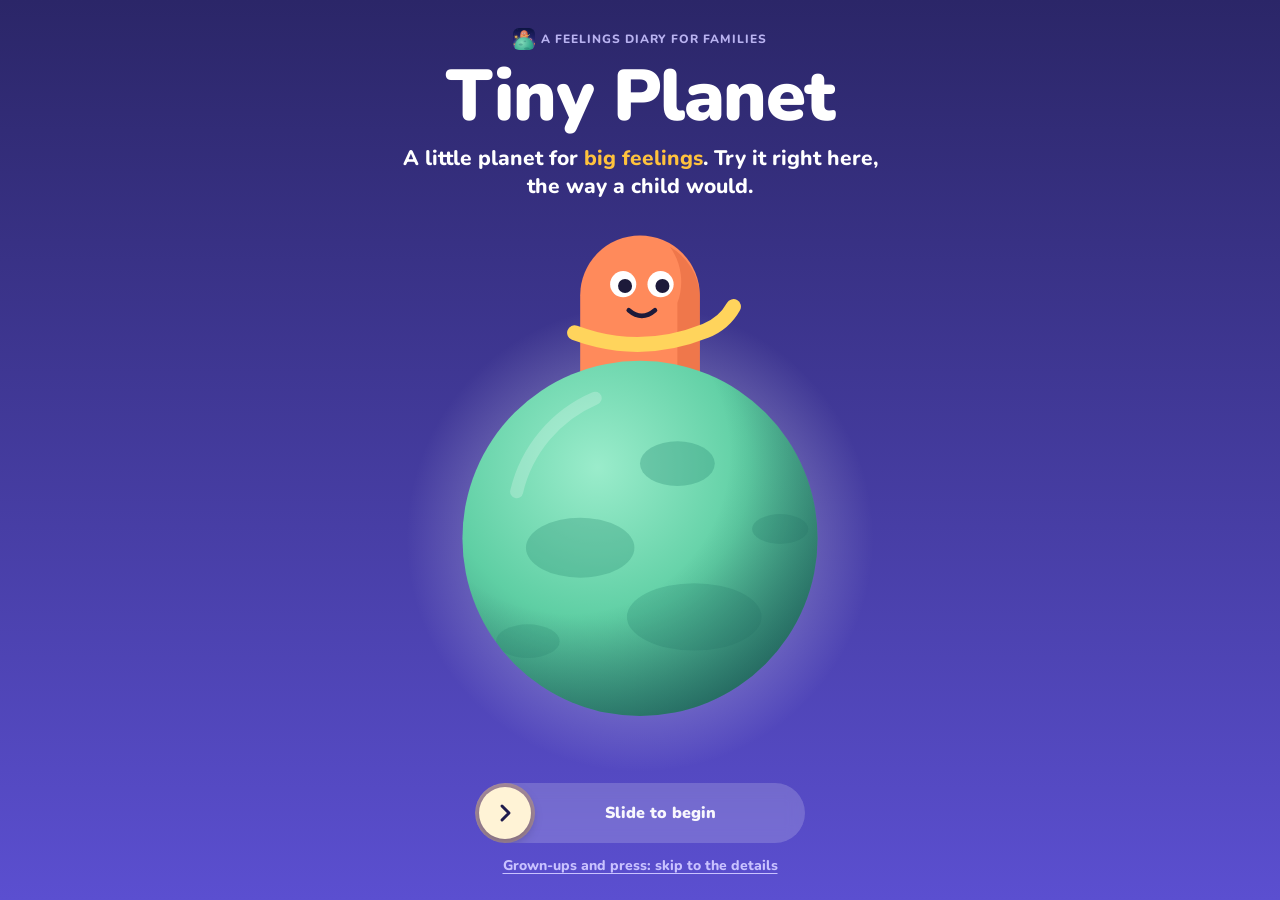
==== index.html @ 34e52e0e "New playable Tiny Planet website and press kit (part 1)" ====
<!DOCTYPE html>
<html lang="en">
<head>
  <meta charset="utf-8">
  <meta name="viewport" content="width=device-width, initial-scale=1, viewport-fit=cover">
  <title>Tiny Planet: Kids Feelings</title>
  <meta name="description" content="Try Tiny Planet in your browser: tell Pip how today felt, spin the wheel, and send the planet to sleep. A feelings diary for young children, coming to iPhone on 9 December 2026.">
  <meta property="og:title" content="Tiny Planet: Kids Feelings">
  <meta property="og:description" content="A little planet for big feelings. Try it in your browser. Coming to iPhone on 9 December 2026.">
  <meta property="og:image" content="https://goyalaakashdeep.github.io/tiny-planet/press/img/header.jpg">
  <meta name="theme-color" content="#2b2668">
  <link rel="icon" href="assets/icon.png">
  <link rel="apple-touch-icon" href="assets/icon.png">
  <link rel="preconnect" href="https://fonts.googleapis.com">
  <link rel="preconnect" href="https://fonts.gstatic.com" crossorigin>
  <link href="https://fonts.googleapis.com/css2?family=Nunito:wght@600;700;800;900&display=swap" rel="stylesheet">
  <link rel="stylesheet" href="app/app.css">
</head>
<body data-scene="cover">

  <h1 class="sr">Tiny Planet: Kids Feelings, a feelings diary for young children and their grown-ups. This page is a small playable version of the iPhone app, coming on 9 December 2026.</h1>

  <div id="world">
    <canvas id="sky" aria-hidden="true"></canvas>

    <div class="planet-wrap" id="planetWrap">
      <svg viewBox="0 0 520 520" aria-hidden="true">
        <defs>
          <radialGradient id="pg" cx="38%" cy="30%" r="78%"><stop offset="0" stop-color="#9aeccb"/><stop offset="0.55" stop-color="#5fcfa4"/><stop offset="1" stop-color="#2f8f78"/></radialGradient>
          <radialGradient id="shade" cx="30%" cy="26%" r="82%"><stop offset="0.55" stop-color="#0f2b3a" stop-opacity="0"/><stop offset="1" stop-color="#0f2b3a" stop-opacity="0.4"/></radialGradient>
          <radialGradient id="halo" cx="50%" cy="50%" r="50%"><stop offset="0.7" stop-color="#fff" stop-opacity="0.18"/><stop offset="1" stop-color="#fff" stop-opacity="0"/></radialGradient>
          <clipPath id="ball"><circle cx="260" cy="300" r="190"/></clipPath>
        </defs>
        <circle cx="260" cy="300" r="250" fill="url(#halo)"/>
        <g id="pipBody">
          <path d="M196 140 V40 a64 64 0 0 1 128 0 V140 Z" fill="#ff8a5b"/>
          <path d="M292 -12 a64 64 0 0 1 32 52 V140 H300 V48 a64 64 0 0 0 -8 -60 Z" fill="#e86f45" opacity="0.7"/>
          <g id="pipEyes">
            <circle cx="242" cy="28" r="14" fill="#fff"/><circle id="pupilL" cx="244" cy="30" r="7.5" fill="#1d1a3a"/>
            <circle cx="282" cy="28" r="14" fill="#fff"/><circle id="pupilR" cx="284" cy="30" r="7.5" fill="#1d1a3a"/>
          </g>
          <g id="pipSleep" stroke="#1d1a3a" stroke-width="5" fill="none" stroke-linecap="round"><path d="M230 30 q12 9 24 0"/><path d="M270 30 q12 9 24 0"/></g>
          <g id="blush" fill="#ff5f7e"><ellipse cx="226" cy="50" rx="10" ry="6"/><ellipse cx="298" cy="50" rx="10" ry="6"/></g>
          <path id="mouth" d="M248 56 q14 12 28 0" stroke="#1d1a3a" stroke-width="5" fill="none" stroke-linecap="round"/>
          <path id="scarf" d="M190 80 q70 26 140 -2 q20 -8 30 -26" stroke="#ffd45c" stroke-width="16" fill="none" stroke-linecap="round"/>
          <g id="pipCap"><path d="M196 4 q64 -74 132 -6 q-58 -16 -132 6 z" fill="#6b4fe0"/><path d="M262 -40 q50 -22 80 10" stroke="#6b4fe0" stroke-width="18" fill="none" stroke-linecap="round"/><circle cx="346" cy="-26" r="12" fill="#fff"/></g>
        </g>
        <circle cx="260" cy="300" r="190" fill="url(#pg)"/>
        <g clip-path="url(#ball)" fill="#2f8f78">
          <g id="spots">
            <ellipse cx="300" cy="220" rx="40" ry="24" opacity="0.35"/><ellipse cx="196" cy="310" rx="58" ry="32" opacity="0.32"/>
            <ellipse cx="318" cy="384" rx="72" ry="36" opacity="0.3"/><ellipse cx="140" cy="410" rx="34" ry="18" opacity="0.28"/>
            <ellipse cx="410" cy="290" rx="30" ry="16" opacity="0.3"/>
            <ellipse cx="680" cy="220" rx="40" ry="24" opacity="0.35"/><ellipse cx="576" cy="310" rx="58" ry="32" opacity="0.32"/>
            <ellipse cx="698" cy="384" rx="72" ry="36" opacity="0.3"/><ellipse cx="520" cy="410" rx="34" ry="18" opacity="0.28"/>
            <ellipse cx="790" cy="290" rx="30" ry="16" opacity="0.3"/>
          </g>
        </g>
        <circle cx="260" cy="300" r="190" fill="url(#shade)"/>
        <path d="M128 250 a145 145 0 0 1 84 -100" stroke="#fff" stroke-opacity="0.22" stroke-width="14" fill="none" stroke-linecap="round"/>
      </svg>
      <div id="visitors"></div>
      <div class="picker" id="picker" role="group" aria-label="Pick a feeling"></div>
    </div>

    <div class="bubble" id="bubble" role="status" aria-live="polite">Hi! I'm Pip.<small>Tell me about today?</small></div>
    <p class="ask" id="ask" aria-hidden="true"></p>

    <div class="wheel" id="wheel">
      <div class="arc"></div>
      <div class="items" id="items" role="listbox" aria-label="What was it about?"></div>
      <button class="nav prev" id="prev" aria-label="Previous"><svg viewBox="0 0 24 24"><path d="M15 5l-7 7 7 7" stroke="#fff" stroke-width="3" fill="none" stroke-linecap="round" stroke-linejoin="round"/></svg></button>
      <button class="nav next" id="next" aria-label="Next"><svg viewBox="0 0 24 24"><path d="M9 5l7 7-7 7" stroke="#fff" stroke-width="3" fill="none" stroke-linecap="round" stroke-linejoin="round"/></svg></button>
      <p class="hint">Spin the wheel, then tap the middle one</p>
    </div>

    <div class="star-zone" id="starZone">
      <button class="star-btn" id="starBtn" aria-label="Hold the star to tell Pip more">
        <svg class="ring" viewBox="0 0 112 112"><circle cx="56" cy="56" r="52" stroke="rgba(255,255,255,0.15)" stroke-width="5" fill="none"/><circle id="ringFill" cx="56" cy="56" r="52" stroke="#ffc23d" stroke-width="5" fill="none" stroke-linecap="round" stroke-dasharray="327" stroke-dashoffset="327"/></svg>
        <svg class="st" viewBox="0 0 64 64"><path d="M32 4l8.2 17 18.8 2.5-13.7 13 3.4 18.6L32 46.2 15.3 55.1l3.4-18.6L5 23.5 23.8 21z" fill="#ffc23d" stroke="#e9a21b" stroke-width="2" stroke-linejoin="round"/><circle cx="25" cy="31" r="2.6" fill="#1d1a3a"/><circle cx="39" cy="31" r="2.6" fill="#1d1a3a"/><path d="M27 38q5 4 10 0" stroke="#1d1a3a" stroke-width="2.4" fill="none" stroke-linecap="round"/></svg>
      </button>
      <p>Hold the star to tell Pip more</p>
      <small>In the app, this records a short voice note. Here it just listens for a moment.</small>
      <button class="text-btn" id="skipStar">Skip</button>
    </div>

    <header class="top">
      <div>
        <div class="kicker" id="kicker">Your planet</div>
        <p class="title" id="title">Tiny Planet</p>
        <a class="soon" href="#corner" id="soonLink">Coming to iPhone on 9 December</a>
      </div>
      <button class="round-btn" id="cornerBtn" aria-label="Open the grown-up corner"><i><svg viewBox="0 0 24 24"><rect x="4" y="11" width="4" height="9" rx="2" fill="#fff"/><rect x="10" y="6" width="4" height="14" rx="2" fill="#fff"/><rect x="16" y="9" width="4" height="11" rx="2" fill="#fff"/></svg></i>My corner</button>
    </header>

    <nav class="bottom" aria-label="Planet">
      <button class="round-btn" id="stickersBtn"><i><svg viewBox="0 0 24 24"><path d="M6 3h10a3 3 0 0 1 3 3v12a3 3 0 0 1-3 3H6z" fill="#fff"/><path d="M6 3v18" stroke="#2b2668" stroke-width="2"/></svg></i>Stickers</button>
      <div class="main" id="main"></div>
      <button class="round-btn" id="calmBtn"><i><svg viewBox="0 0 24 24"><path d="M3 9h11a3 3 0 1 0-3-3M3 14h15a3 3 0 1 1-3 3M3 19h6" stroke="#fff" stroke-width="2.4" fill="none" stroke-linecap="round"/></svg></i>Calm</button>
    </nav>

    <div class="toast" id="toast" role="status" aria-live="polite"></div>

    <section class="cover" id="cover" aria-label="Welcome">
      <div>
        <div class="kicker"><img src="assets/icon.png" alt="" width="22" height="22" style="border-radius:6px">A feelings diary for families</div>
        <p class="cover-title" aria-hidden="true">Tiny Planet</p>
        <p class="cover-sub">A little planet for <em>big feelings</em>. Try it right here, the way a child would.</p>
      </div>
      <div></div>
      <div class="foot">
        <div class="slider" id="beginSlider" role="slider" aria-label="Slide to begin" aria-valuemin="0" aria-valuemax="100" aria-valuenow="0" tabindex="0">
          <div class="fill"></div><div class="label">Slide to begin</div>
          <span class="knob" aria-hidden="true"><svg viewBox="0 0 24 24"><path d="M9 5l7 7-7 7" stroke="currentColor" stroke-width="3" fill="none" stroke-linecap="round" stroke-linejoin="round"/></svg></span>
        </div>
        <button class="skip" id="skipToCorner">Grown-ups and press: skip to the details</button>
      </div>
    </section>
  </div>

  <div class="sheet" id="stickersSheet" role="dialog" aria-modal="true" aria-labelledby="stkTitle">
    <div class="scrim" data-close></div>
    <div class="card">
      <div class="sheet-head"><div><div class="kicker">Your collection</div><h2 id="stkTitle">Sticker book</h2></div><button class="close" data-close aria-label="Close"><svg viewBox="0 0 16 16"><path d="M3 3l10 10M13 3L3 13" stroke="#fff" stroke-width="2.4" stroke-linecap="round"/></svg></button></div>
      <div class="stickers" id="stickers"></div>
      <p class="sheet-note">Every feeling brings a new friend to the planet. Tell Pip about today to meet one.</p>
    </div>
  </div>

  <div class="sheet" id="calmSheet" role="dialog" aria-modal="true" aria-labelledby="calmTitle">
    <div class="scrim" data-close></div>
    <div class="card">
      <div class="sheet-head"><div><div class="kicker">The calm corner</div><h2 id="calmTitle">Big breaths</h2></div><button class="close" data-close aria-label="Close"><svg viewBox="0 0 16 16"><path d="M3 3l10 10M13 3L3 13" stroke="#fff" stroke-width="2.4" stroke-linecap="round"/></svg></button></div>
      <div class="calm">
        <div class="orb" id="orb"><img src="app/f/okay.png" alt=""></div>
        <p class="say" id="breathSay" aria-live="polite">Ready?</p>
        <button class="btn" id="breathBtn">Breathe with Puff</button>
      </div>
    </div>
  </div>

  <div class="sheet" id="cornerSheet" role="dialog" aria-modal="true" aria-labelledby="cornerTitle">
    <div class="scrim" data-close></div>
    <div class="card">
      <div class="sheet-head"><div><div class="kicker">Grown-ups only</div><h2 id="cornerTitle">My corner</h2></div><button class="close" data-close aria-label="Close"><svg viewBox="0 0 16 16"><path d="M3 3l10 10M13 3L3 13" stroke="#fff" stroke-width="2.4" stroke-linecap="round"/></svg></button></div>

      <div class="pin" id="pin">
        <p>In the app, this corner is locked with a grown-up PIN or Face ID.<br>Here, tap any 4 numbers to peek inside.</p>
        <div class="dots" id="dots" aria-hidden="true"><i></i><i></i><i></i><i></i></div>
        <div class="keys" id="keys"></div>
        <button class="text-btn" id="pinSkip">Just open it</button>
      </div>

      <div id="corner" hidden>
        <div class="tabs" role="tablist" aria-label="Corner">
          <button role="tab" aria-selected="true" data-pane="week">Week</button>
          <button role="tab" aria-selected="false" data-pane="about">About</button>
          <button role="tab" aria-selected="false" data-pane="family">Family</button>
          <button role="tab" aria-selected="false" data-pane="privacy">Privacy</button>
          <button role="tab" aria-selected="false" data-pane="press">Press</button>
          <button role="tab" aria-selected="false" data-pane="help">Help</button>
        </div>

        <section class="pane on" id="pane-week" role="tabpanel">
          <div class="box">
            <h3 id="weekTitle">This week</h3>
            <div class="week" id="week"></div>
          </div>
          <div class="box">
            <p class="quiet" style="margin:0 0 6px;font-weight:800">Pip noticed something</p>
            <p style="margin:0">After a few more nights, Pip starts spotting patterns, like which days tend to feel heavy, and turns them into one gentle question.</p>
          </div>
          <div class="ask-card"><small>Ask yourself tonight</small>"What's something you're proud of today?"</div>
        </section>

        <section class="pane" id="pane-about" role="tabpanel">
          <h3>Why I made Tiny Planet</h3>
          <p>I built it because "How was your day?" so often gets "fine". A child might not have the word yet, but they can always point to a friend.</p>
          <p>Each day your child tells Pip how it felt by picking one of eight little friends, then spins a wheel to say what it was about. They can hold the star to record a short voice note. At bedtime they slide the planet to sleep and blow Pip a goodnight kiss. A sticker book and a calm breathing corner round it out.</p>
          <p>Behind the grown-up lock, you see the week at a glance, Pip suggests one question to ask, and each month becomes a postcard you can keep or send to the grandparents.</p>
          <p>I'm an independent developer, and I designed and built Tiny Planet on my own.</p>
          <p class="sig">Aakashdeep</p>
          <p class="quiet">Prefer reading it as a page? <a href="about.html">See the full tour</a>.</p>
        </section>

        <section class="pane" id="pane-family" role="tabpanel">
          <h3>Tiny Planet Family</h3>
          <p class="quiet">The child's side is always free. Family is an optional subscription for the grown-up side, and you can share it through Family Sharing.</p>
          <div class="prices">
            <div class="price"><b>$29.99</b><span>a year, with a 1-week free trial</span></div>
            <div class="price"><b>$4.99</b><span>a month</span></div>
          </div>
          <p class="quiet" style="font-size:14px">₹2,999 a year or ₹499 a month in India. Prices vary by country.</p>
          <ul class="list">
            <li><img src="app/f/worried.png" alt=""><div><b>Every pattern Pip notices</b><span>With a gentle question for each one.</span></div></li>
            <li><img src="app/f/sleepy.png" alt=""><div><b>Hear the voice notes</b><span>Play back what your child told Pip.</span></div></li>
            <li><img src="app/f/happy.png" alt=""><div><b>The monthly look back and postcard</b><span>A month of feelings, kept.</span></div></li>
            <li><img src="app/f/okay.png" alt=""><div><b>Up to 4 children</b><span>A planet for each of them.</span></div></li>
          </ul>
        </section>

        <section class="pane" id="pane-privacy" role="tabpanel">
          <h3>Private by design</h3>
          <ul class="list">
            <li><img src="app/f/happy.png" alt=""><div><b>No accounts</b><span>Nothing to sign up for. Open it and start.</span></div></li>
            <li><img src="app/f/okay.png" alt=""><div><b>Nothing leaves the phone</b><span>Check-ins, notes and voice recordings stay on your iPhone. No servers, no analytics.</span></div></li>
            <li><img src="app/f/excited.png" alt=""><div><b>No ads, ever</b><span>A child's space should feel safe and quiet.</span></div></li>
            <li><img src="app/f/sleepy.png" alt=""><div><b>A grown-up lock</b><span>This corner and every purchase sit behind a PIN or Face ID.</span></div></li>
          </ul>
          <p class="quiet" style="margin-top:14px">App Store privacy label: Data Not Collected. <a href="privacy.html">Read the privacy policy</a>.</p>
        </section>

        <section class="pane" id="pane-press" role="tabpanel">
          <h3>For press</h3>
          <table class="facts">
            <tr><th>App</th><td>Tiny Planet: Kids Feelings</td></tr>
            <tr><th>Developer</th><td>Aakashdeep Goyal, independent developer</td></tr>
            <tr><th>Platform</th><td>iPhone, iOS 17 or later</td></tr>
            <tr><th>Release</th><td>9 December 2026, App Store, 175 countries and regions</td></tr>
            <tr><th>Price</th><td>Free, with the optional Tiny Planet Family subscription</td></tr>
            <tr><th>Age rating</th><td>4+</td></tr>
            <tr><th>Categories</th><td>Education, Health &amp; Fitness</td></tr>
          </table>
          <a class="cta" href="press/">Open the press kit</a>
          <p class="quiet" style="margin-top:14px">Screenshots, clips, artwork and the app icon. Email <a href="mailto:goyalaakashdeep@gmail.com">goyalaakashdeep@gmail.com</a>.</p>
        </section>

        <section class="pane faq" id="pane-help" role="tabpanel">
          <h3>Help</h3>
          <details><summary>The bedtime reminder never arrives</summary><p>Reminders are local notifications. Check Settings → Notifications → Tiny Planet, and that a Focus mode isn't silencing them. The reminder time is in Parents → Settings.</p></details>
          <details><summary>Pip can't hear my child</summary><p>Voice notes need the microphone. Turn it on in Settings → Privacy &amp; Security → Microphone → Tiny Planet.</p></details>
          <details><summary>I forgot the grown-up PIN</summary><p>Tap "Forgot PIN?" on the PIN screen, then confirm with your phone's passcode or Face ID to set a new one.</p></details>
          <details><summary>Moving to a new phone</summary><p>In Parents → Settings, "Save a copy" makes a backup file you keep. On the new phone, "Bring a copy back" restores it.</p></details>
          <details><summary>Cancelling or restoring Tiny Planet Family</summary><p>Subscriptions are handled by Apple. To cancel or change one, open Settings → your name → Subscriptions. If a purchase doesn't show up, use "Restore purchases" in Parents → Settings.</p></details>
          <p class="quiet" style="margin-top:12px">Something else? Email me at <a href="mailto:goyalaakashdeep@gmail.com">goyalaakashdeep@gmail.com</a> and mention your iOS version. I read every message. See also the <a href="support.html">support page</a> and <a href="privacy.html">privacy policy</a>.</p>
        </section>
      </div>
    </div>
  </div>

  <noscript><p style="position:fixed;left:0;right:0;bottom:0;background:#fff;color:#1e1a2e;padding:16px;margin:0">Tiny Planet works best with JavaScript on. You can read about it on the <a href="about.html">tour page</a>.</p></noscript>
  <script src="app/app.js"></script>
</body>
</html>
---- app/app.css ----
:root {
  --top: #2b2668;
  --bottom: #5b4fd0;
  --glow: transparent;
  --ink: #1e1a2e;
  --night: #1f1b4d;
  --panel: #2b2668;
  --lav: #c9c2ff;
  --yellow: #ffc23d;
  --cream: #fff3d6;
  --orange: #ff8a3d;
  --pip: #ff8a5b;
  --planet: #5fcfa4;
  --paper: #f7f4ff;
  --muted: #5a4f7a;
  --round: ui-rounded, "SF Pro Rounded", "Nunito", "Arial Rounded MT Bold", system-ui, sans-serif;
  color-scheme: dark;
}
* { box-sizing: border-box; -webkit-tap-highlight-color: transparent; }
html, body { margin: 0; height: 100%; }
body {
  font-family: var(--round);
  color: #fff;
  background: var(--night);
  overflow: hidden;
  -webkit-font-smoothing: antialiased;
  user-select: none;
}
button { font: inherit; color: inherit; }
img { display: block; max-width: 100%; }
.sr { position: absolute; width: 1px; height: 1px; overflow: hidden; clip: rect(0 0 0 0); white-space: nowrap; }
:focus-visible { outline: 3px solid var(--yellow); outline-offset: 3px; border-radius: 14px; }

/* ---------- the world ---------- */
#world {
  position: fixed; inset: 0;
  background:
    radial-gradient(70vmax 50vmax at 50% 62%, var(--glow), transparent 60%),
    linear-gradient(180deg, var(--top), var(--bottom));
  transition: --top 1.6s ease, --bottom 1.6s ease, --glow 1.2s ease;
}
@property --top { syntax: "<color>"; inherits: true; initial-value: #2b2668; }
@property --bottom { syntax: "<color>"; inherits: true; initial-value: #5b4fd0; }
@property --glow { syntax: "<color>"; inherits: true; initial-value: transparent; }
#sky { position: absolute; inset: 0; width: 100%; height: 100%; pointer-events: none; }

.planet-wrap {
  position: absolute; left: 50%; top: 52%;
  width: min(88vw, 54vh, 560px); aspect-ratio: 1;
  transform: translate(-50%, -50%);
  transition: top 0.9s cubic-bezier(.2,.8,.2,1), width 0.9s cubic-bezier(.2,.8,.2,1);
}
body[data-scene="reason"] .planet-wrap, body[data-scene="star"] .planet-wrap { top: 40%; width: min(70vw, 42vh, 440px); }
body[data-scene="cover"] .planet-wrap { top: 56%; }
.planet-wrap svg { width: 100%; height: 100%; overflow: visible; }

/* friends who have visited sit on the planet; picker friends orbit it */
.visitor { position: absolute; width: 15%; transform: translate(-50%, -78%) rotate(var(--r, 0deg)); transform-origin: 50% 80%; animation: landed 0.9s cubic-bezier(.3,1.5,.5,1) both; }
@keyframes landed { from { transform: translate(-50%, -220%) scale(0.4) rotate(var(--r, 0deg)); opacity: 0; } }
.picker { position: absolute; inset: -6%; pointer-events: none; }
.pick {
  position: absolute; width: 18%; aspect-ratio: 1; padding: 0; border: 0; background: none; cursor: pointer; pointer-events: auto;
  transform: translate(-50%, -50%) scale(0); transition: transform 0.55s cubic-bezier(.3,1.6,.5,1), filter 0.3s, opacity 0.3s;
  filter: drop-shadow(0 8px 12px rgba(10, 6, 40, 0.35));
}
.pick img { width: 100%; height: 100%; object-fit: contain; pointer-events: none; }
.pick span { position: absolute; left: 50%; top: 100%; transform: translateX(-50%); font-weight: 800; font-size: clamp(12px, 1.7vh, 15px); white-space: nowrap; text-shadow: 0 1px 6px rgba(0,0,0,0.35); }
body[data-scene="feeling"] .pick { transform: translate(-50%, -50%) scale(1); }
.pick:hover { filter: drop-shadow(0 0 16px rgba(255,255,255,0.45)); }
.pick.chosen { transform: translate(-50%, -50%) scale(1.25) !important; }
.picker.done .pick:not(.chosen) { opacity: 0; transform: translate(-50%, -50%) scale(0.5) !important; }

/* ---------- top bar ---------- */
.top {
  position: absolute; left: 0; right: 0; top: 0; z-index: 5;
  padding: max(18px, env(safe-area-inset-top, 0px)) max(18px, env(safe-area-inset-right, 0px)) 0 max(18px, env(safe-area-inset-left, 0px));
  display: flex; justify-content: space-between; align-items: flex-start; gap: 12px;
  max-width: 760px; margin: 0 auto;
}
.kicker { font-weight: 800; font-size: 12px; letter-spacing: 0.08em; text-transform: uppercase; opacity: 0.9; display: flex; align-items: center; gap: 6px; }
.title { font-weight: 900; font-size: clamp(30px, 5vh, 44px); line-height: 1.05; margin: 2px 0 0; letter-spacing: -0.01em; text-shadow: 0 2px 12px rgba(20, 14, 60, 0.25); }
.soon { display: inline-block; margin-top: 8px; font-weight: 700; font-size: 13px; color: var(--cream); text-decoration: none; background: rgba(255,255,255,0.12); border-radius: 999px; padding: 5px 11px; }
.round-btn { display: grid; justify-items: center; gap: 4px; background: none; border: 0; cursor: pointer; padding: 0; font-weight: 800; font-size: 11px; }
.round-btn i { width: 44px; height: 44px; border-radius: 50%; background: rgba(255,255,255,0.16); display: grid; place-items: center; backdrop-filter: blur(6px); }
.round-btn svg { width: 22px; height: 22px; }

/* Pip's bubble */
.bubble {
  position: absolute; z-index: 4; left: 50%; top: calc(52% - min(88vw, 54vh, 560px) * 0.5 - 6px);
  transform: translate(8%, -100%); max-width: min(76vw, 300px);
  background: var(--cream); color: var(--ink); font-weight: 800; font-size: clamp(15px, 2.1vh, 18px); line-height: 1.25;
  padding: 10px 14px; border-radius: 18px 18px 18px 5px; box-shadow: 0 10px 26px rgba(10, 6, 40, 0.28);
  transition: top 0.9s cubic-bezier(.2,.8,.2,1), opacity 0.3s;
}
.bubble small { display: block; font-weight: 700; color: var(--muted); font-size: 0.86em; margin-top: 3px; }
.bubble.pop { animation: pop 0.45s cubic-bezier(.3,1.6,.5,1); }
@keyframes pop { from { transform: translate(8%, -100%) scale(0.8); } }
body[data-scene="reason"] .bubble, body[data-scene="star"] .bubble { top: calc(40% - min(70vw, 42vh, 440px) * 0.5 - 6px); }
body[data-scene="cover"] .bubble { opacity: 0; }

/* ---------- bottom bar ---------- */
.bottom {
  position: absolute; left: 0; right: 0; bottom: 0; z-index: 5;
  padding: 0 max(16px, env(safe-area-inset-right, 0px)) max(18px, env(safe-area-inset-bottom, 0px)) max(16px, env(safe-area-inset-left, 0px));
  display: grid; grid-template-columns: 56px 1fr 56px; align-items: end; gap: 12px; max-width: 620px; margin: 0 auto;
}
.main { justify-self: center; width: 100%; max-width: 330px; }
.pill {
  width: 100%; display: flex; align-items: center; gap: 12px; text-align: left;
  background: var(--cream); color: var(--ink); border: 0; border-radius: 26px; padding: 10px 18px 10px 10px; cursor: pointer;
  box-shadow: 0 10px 24px rgba(10, 6, 40, 0.3); transition: transform 0.15s;
}
.pill:active { transform: scale(0.97); }
.pill .face { width: 40px; height: 40px; border-radius: 50%; background: #ffd9b8; display: grid; place-items: center; overflow: hidden; flex: none; }
.pill .face img { width: 34px; }
.pill b { display: block; font-weight: 900; font-size: 17px; line-height: 1.1; }
.pill small { display: block; font-weight: 700; color: var(--muted); font-size: 12px; margin-top: 2px; }

/* the sleep slider */
.slider { position: relative; height: 60px; border-radius: 30px; background: rgba(255,255,255,0.18); backdrop-filter: blur(8px); overflow: hidden; touch-action: none; }
.slider .label { position: absolute; inset: 0; display: grid; place-items: center; font-weight: 900; font-size: 16px; padding-left: 40px; opacity: 0.95; }
.slider .fill { position: absolute; inset: 0 auto 0 0; width: 60px; background: rgba(255,195,61,0.35); border-radius: 30px; }
.slider .knob { position: absolute; left: 4px; top: 4px; width: 52px; height: 52px; border-radius: 50%; background: var(--cream); border: 0; cursor: grab; display: grid; place-items: center; box-shadow: 0 4px 12px rgba(0,0,0,0.25); }
.slider .knob svg { width: 24px; height: 24px; color: var(--night); }

/* ---------- the wheel of reasons ---------- */
.wheel { position: absolute; left: 0; right: 0; bottom: 0; height: 46vh; z-index: 3; pointer-events: none; opacity: 0; transition: opacity 0.4s; }
body[data-scene="reason"] .wheel { opacity: 1; pointer-events: auto; }
.wheel .arc { position: absolute; left: 50%; bottom: -120vw; width: 240vw; height: 240vw; max-width: 2400px; max-height: 2400px; transform: translateX(-50%); border-radius: 50%; background: var(--night); box-shadow: 0 -10px 40px rgba(10,6,40,0.3); }
@media (min-width: 700px) { .wheel .arc { bottom: -1600px; width: 2000px; height: 2000px; } }
.wheel .items { position: absolute; inset: 0; touch-action: pan-y; }
.reason { position: absolute; left: 50%; bottom: 18vh; width: 74px; height: 74px; margin-left: -37px; border-radius: 50%; border: 0; padding: 8px; cursor: pointer;
  background: #fff; box-shadow: 0 6px 16px rgba(0,0,0,0.25); transition: transform 0.45s cubic-bezier(.2,.9,.2,1), width 0.3s; }
.reason img { width: 100%; height: 100%; object-fit: contain; pointer-events: none; }
.reason span { position: absolute; left: 50%; top: 100%; transform: translateX(-50%); margin-top: 6px; font-weight: 900; font-size: 13px; color: #fff; white-space: nowrap; opacity: 0.7; }
.reason.center { box-shadow: 0 0 0 4px var(--cream), 0 0 0 9px rgba(255,195,61,0.35); }
.reason.center span { opacity: 1; font-size: 17px; }
.wheel .hint { position: absolute; left: 0; right: 0; bottom: calc(18vh - 58px); text-align: center; font-weight: 700; font-size: 12px; color: var(--lav); }
.wheel .nav { position: absolute; bottom: calc(18vh + 14px); width: 40px; height: 40px; border-radius: 50%; border: 0; background: rgba(255,255,255,0.14); cursor: pointer; display: grid; place-items: center; }
.wheel .nav.prev { left: max(12px, calc(50% - 240px)); } .wheel .nav.next { right: max(12px, calc(50% - 240px)); }
.wheel .nav svg { width: 18px; height: 18px; }
.ask { position: absolute; left: 0; right: 0; bottom: calc(18vh + 96px); text-align: center; font-weight: 900; font-size: clamp(20px, 3vh, 26px); text-shadow: 0 2px 10px rgba(0,0,0,0.3); z-index: 4; opacity: 0; transition: opacity 0.4s; pointer-events: none; }
body[data-scene="reason"] .ask { opacity: 1; }

/* ---------- hold the star ---------- */
.star-zone { position: absolute; left: 0; right: 0; bottom: 14vh; z-index: 4; display: grid; justify-items: center; gap: 12px; opacity: 0; pointer-events: none; transition: opacity 0.4s; }
body[data-scene="star"] .star-zone { opacity: 1; pointer-events: auto; }
.star-btn { position: relative; width: 112px; height: 112px; border-radius: 50%; border: 0; background: rgba(255,255,255,0.12); cursor: pointer; touch-action: none; display: grid; place-items: center; }
.star-btn svg.ring { position: absolute; inset: 0; transform: rotate(-90deg); }
.star-btn .st { width: 64px; height: 64px; transition: transform 0.2s; }
.star-btn.holding .st { transform: scale(1.15); }
.star-zone p { margin: 0; font-weight: 800; font-size: 15px; }
.star-zone small { font-weight: 700; font-size: 12px; color: var(--lav); max-width: 280px; text-align: center; }
.text-btn { background: none; border: 0; color: var(--lav); font-weight: 800; cursor: pointer; padding: 6px 10px; }

/* ---------- toast ---------- */
.toast { position: absolute; left: 50%; top: 22%; z-index: 8; transform: translate(-50%, -20px); opacity: 0; pointer-events: none;
  background: #fff; color: var(--ink); border-radius: 20px; padding: 10px 16px 10px 10px; display: flex; align-items: center; gap: 10px; font-weight: 800; box-shadow: 0 12px 30px rgba(0,0,0,0.3); transition: opacity 0.35s, transform 0.5s cubic-bezier(.3,1.5,.5,1); }
.toast.on { opacity: 1; transform: translate(-50%, 0); }
.toast img { width: 44px; height: 44px; object-fit: contain; }
.toast small { display: block; color: var(--muted); font-weight: 700; font-size: 12px; }

/* ---------- sheets (stickers, calm, corner) ---------- */
.sheet { position: fixed; inset: 0; z-index: 20; display: grid; align-items: end; justify-items: center; pointer-events: none; }
.sheet .scrim { position: absolute; inset: 0; background: rgba(12, 9, 36, 0.55); opacity: 0; transition: opacity 0.35s; }
.sheet .card {
  position: relative; width: min(100%, 620px); max-height: 92dvh; overflow: auto; overscroll-behavior: contain;
  background: var(--night); border-radius: 30px 30px 0 0; padding: 22px max(20px, env(safe-area-inset-right, 0px)) max(26px, env(safe-area-inset-bottom, 0px)) max(20px, env(safe-area-inset-left, 0px));
  transform: translateY(105%); transition: transform 0.5s cubic-bezier(.2,.9,.2,1); user-select: text;
  box-shadow: 0 -20px 50px rgba(0,0,0,0.35);
}
@media (min-width: 700px) { .sheet { align-items: center; } .sheet .card { border-radius: 30px; transform: translateY(40px) scale(0.96); opacity: 0; transition: transform 0.5s cubic-bezier(.2,.9,.2,1), opacity 0.3s; } }
.sheet.open { pointer-events: auto; }
.sheet.open .scrim { opacity: 1; }
.sheet.open .card { transform: none; opacity: 1; }
.sheet-head { display: flex; justify-content: space-between; align-items: center; gap: 12px; margin-bottom: 14px; }
.sheet-head .kicker { color: var(--lav); }
.sheet-head h2 { margin: 2px 0 0; font-weight: 900; font-size: 28px; }
.close { width: 38px; height: 38px; border-radius: 50%; border: 0; background: rgba(255,255,255,0.12); cursor: pointer; display: grid; place-items: center; flex: none; }
.close svg { width: 16px; height: 16px; }

.stickers { display: grid; grid-template-columns: repeat(4, 1fr); gap: 14px 10px; }
.stk { text-align: center; background: var(--panel); border-radius: 20px; padding: 12px 6px 10px; }
.stk img { width: 70%; margin: 0 auto; aspect-ratio: 1; object-fit: contain; }
.stk.locked img { filter: brightness(0) invert(1) opacity(0.14); }
.stk b { display: block; font-weight: 900; font-size: 14px; margin-top: 6px; }
.stk small { display: block; font-weight: 700; font-size: 11px; color: var(--lav); }
.sheet-note { margin: 16px 0 0; color: var(--lav); font-weight: 700; font-size: 14px; }

/* calm */
.calm { display: grid; justify-items: center; gap: 18px; padding: 10px 0 6px; }
.orb { width: 220px; height: 220px; border-radius: 50%; display: grid; place-items: center; position: relative; }
.orb::before { content: ""; position: absolute; inset: 0; border-radius: 50%; background: radial-gradient(circle, rgba(127,211,180,0.55), rgba(127,211,180,0.08) 70%); transform: scale(var(--b, 0.6)); transition: transform 4s ease-in-out; }
.orb img { width: 90px; position: relative; }
.calm .say { font-weight: 900; font-size: 24px; min-height: 1.3em; }
.calm .btn { border: 0; background: var(--cream); color: var(--ink); font-weight: 900; border-radius: 999px; padding: 12px 22px; cursor: pointer; }

/* the grown-up corner */
.pin { display: grid; justify-items: center; gap: 16px; padding: 6px 0 4px; }
.pin p { margin: 0; color: var(--lav); font-weight: 700; text-align: center; }
.dots { display: flex; gap: 14px; }
.dots i { width: 16px; height: 16px; border-radius: 50%; border: 2px solid var(--lav); }
.dots i.on { background: var(--cream); border-color: var(--cream); }
.keys { display: grid; grid-template-columns: repeat(3, 72px); gap: 12px; }
.keys button { height: 64px; border-radius: 22px; border: 0; background: var(--panel); font-weight: 900; font-size: 24px; cursor: pointer; }
.keys button:active { background: #3a3486; }
.tabs { display: flex; gap: 6px; overflow-x: auto; margin: 0 -4px 18px; padding: 0 4px 4px; scrollbar-width: none; }
.tabs button { border: 0; background: var(--panel); color: var(--lav); font-weight: 800; border-radius: 999px; padding: 9px 15px; cursor: pointer; white-space: nowrap; }
.tabs button[aria-selected="true"] { background: var(--cream); color: var(--ink); }
.pane { display: none; } .pane.on { display: block; animation: fade 0.35s; }
@keyframes fade { from { opacity: 0; transform: translateY(8px); } }
.pane h3 { font-weight: 900; font-size: 22px; margin: 0 0 8px; }
.pane p { color: #e8e5ff; font-weight: 600; line-height: 1.55; margin: 0 0 12px; font-family: var(--round); }
.pane p.quiet { color: var(--lav); }
.box { background: var(--panel); border-radius: 22px; padding: 16px; margin-bottom: 12px; }
.week { display: grid; grid-template-columns: repeat(7, 1fr); gap: 6px; text-align: center; margin: 6px 0 2px; }
.week div { display: grid; justify-items: center; gap: 6px; font-weight: 800; font-size: 12px; color: var(--lav); }
.week i { width: 38px; height: 38px; border-radius: 50%; background: rgba(255,255,255,0.08); display: grid; place-items: center; }
.week i img { width: 30px; height: 30px; object-fit: contain; }
.week .today { color: var(--cream); }
.week .today i { box-shadow: 0 0 0 2px var(--cream); }
.ask-card { background: var(--cream); color: var(--ink); border-radius: 20px; padding: 14px 16px; font-weight: 800; }
.ask-card small { display: block; color: var(--muted); font-weight: 700; font-size: 12px; margin-bottom: 4px; }
.list { list-style: none; padding: 0; margin: 0; display: grid; gap: 10px; }
.list li { display: grid; grid-template-columns: 40px 1fr; gap: 12px; align-items: center; background: var(--panel); border-radius: 18px; padding: 10px 14px 10px 10px; }
.list li img { width: 40px; height: 40px; object-fit: contain; }
.list b { display: block; font-weight: 900; }
.list span { color: var(--lav); font-weight: 600; font-size: 14px; }
.prices { display: grid; grid-template-columns: 1fr 1fr; gap: 10px; margin: 6px 0 12px; }
.price { background: var(--cream); color: var(--ink); border-radius: 20px; padding: 14px; }
.price b { display: block; font-weight: 900; font-size: 24px; }
.price span { font-weight: 700; font-size: 13px; color: var(--muted); }
.facts { width: 100%; border-collapse: collapse; font-size: 14px; }
.facts th, .facts td { text-align: left; vertical-align: top; padding: 9px 0; border-bottom: 1px solid rgba(255,255,255,0.1); }
.facts th { width: 40%; font-weight: 800; padding-right: 10px; }
.facts td { color: #e8e5ff; font-weight: 600; }
.cta { display: inline-block; margin-top: 12px; background: var(--cream); color: var(--ink); text-decoration: none; font-weight: 900; border-radius: 999px; padding: 12px 20px; }
.faq details { background: var(--panel); border-radius: 18px; padding: 12px 16px; margin-bottom: 8px; }
.faq summary { cursor: pointer; font-weight: 800; list-style: none; }
.faq summary::-webkit-details-marker { display: none; }
.faq details p { margin: 8px 0 0; color: #e8e5ff; font-size: 15px; }
.pane a { color: var(--cream); }
.sig { font-weight: 900; color: var(--cream); }

/* ---------- cover ---------- */
.cover { position: absolute; inset: 0; z-index: 6; display: grid; grid-template-rows: auto 1fr auto; padding: max(28px, env(safe-area-inset-top, 0px)) 22px max(24px, env(safe-area-inset-bottom, 0px)); text-align: center; transition: opacity 0.7s, visibility 0.7s; }
body:not([data-scene="cover"]) .cover { opacity: 0; visibility: hidden; pointer-events: none; }
.cover .kicker { justify-content: center; color: var(--lav); }
.cover .cover-title { margin: 10px auto 0; font-weight: 900; font-size: clamp(42px, 8vh, 72px); line-height: 1; letter-spacing: -0.02em; }
.cover .cover-sub { margin: 12px auto 0; font-weight: 800; font-size: clamp(17px, 2.4vh, 21px); max-width: 32rem; }
.cover .cover-sub em { font-style: normal; color: var(--yellow); }
.cover .foot { display: grid; justify-items: center; gap: 12px; }
.cover .foot .slider { width: min(330px, 100%); }
.cover .skip { color: var(--lav); font-weight: 800; font-size: 14px; background: none; border: 0; cursor: pointer; text-decoration: underline; text-underline-offset: 3px; }
body[data-scene="cover"] .top, body[data-scene="cover"] .bottom { opacity: 0; pointer-events: none; }
.top, .bottom { transition: opacity 0.6s; }

/* Pip states */
#pipCap, #pipSleep, #blush { opacity: 0; transition: opacity 0.6s; }
body.night #pipCap, body.night #pipSleep { opacity: 1; }
body.night #pipEyes { opacity: 0; }
body.kissed #blush { opacity: 0.85; }
#pipEyes { transition: opacity 0.4s; }
.hop #pipBody { animation: hop 0.6s cubic-bezier(.3,1.5,.5,1); }
@keyframes hop { 35% { transform: translateY(-22px); } }
#pipBody { transform-box: view-box; }
.heart { position: fixed; z-index: 9; width: 64px; pointer-events: none; }

@media (prefers-reduced-motion: reduce) {
  *, *::before, *::after { animation-duration: 0.01ms !important; transition-duration: 0.01ms !important; }
}
@media (max-height: 640px) { .title { font-size: 26px; } .reason { bottom: 15vh; } }
[hidden] { display: none !important; }
body:not([data-scene="feeling"]) .pick { opacity: 0 !important; pointer-events: none; transform: translate(-50%, -50%) scale(0.6) !important; transition-delay: 0s !important; }
body[data-scene="feeling"] .planet-wrap { width: min(62vw, 46vh, 470px); }
body[data-scene="feeling"] .bubble { top: calc(52% - min(62vw, 46vh, 470px) * 0.5 - 30px); }
.reason.far span { opacity: 0; }
.toast { top: auto; bottom: calc(110px + env(safe-area-inset-bottom, 0px)); transform: translate(-50%, 20px); }
.toast.on { transform: translate(-50%, 0); }
@media (max-width: 560px) {
  .bubble { left: auto; right: 14px; transform: translateY(-100%); max-width: 62vw; }
  .bubble.pop { animation: pop-s 0.45s cubic-bezier(.3,1.6,.5,1); }
  @keyframes pop-s { from { transform: translateY(-100%) scale(0.85); } }
  .pick span { font-size: 12px; }
}
.wheel .hint { bottom: calc(18vh - 78px); }
.reason.center span { margin-top: 14px; }
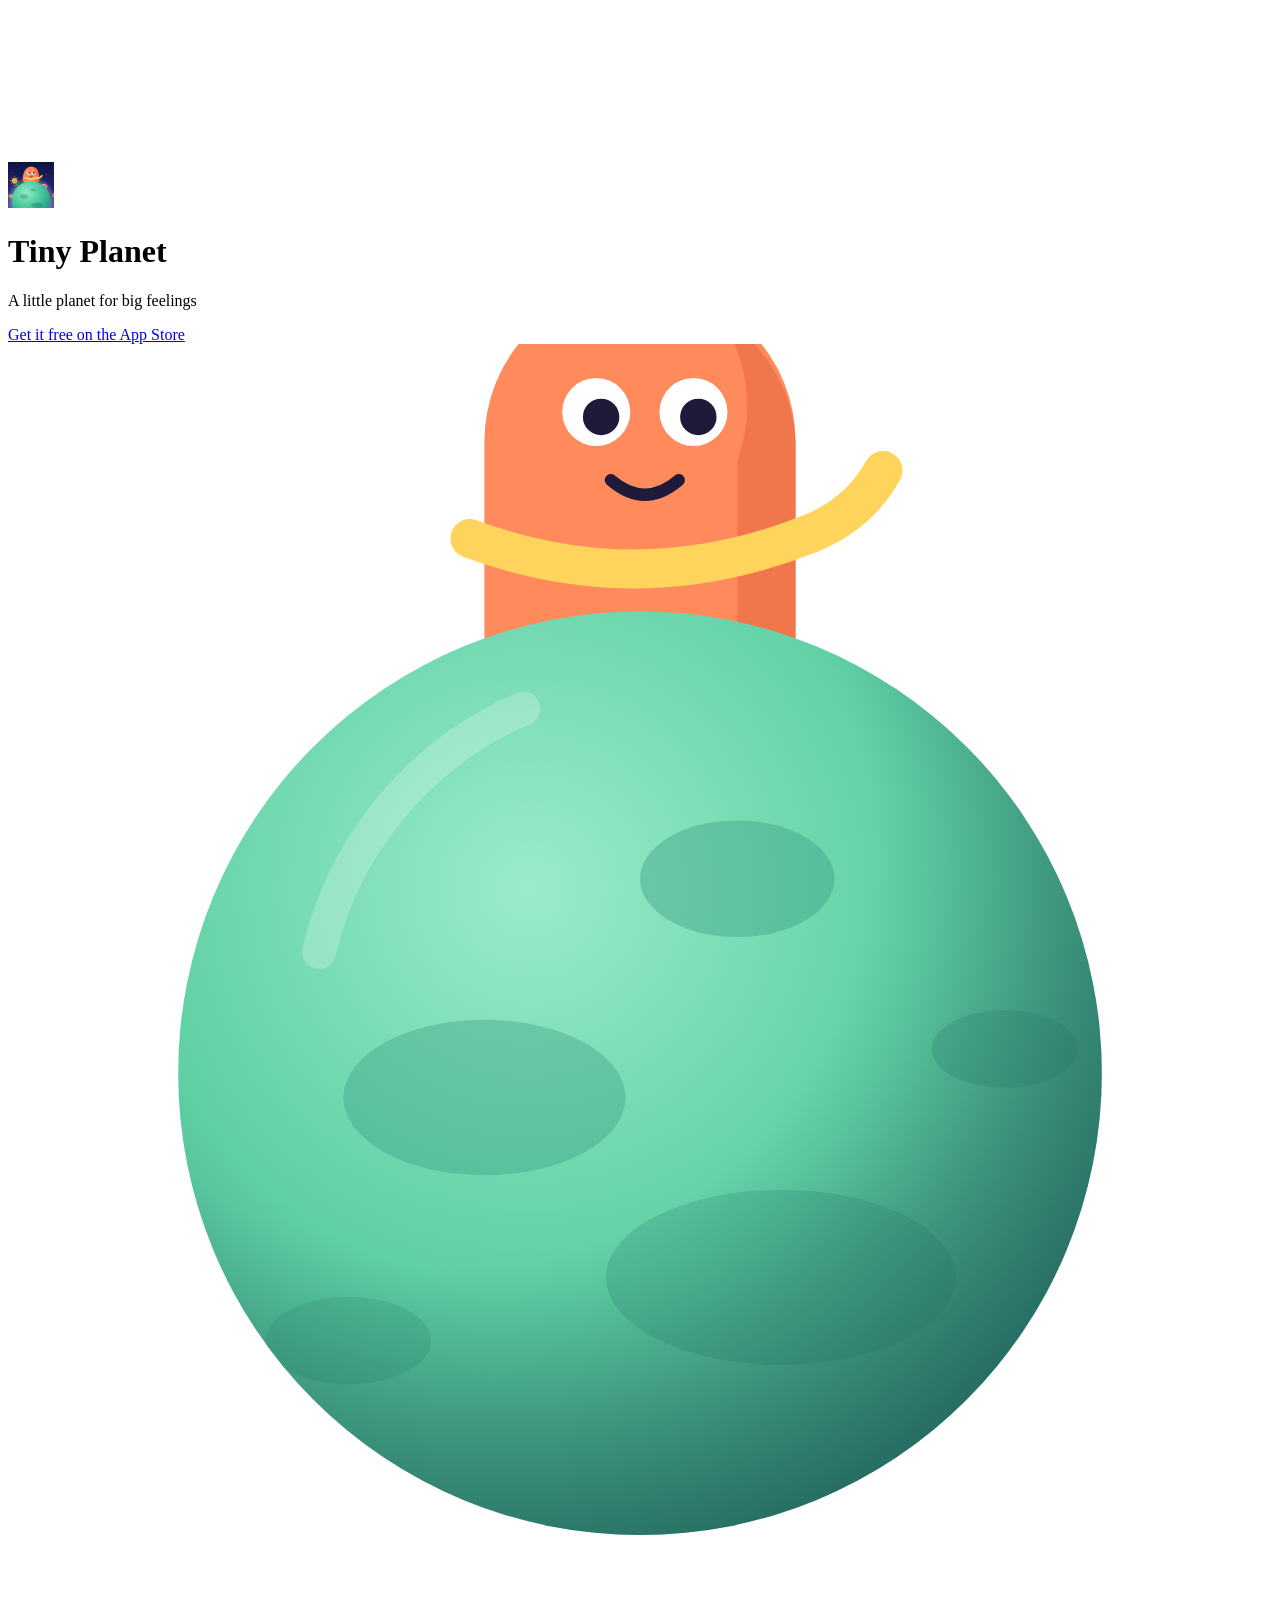
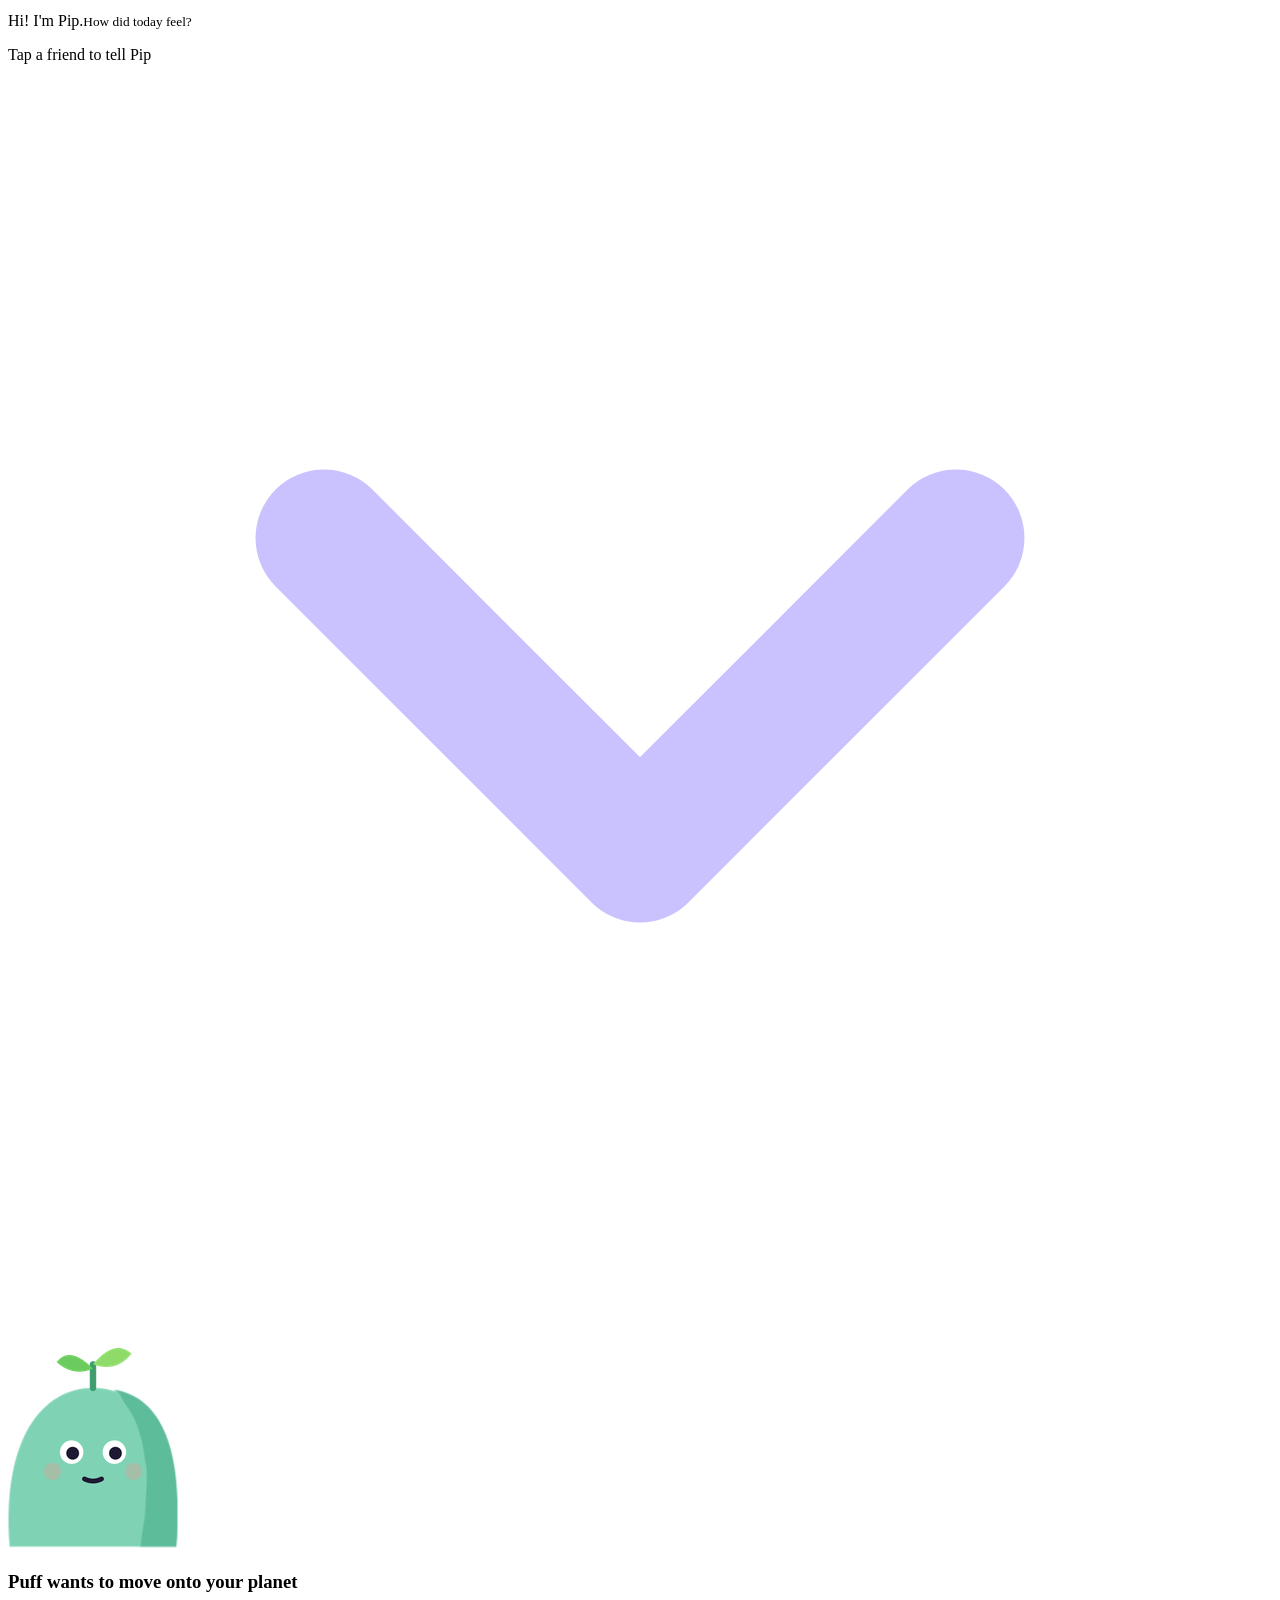
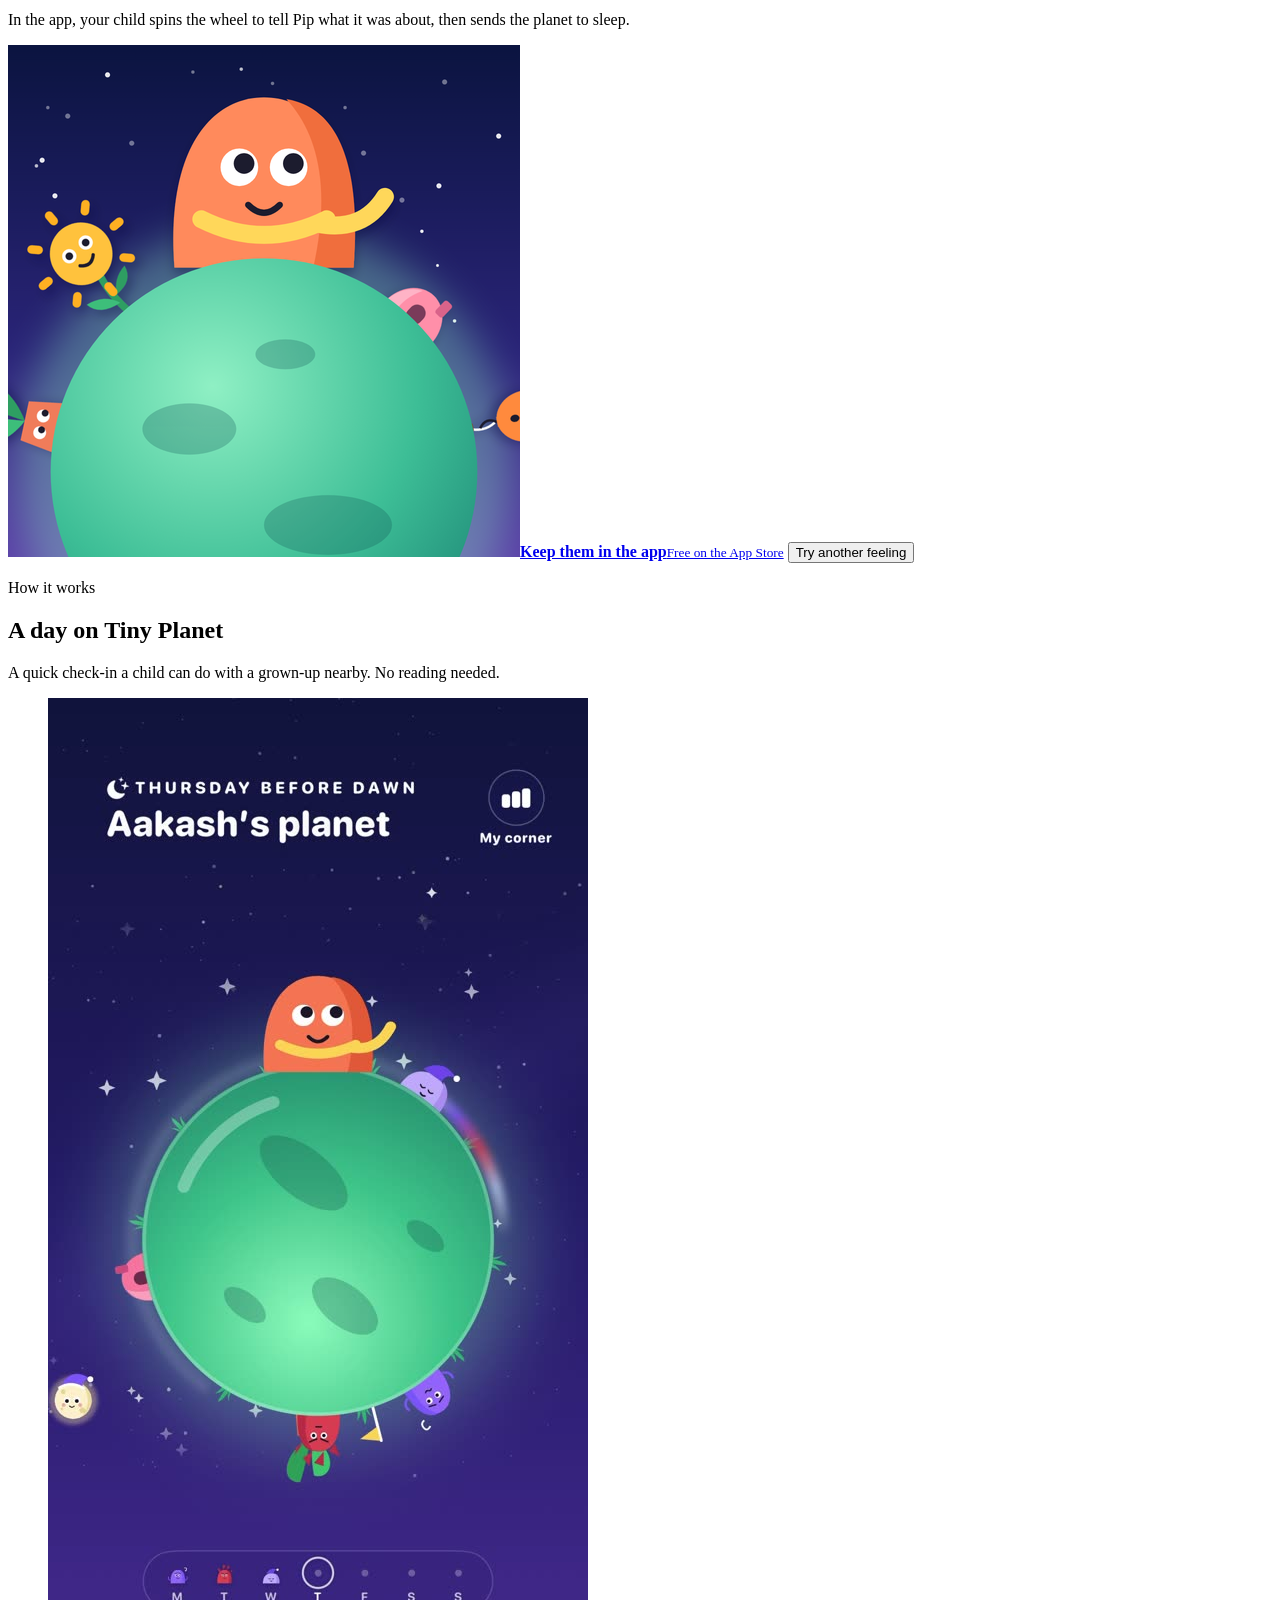
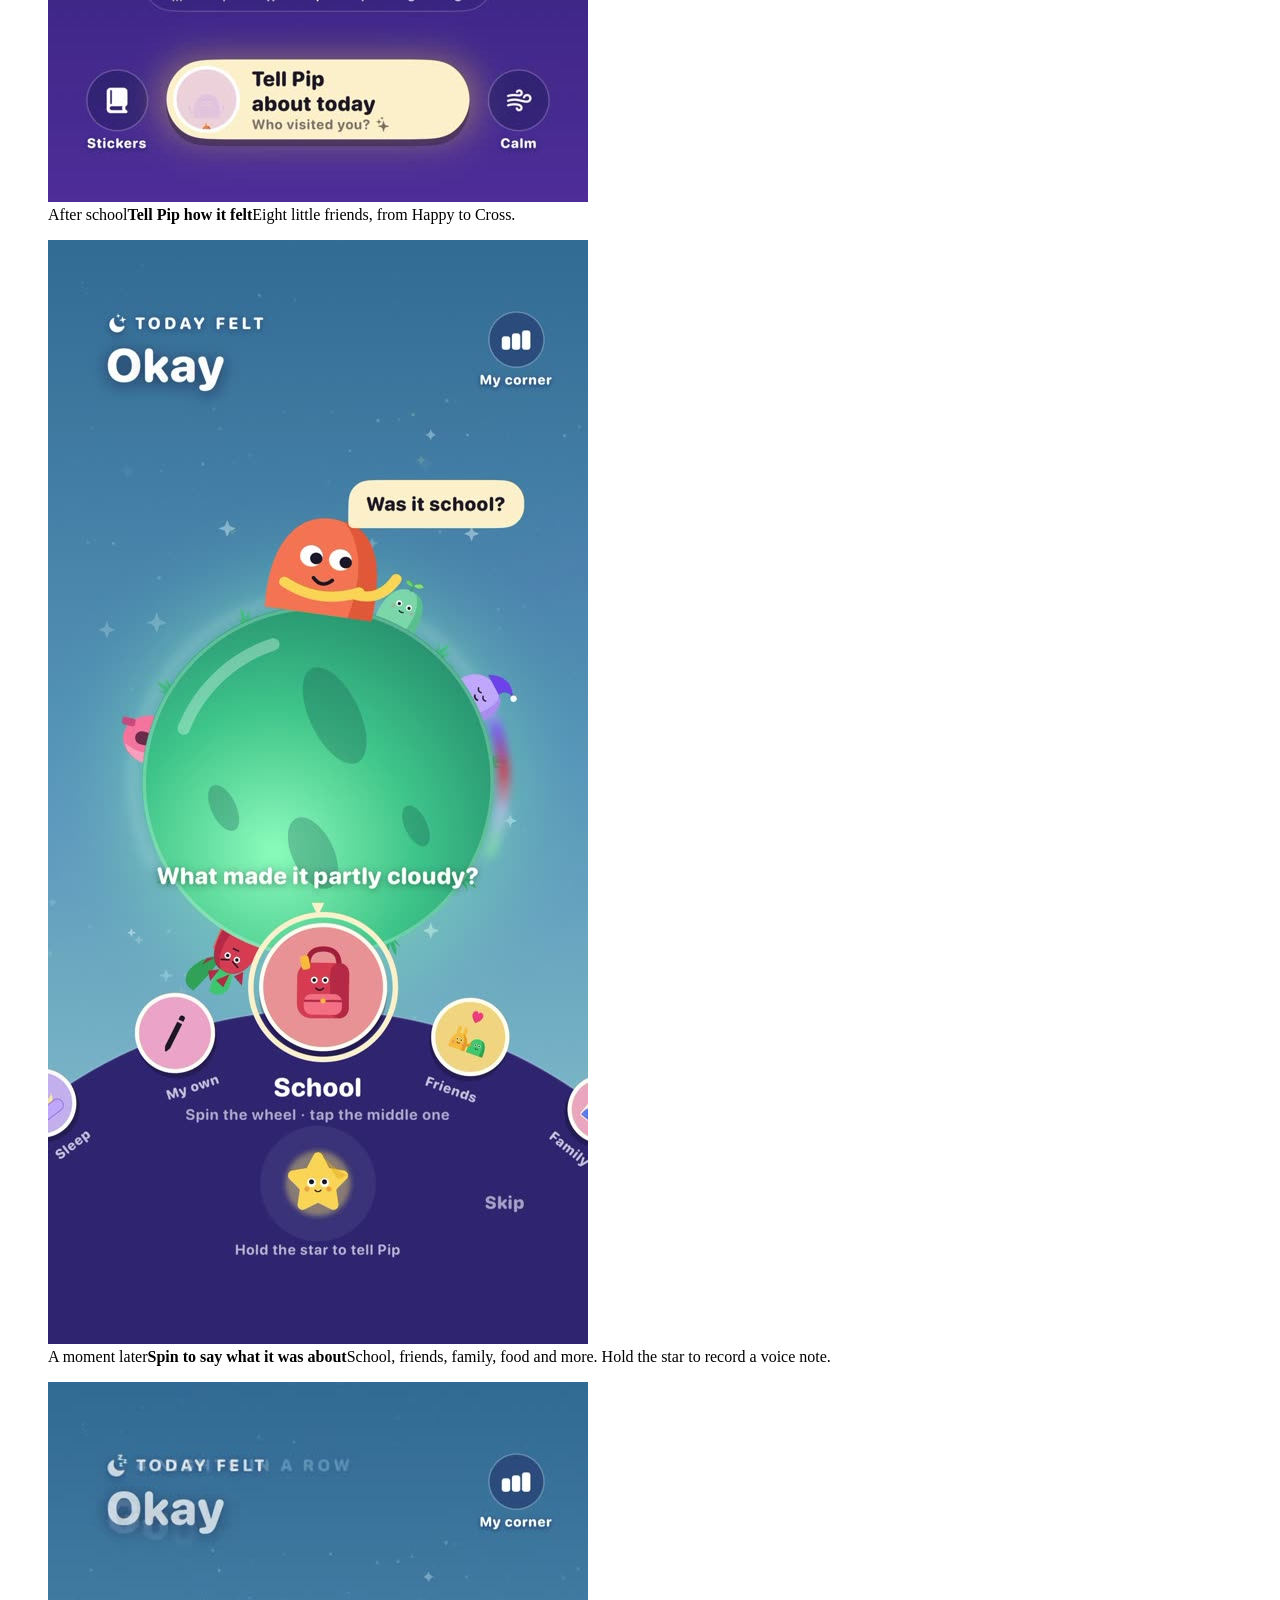
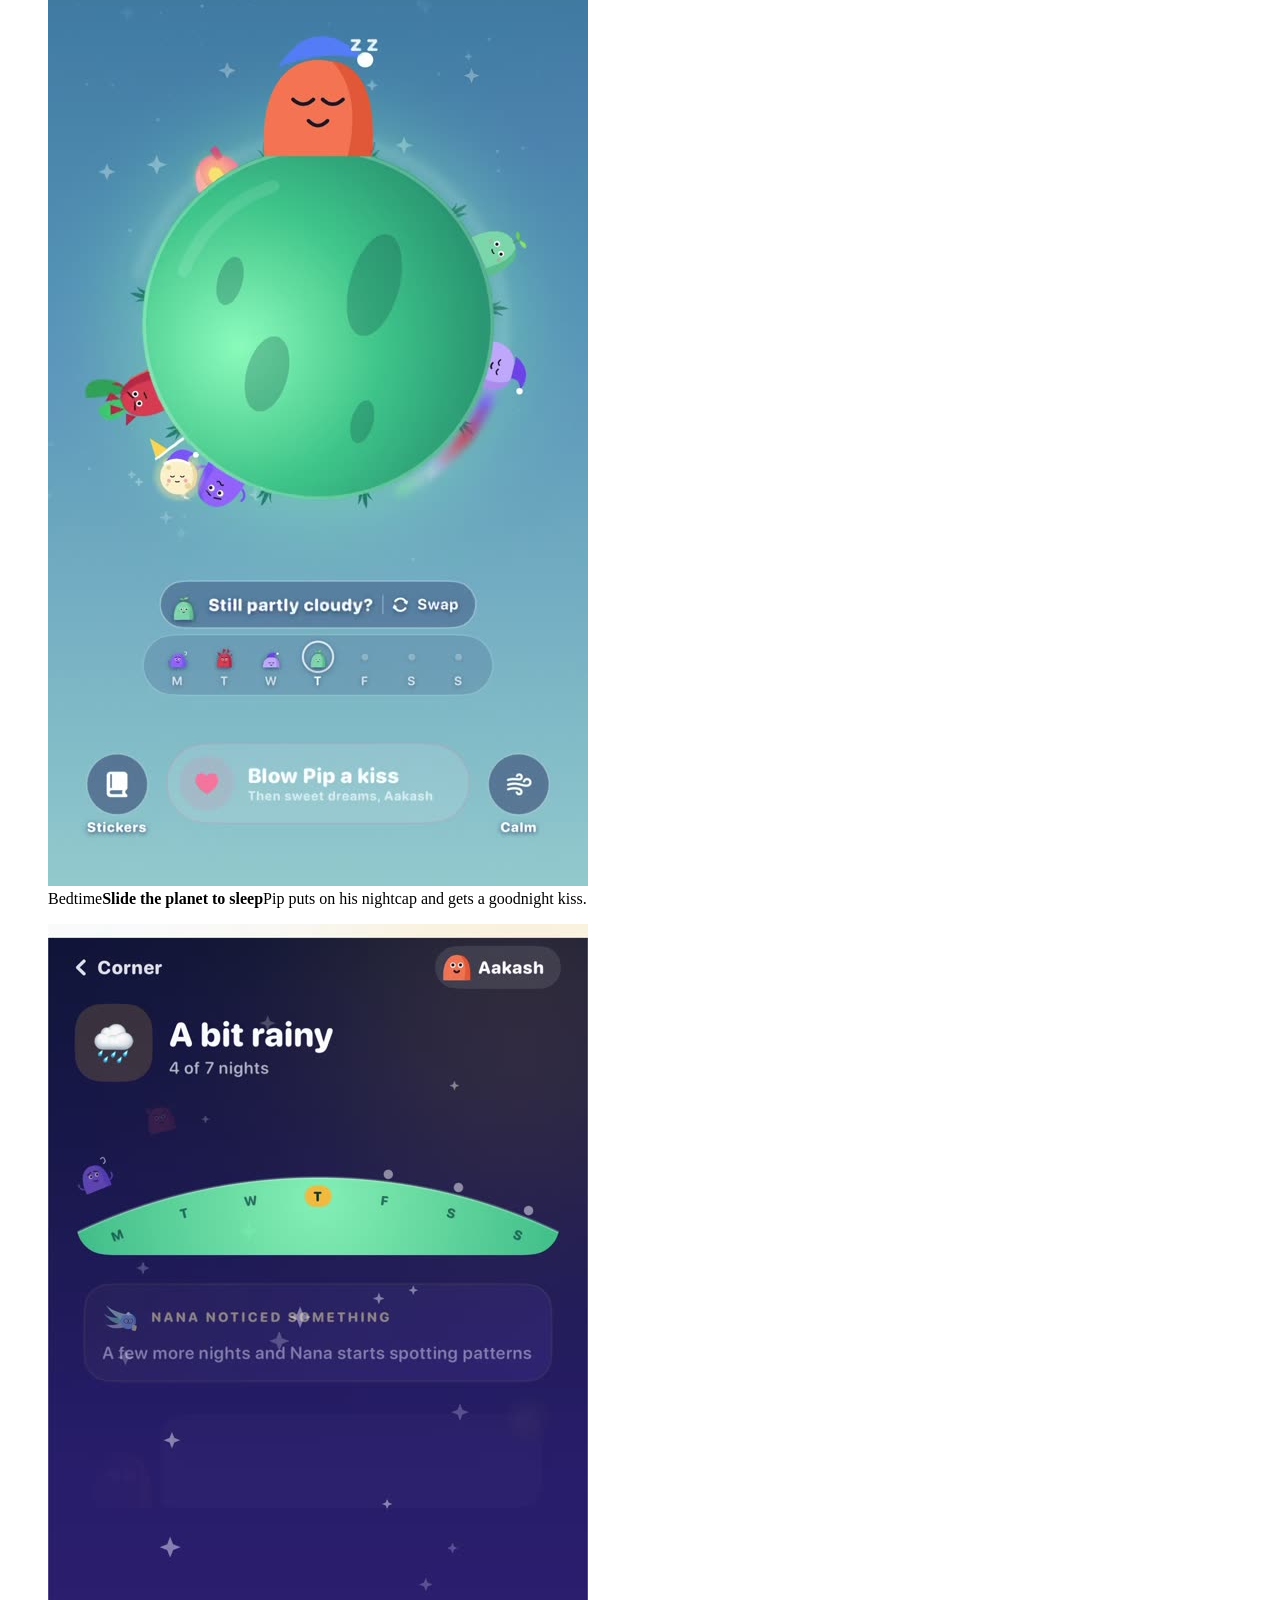
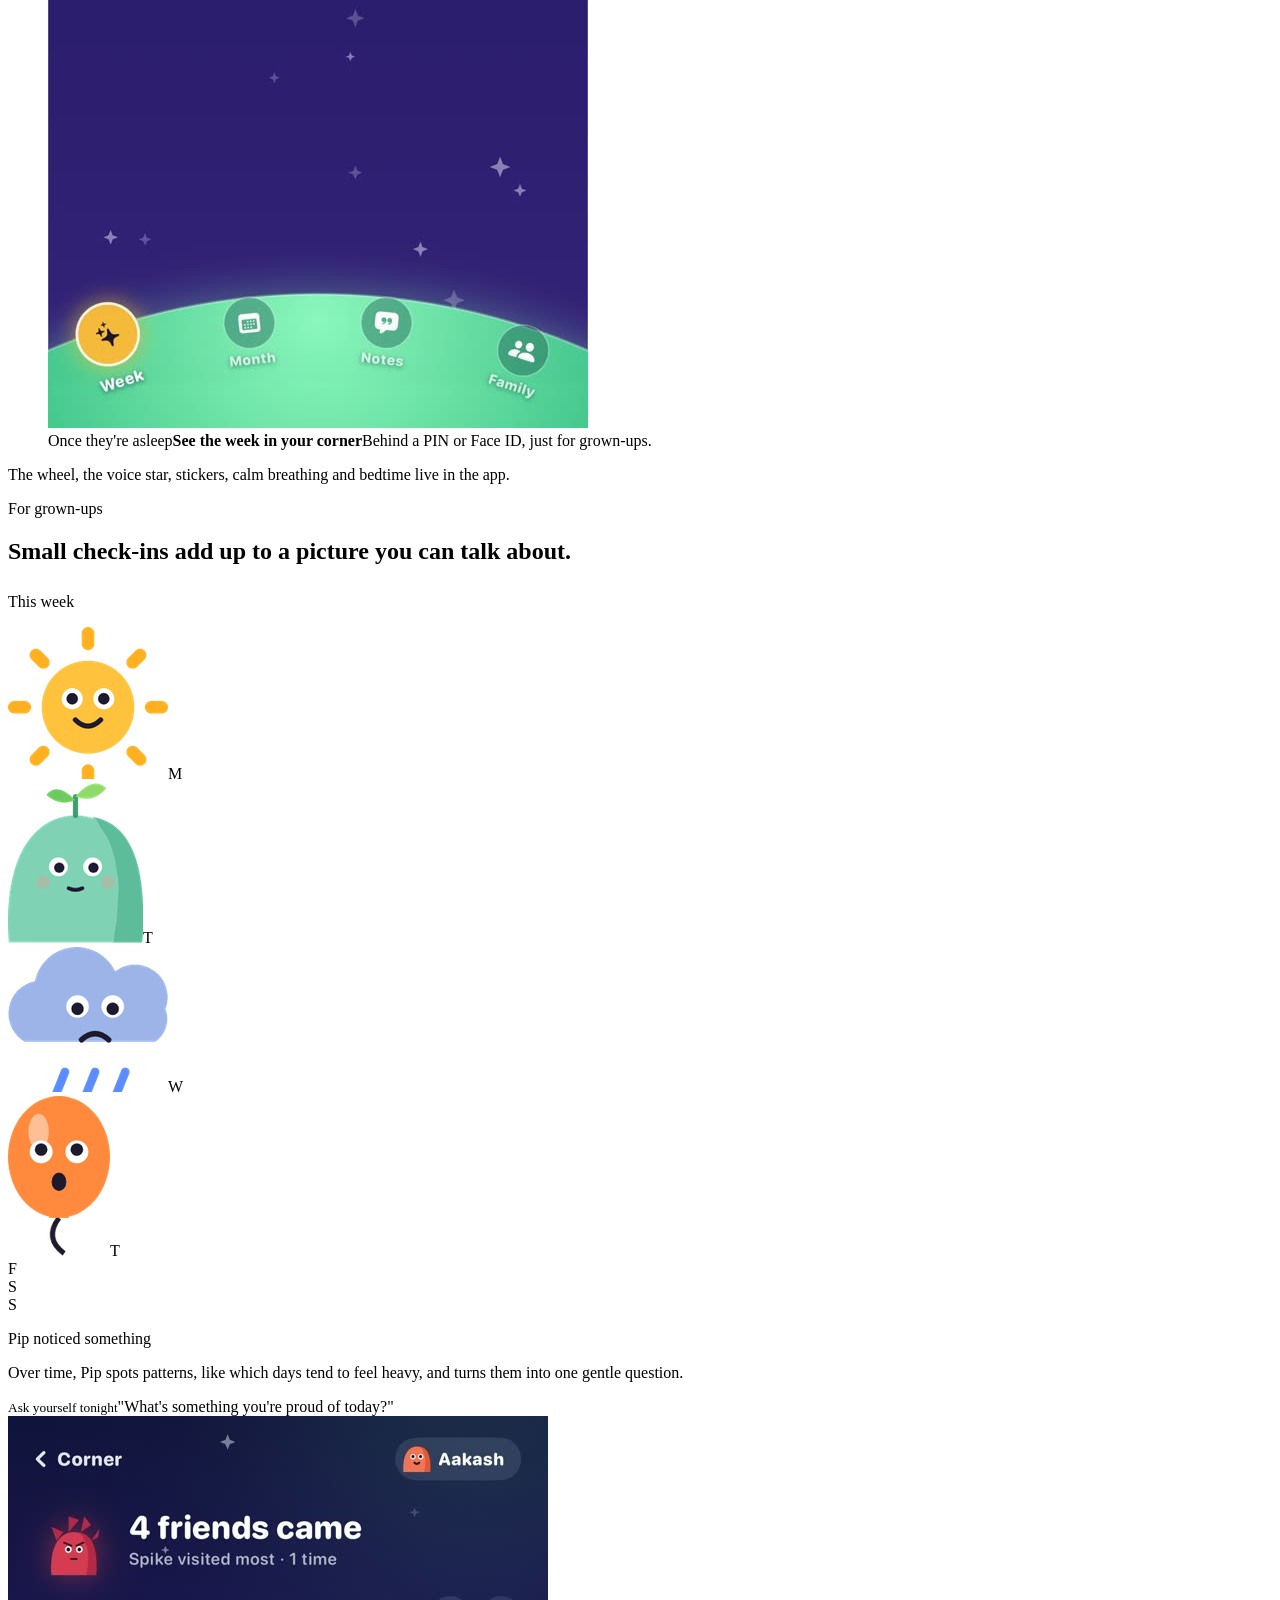
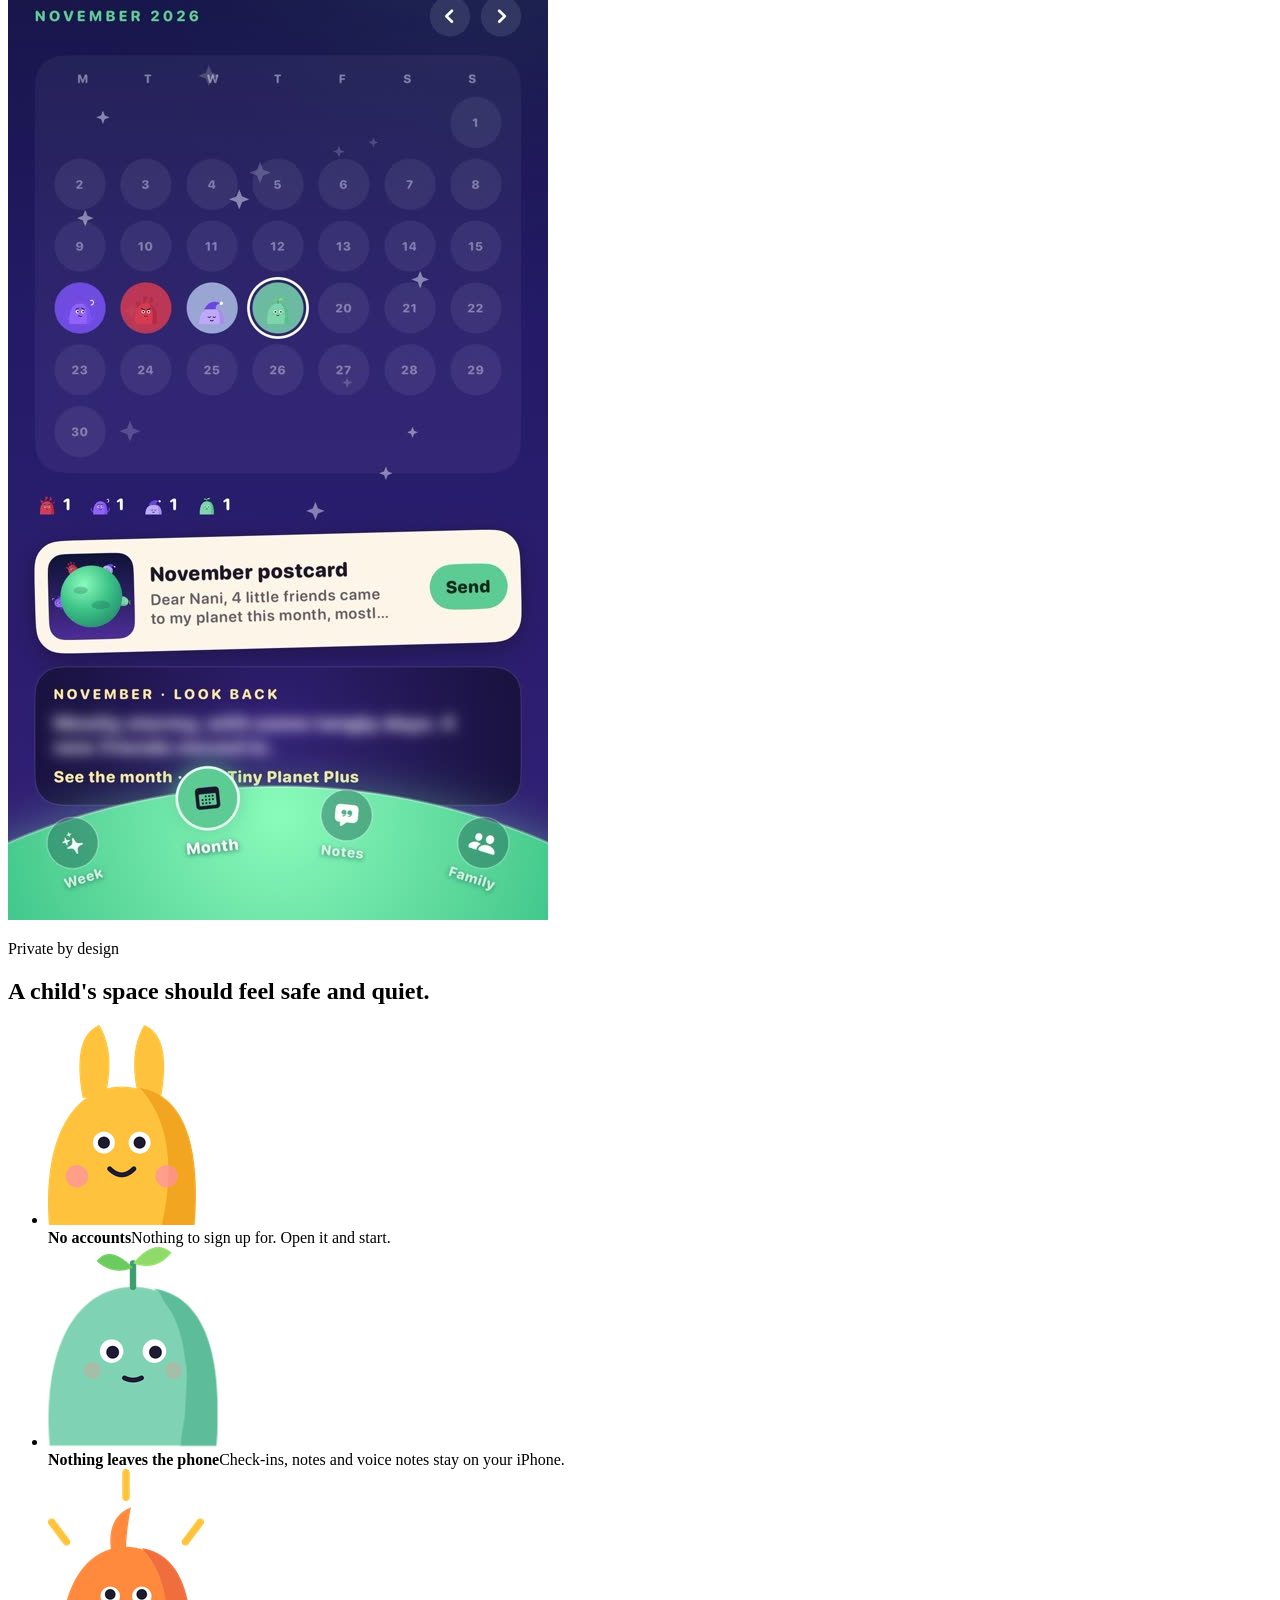
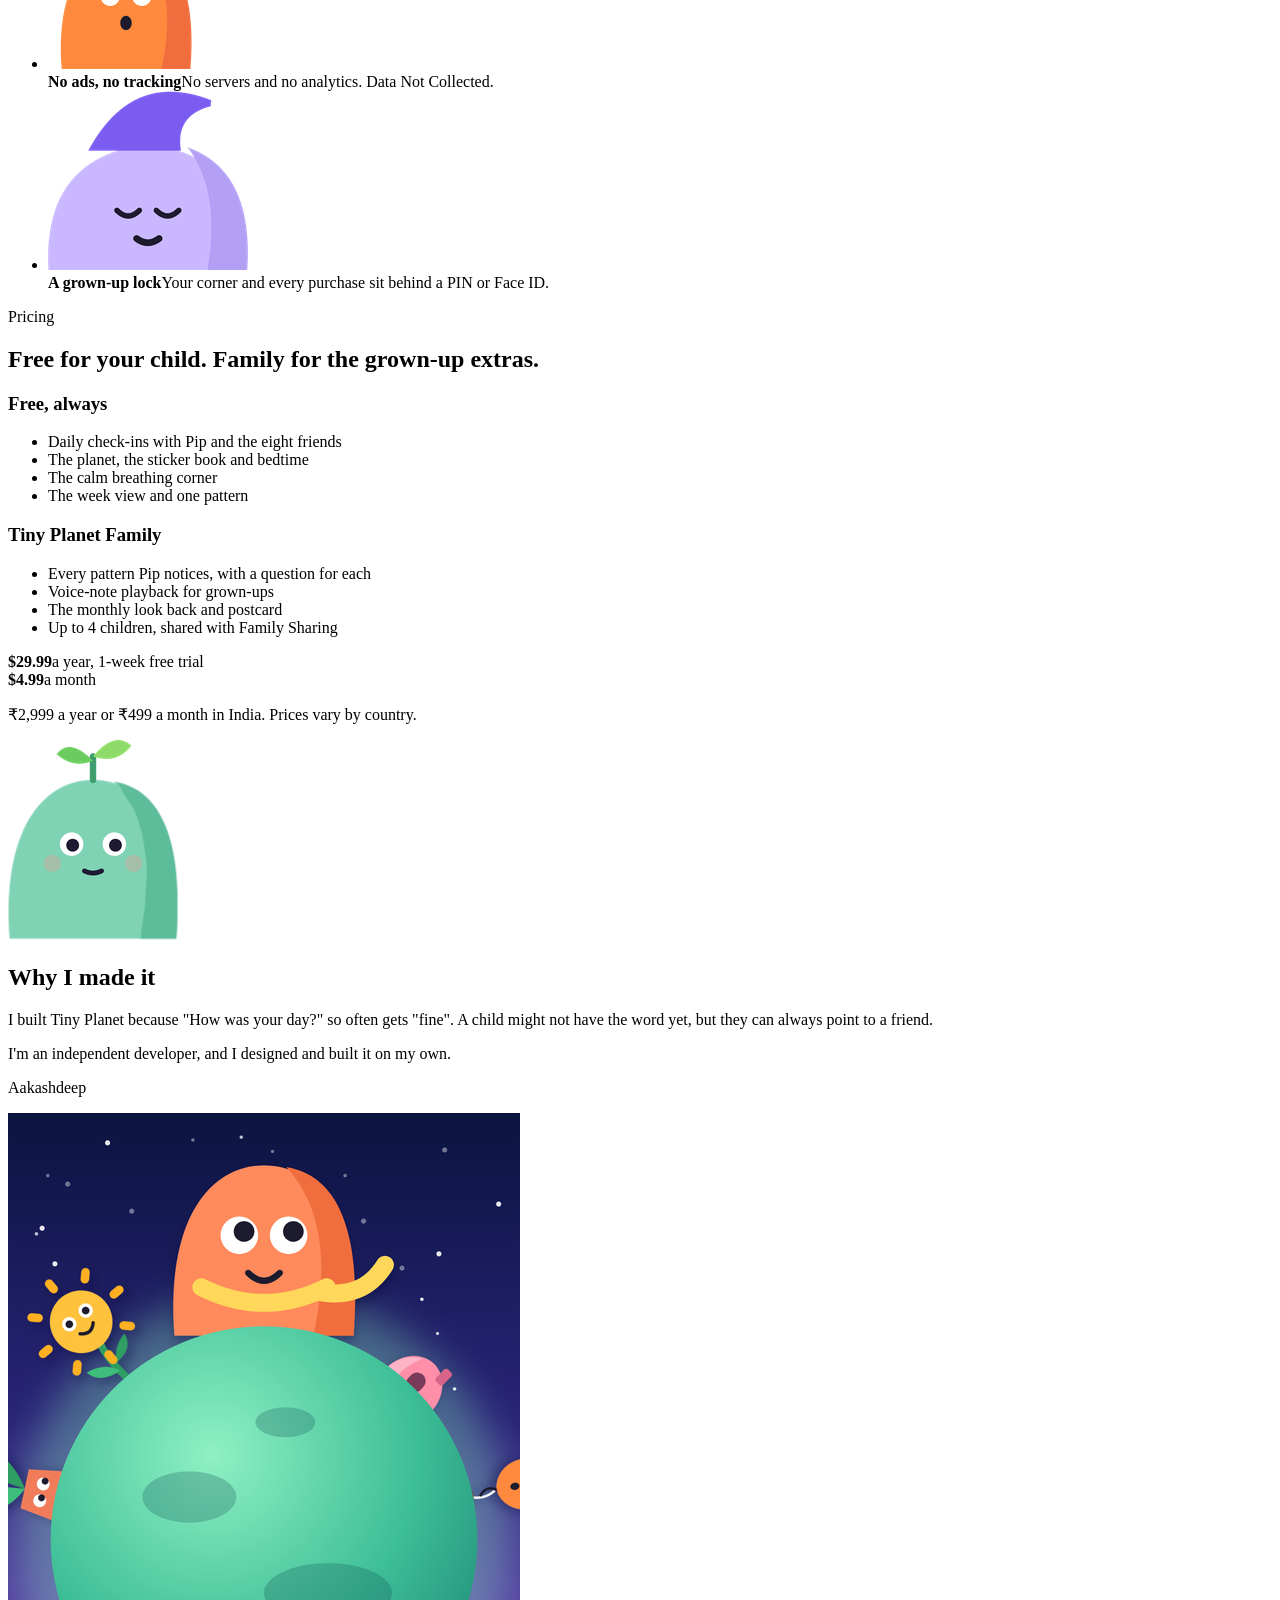
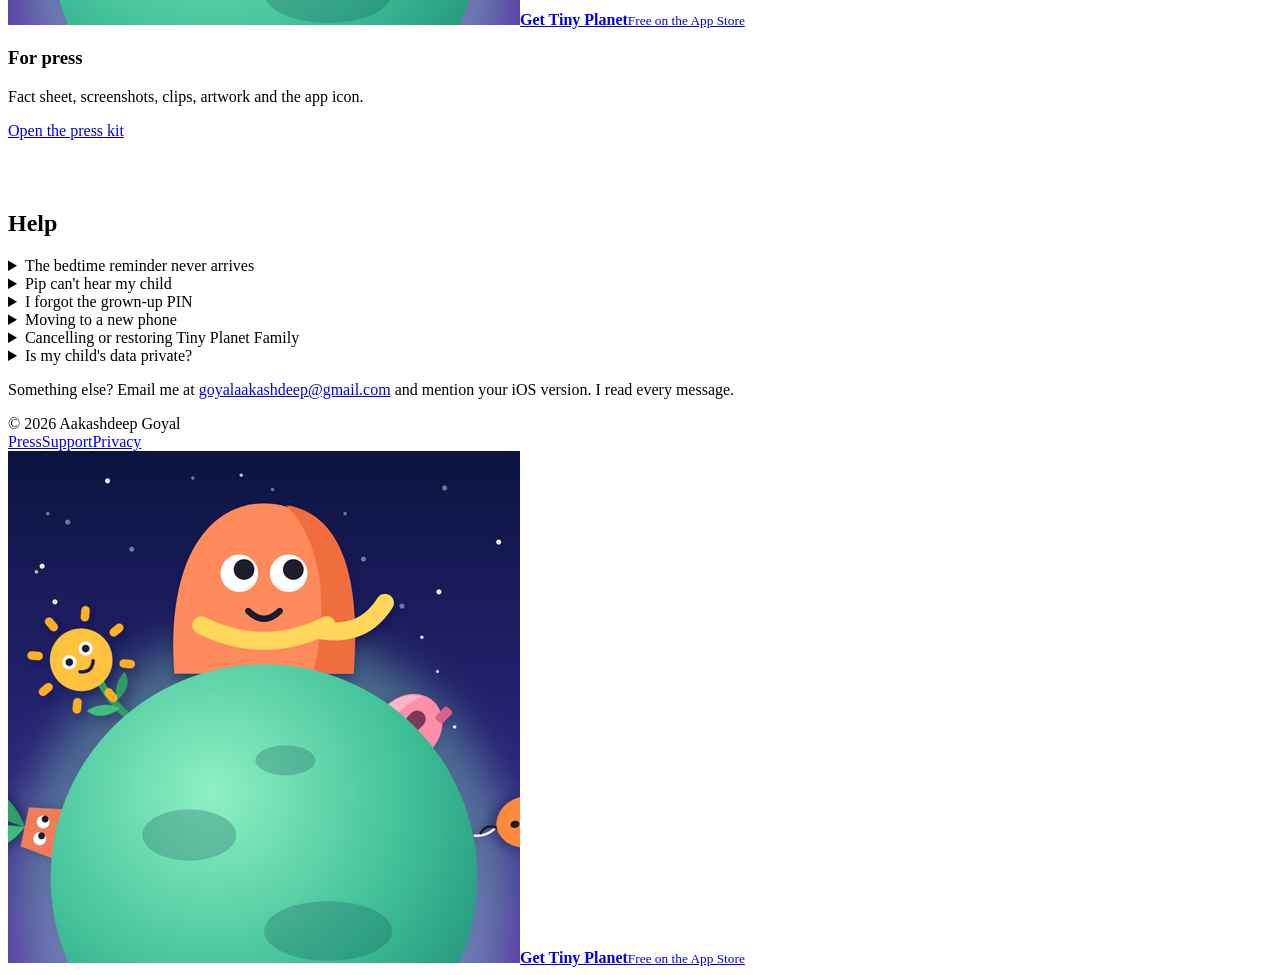
==== commit 5b946f3b: "Balanced website: one taste of the app, then the details" ====
--- a/index.html
+++ b/index.html
@@ -4,241 +4,223 @@
   <meta charset="utf-8">
   <meta name="viewport" content="width=device-width, initial-scale=1, viewport-fit=cover">
   <title>Tiny Planet: Kids Feelings</title>
-  <meta name="description" content="Try Tiny Planet in your browser: tell Pip how today felt, spin the wheel, and send the planet to sleep. A feelings diary for young children, coming to iPhone on 9 December 2026.">
+  <meta name="description" content="Tiny Planet is a feelings diary for young children and the grown-ups who love them. Your child tells Pip how today felt. Free on the App Store for iPhone.">
   <meta property="og:title" content="Tiny Planet: Kids Feelings">
-  <meta property="og:description" content="A little planet for big feelings. Try it in your browser. Coming to iPhone on 9 December 2026.">
+  <meta property="og:description" content="A little planet for big feelings. Free on the App Store for iPhone.">
   <meta property="og:image" content="https://goyalaakashdeep.github.io/tiny-planet/press/img/header.jpg">
-  <meta name="theme-color" content="#2b2668">
+  <meta name="theme-color" content="#241f5e">
+  <meta name="apple-itunes-app" content="app-id=6836402595">
   <link rel="icon" href="assets/icon.png">
   <link rel="apple-touch-icon" href="assets/icon.png">
   <link rel="preconnect" href="https://fonts.googleapis.com">
   <link rel="preconnect" href="https://fonts.gstatic.com" crossorigin>
   <link href="https://fonts.googleapis.com/css2?family=Nunito:wght@600;700;800;900&display=swap" rel="stylesheet">
-  <link rel="stylesheet" href="app/app.css">
+  <link rel="stylesheet" href="app/home.css">
 </head>
-<body data-scene="cover">
-
-  <h1 class="sr">Tiny Planet: Kids Feelings, a feelings diary for young children and their grown-ups. This page is a small playable version of the iPhone app, coming on 9 December 2026.</h1>
-
-  <div id="world">
+<body>
+  <script>document.documentElement.classList.add('js')</script>
+
+  <header class="hero" id="top">
     <canvas id="sky" aria-hidden="true"></canvas>
-
-    <div class="planet-wrap" id="planetWrap">
-      <svg viewBox="0 0 520 520" aria-hidden="true">
-        <defs>
-          <radialGradient id="pg" cx="38%" cy="30%" r="78%"><stop offset="0" stop-color="#9aeccb"/><stop offset="0.55" stop-color="#5fcfa4"/><stop offset="1" stop-color="#2f8f78"/></radialGradient>
-          <radialGradient id="shade" cx="30%" cy="26%" r="82%"><stop offset="0.55" stop-color="#0f2b3a" stop-opacity="0"/><stop offset="1" stop-color="#0f2b3a" stop-opacity="0.4"/></radialGradient>
-          <radialGradient id="halo" cx="50%" cy="50%" r="50%"><stop offset="0.7" stop-color="#fff" stop-opacity="0.18"/><stop offset="1" stop-color="#fff" stop-opacity="0"/></radialGradient>
-          <clipPath id="ball"><circle cx="260" cy="300" r="190"/></clipPath>
-        </defs>
-        <circle cx="260" cy="300" r="250" fill="url(#halo)"/>
-        <g id="pipBody">
-          <path d="M196 140 V40 a64 64 0 0 1 128 0 V140 Z" fill="#ff8a5b"/>
-          <path d="M292 -12 a64 64 0 0 1 32 52 V140 H300 V48 a64 64 0 0 0 -8 -60 Z" fill="#e86f45" opacity="0.7"/>
-          <g id="pipEyes">
-            <circle cx="242" cy="28" r="14" fill="#fff"/><circle id="pupilL" cx="244" cy="30" r="7.5" fill="#1d1a3a"/>
-            <circle cx="282" cy="28" r="14" fill="#fff"/><circle id="pupilR" cx="284" cy="30" r="7.5" fill="#1d1a3a"/>
+    <div class="wrap bar">
+      <div class="brand">
+        <img src="assets/icon.png" alt="" width="46" height="46">
+        <div><h1>Tiny Planet</h1><p>A little planet for big feelings</p></div>
+      </div>
+      <a class="store" href="https://apps.apple.com/app/id6836402595">Get it free <span>on the App Store</span></a>
+    </div>
+
+    <div class="scene">
+      <div class="planet-wrap" id="planetWrap">
+        <svg viewBox="0 0 520 520" aria-hidden="true">
+          <defs>
+            <radialGradient id="pg" cx="38%" cy="30%" r="78%"><stop offset="0" stop-color="#9aeccb"/><stop offset="0.55" stop-color="#5fcfa4"/><stop offset="1" stop-color="#2f8f78"/></radialGradient>
+            <radialGradient id="shade" cx="30%" cy="26%" r="82%"><stop offset="0.55" stop-color="#0f2b3a" stop-opacity="0"/><stop offset="1" stop-color="#0f2b3a" stop-opacity="0.4"/></radialGradient>
+            <radialGradient id="halo" cx="50%" cy="50%" r="50%"><stop offset="0.7" stop-color="#fff" stop-opacity="0.18"/><stop offset="1" stop-color="#fff" stop-opacity="0"/></radialGradient>
+            <clipPath id="ball"><circle cx="260" cy="300" r="190"/></clipPath>
+          </defs>
+          <circle cx="260" cy="300" r="250" fill="url(#halo)"/>
+          <g id="pipBody">
+            <path d="M196 140 V40 a64 64 0 0 1 128 0 V140 Z" fill="#ff8a5b"/>
+            <path d="M292 -12 a64 64 0 0 1 32 52 V140 H300 V48 a64 64 0 0 0 -8 -60 Z" fill="#e86f45" opacity="0.7"/>
+            <g id="pipEyes">
+              <circle cx="242" cy="28" r="14" fill="#fff"/><circle id="pupilL" cx="244" cy="30" r="7.5" fill="#1d1a3a"/>
+              <circle cx="282" cy="28" r="14" fill="#fff"/><circle id="pupilR" cx="284" cy="30" r="7.5" fill="#1d1a3a"/>
+            </g>
+            <path d="M248 56 q14 12 28 0" stroke="#1d1a3a" stroke-width="5" fill="none" stroke-linecap="round"/>
+            <path id="scarf" d="M190 80 q70 26 140 -2 q20 -8 30 -26" stroke="#ffd45c" stroke-width="16" fill="none" stroke-linecap="round"/>
           </g>
-          <g id="pipSleep" stroke="#1d1a3a" stroke-width="5" fill="none" stroke-linecap="round"><path d="M230 30 q12 9 24 0"/><path d="M270 30 q12 9 24 0"/></g>
-          <g id="blush" fill="#ff5f7e"><ellipse cx="226" cy="50" rx="10" ry="6"/><ellipse cx="298" cy="50" rx="10" ry="6"/></g>
-          <path id="mouth" d="M248 56 q14 12 28 0" stroke="#1d1a3a" stroke-width="5" fill="none" stroke-linecap="round"/>
-          <path id="scarf" d="M190 80 q70 26 140 -2 q20 -8 30 -26" stroke="#ffd45c" stroke-width="16" fill="none" stroke-linecap="round"/>
-          <g id="pipCap"><path d="M196 4 q64 -74 132 -6 q-58 -16 -132 6 z" fill="#6b4fe0"/><path d="M262 -40 q50 -22 80 10" stroke="#6b4fe0" stroke-width="18" fill="none" stroke-linecap="round"/><circle cx="346" cy="-26" r="12" fill="#fff"/></g>
-        </g>
-        <circle cx="260" cy="300" r="190" fill="url(#pg)"/>
-        <g clip-path="url(#ball)" fill="#2f8f78">
-          <g id="spots">
-            <ellipse cx="300" cy="220" rx="40" ry="24" opacity="0.35"/><ellipse cx="196" cy="310" rx="58" ry="32" opacity="0.32"/>
-            <ellipse cx="318" cy="384" rx="72" ry="36" opacity="0.3"/><ellipse cx="140" cy="410" rx="34" ry="18" opacity="0.28"/>
-            <ellipse cx="410" cy="290" rx="30" ry="16" opacity="0.3"/>
-            <ellipse cx="680" cy="220" rx="40" ry="24" opacity="0.35"/><ellipse cx="576" cy="310" rx="58" ry="32" opacity="0.32"/>
-            <ellipse cx="698" cy="384" rx="72" ry="36" opacity="0.3"/><ellipse cx="520" cy="410" rx="34" ry="18" opacity="0.28"/>
-            <ellipse cx="790" cy="290" rx="30" ry="16" opacity="0.3"/>
+          <circle cx="260" cy="300" r="190" fill="url(#pg)"/>
+          <g clip-path="url(#ball)" fill="#2f8f78">
+            <g id="spots">
+              <ellipse cx="300" cy="220" rx="40" ry="24" opacity="0.35"/><ellipse cx="196" cy="310" rx="58" ry="32" opacity="0.32"/>
+              <ellipse cx="318" cy="384" rx="72" ry="36" opacity="0.3"/><ellipse cx="140" cy="410" rx="34" ry="18" opacity="0.28"/>
+              <ellipse cx="410" cy="290" rx="30" ry="16" opacity="0.3"/>
+              <ellipse cx="680" cy="220" rx="40" ry="24" opacity="0.35"/><ellipse cx="576" cy="310" rx="58" ry="32" opacity="0.32"/>
+              <ellipse cx="698" cy="384" rx="72" ry="36" opacity="0.3"/><ellipse cx="520" cy="410" rx="34" ry="18" opacity="0.28"/>
+              <ellipse cx="790" cy="290" rx="30" ry="16" opacity="0.3"/>
+            </g>
           </g>
-        </g>
-        <circle cx="260" cy="300" r="190" fill="url(#shade)"/>
-        <path d="M128 250 a145 145 0 0 1 84 -100" stroke="#fff" stroke-opacity="0.22" stroke-width="14" fill="none" stroke-linecap="round"/>
-      </svg>
-      <div id="visitors"></div>
-      <div class="picker" id="picker" role="group" aria-label="Pick a feeling"></div>
+          <circle cx="260" cy="300" r="190" fill="url(#shade)"/>
+          <path d="M128 250 a145 145 0 0 1 84 -100" stroke="#fff" stroke-opacity="0.22" stroke-width="14" fill="none" stroke-linecap="round"/>
+        </svg>
+        <div class="friends" id="friends" role="group" aria-label="How did today feel?"></div>
+      </div>
+
+      <div class="bubble" id="bubble" role="status" aria-live="polite">Hi! I'm Pip.<small>How did today feel?</small></div>
+
+      <p class="hint" id="hint">Tap a friend to tell Pip<svg class="scroll-cue" viewBox="0 0 24 24" aria-hidden="true"><path d="M6 9l6 6 6-6" stroke="#c9c2ff" stroke-width="2.6" fill="none" stroke-linecap="round" stroke-linejoin="round"/></svg></p>
+
+      <div class="hook" id="hook" aria-live="polite">
+        <img id="hookImg" src="app/f/okay.png" alt="">
+        <div><h3 id="hookTitle">Puff wants to move onto your planet</h3><p id="hookText">In the app, your child spins the wheel to tell Pip what it was about, then sends the planet to sleep.</p></div>
+        <div class="acts">
+          <a class="pill" href="https://apps.apple.com/app/id6836402595"><span class="face"><img src="assets/icon.png" alt=""></span><span><b>Keep them in the app</b><small>Free on the App Store</small></span></a>
+          <button class="ghost" id="again" type="button">Try another feeling</button>
+        </div>
+      </div>
     </div>
-
-    <div class="bubble" id="bubble" role="status" aria-live="polite">Hi! I'm Pip.<small>Tell me about today?</small></div>
-    <p class="ask" id="ask" aria-hidden="true"></p>
-
-    <div class="wheel" id="wheel">
-      <div class="arc"></div>
-      <div class="items" id="items" role="listbox" aria-label="What was it about?"></div>
-      <button class="nav prev" id="prev" aria-label="Previous"><svg viewBox="0 0 24 24"><path d="M15 5l-7 7 7 7" stroke="#fff" stroke-width="3" fill="none" stroke-linecap="round" stroke-linejoin="round"/></svg></button>
-      <button class="nav next" id="next" aria-label="Next"><svg viewBox="0 0 24 24"><path d="M9 5l7 7-7 7" stroke="#fff" stroke-width="3" fill="none" stroke-linecap="round" stroke-linejoin="round"/></svg></button>
-      <p class="hint">Spin the wheel, then tap the middle one</p>
-    </div>
-
-    <div class="star-zone" id="starZone">
-      <button class="star-btn" id="starBtn" aria-label="Hold the star to tell Pip more">
-        <svg class="ring" viewBox="0 0 112 112"><circle cx="56" cy="56" r="52" stroke="rgba(255,255,255,0.15)" stroke-width="5" fill="none"/><circle id="ringFill" cx="56" cy="56" r="52" stroke="#ffc23d" stroke-width="5" fill="none" stroke-linecap="round" stroke-dasharray="327" stroke-dashoffset="327"/></svg>
-        <svg class="st" viewBox="0 0 64 64"><path d="M32 4l8.2 17 18.8 2.5-13.7 13 3.4 18.6L32 46.2 15.3 55.1l3.4-18.6L5 23.5 23.8 21z" fill="#ffc23d" stroke="#e9a21b" stroke-width="2" stroke-linejoin="round"/><circle cx="25" cy="31" r="2.6" fill="#1d1a3a"/><circle cx="39" cy="31" r="2.6" fill="#1d1a3a"/><path d="M27 38q5 4 10 0" stroke="#1d1a3a" stroke-width="2.4" fill="none" stroke-linecap="round"/></svg>
-      </button>
-      <p>Hold the star to tell Pip more</p>
-      <small>In the app, this records a short voice note. Here it just listens for a moment.</small>
-      <button class="text-btn" id="skipStar">Skip</button>
-    </div>
-
-    <header class="top">
-      <div>
-        <div class="kicker" id="kicker">Your planet</div>
-        <p class="title" id="title">Tiny Planet</p>
-        <a class="soon" href="#corner" id="soonLink">Coming to iPhone on 9 December</a>
-      </div>
-      <button class="round-btn" id="cornerBtn" aria-label="Open the grown-up corner"><i><svg viewBox="0 0 24 24"><rect x="4" y="11" width="4" height="9" rx="2" fill="#fff"/><rect x="10" y="6" width="4" height="14" rx="2" fill="#fff"/><rect x="16" y="9" width="4" height="11" rx="2" fill="#fff"/></svg></i>My corner</button>
-    </header>
-
-    <nav class="bottom" aria-label="Planet">
-      <button class="round-btn" id="stickersBtn"><i><svg viewBox="0 0 24 24"><path d="M6 3h10a3 3 0 0 1 3 3v12a3 3 0 0 1-3 3H6z" fill="#fff"/><path d="M6 3v18" stroke="#2b2668" stroke-width="2"/></svg></i>Stickers</button>
-      <div class="main" id="main"></div>
-      <button class="round-btn" id="calmBtn"><i><svg viewBox="0 0 24 24"><path d="M3 9h11a3 3 0 1 0-3-3M3 14h15a3 3 0 1 1-3 3M3 19h6" stroke="#fff" stroke-width="2.4" fill="none" stroke-linecap="round"/></svg></i>Calm</button>
-    </nav>
-
-    <div class="toast" id="toast" role="status" aria-live="polite"></div>
-
-    <section class="cover" id="cover" aria-label="Welcome">
-      <div>
-        <div class="kicker"><img src="assets/icon.png" alt="" width="22" height="22" style="border-radius:6px">A feelings diary for families</div>
-        <p class="cover-title" aria-hidden="true">Tiny Planet</p>
-        <p class="cover-sub">A little planet for <em>big feelings</em>. Try it right here, the way a child would.</p>
-      </div>
-      <div></div>
-      <div class="foot">
-        <div class="slider" id="beginSlider" role="slider" aria-label="Slide to begin" aria-valuemin="0" aria-valuemax="100" aria-valuenow="0" tabindex="0">
-          <div class="fill"></div><div class="label">Slide to begin</div>
-          <span class="knob" aria-hidden="true"><svg viewBox="0 0 24 24"><path d="M9 5l7 7-7 7" stroke="currentColor" stroke-width="3" fill="none" stroke-linecap="round" stroke-linejoin="round"/></svg></span>
-        </div>
-        <button class="skip" id="skipToCorner">Grown-ups and press: skip to the details</button>
-      </div>
-    </section>
-  </div>
-
-  <div class="sheet" id="stickersSheet" role="dialog" aria-modal="true" aria-labelledby="stkTitle">
-    <div class="scrim" data-close></div>
-    <div class="card">
-      <div class="sheet-head"><div><div class="kicker">Your collection</div><h2 id="stkTitle">Sticker book</h2></div><button class="close" data-close aria-label="Close"><svg viewBox="0 0 16 16"><path d="M3 3l10 10M13 3L3 13" stroke="#fff" stroke-width="2.4" stroke-linecap="round"/></svg></button></div>
-      <div class="stickers" id="stickers"></div>
-      <p class="sheet-note">Every feeling brings a new friend to the planet. Tell Pip about today to meet one.</p>
-    </div>
-  </div>
-
-  <div class="sheet" id="calmSheet" role="dialog" aria-modal="true" aria-labelledby="calmTitle">
-    <div class="scrim" data-close></div>
-    <div class="card">
-      <div class="sheet-head"><div><div class="kicker">The calm corner</div><h2 id="calmTitle">Big breaths</h2></div><button class="close" data-close aria-label="Close"><svg viewBox="0 0 16 16"><path d="M3 3l10 10M13 3L3 13" stroke="#fff" stroke-width="2.4" stroke-linecap="round"/></svg></button></div>
-      <div class="calm">
-        <div class="orb" id="orb"><img src="app/f/okay.png" alt=""></div>
-        <p class="say" id="breathSay" aria-live="polite">Ready?</p>
-        <button class="btn" id="breathBtn">Breathe with Puff</button>
-      </div>
-    </div>
-  </div>
-
-  <div class="sheet" id="cornerSheet" role="dialog" aria-modal="true" aria-labelledby="cornerTitle">
-    <div class="scrim" data-close></div>
-    <div class="card">
-      <div class="sheet-head"><div><div class="kicker">Grown-ups only</div><h2 id="cornerTitle">My corner</h2></div><button class="close" data-close aria-label="Close"><svg viewBox="0 0 16 16"><path d="M3 3l10 10M13 3L3 13" stroke="#fff" stroke-width="2.4" stroke-linecap="round"/></svg></button></div>
-
-      <div class="pin" id="pin">
-        <p>In the app, this corner is locked with a grown-up PIN or Face ID.<br>Here, tap any 4 numbers to peek inside.</p>
-        <div class="dots" id="dots" aria-hidden="true"><i></i><i></i><i></i><i></i></div>
-        <div class="keys" id="keys"></div>
-        <button class="text-btn" id="pinSkip">Just open it</button>
-      </div>
-
-      <div id="corner" hidden>
-        <div class="tabs" role="tablist" aria-label="Corner">
-          <button role="tab" aria-selected="true" data-pane="week">Week</button>
-          <button role="tab" aria-selected="false" data-pane="about">About</button>
-          <button role="tab" aria-selected="false" data-pane="family">Family</button>
-          <button role="tab" aria-selected="false" data-pane="privacy">Privacy</button>
-          <button role="tab" aria-selected="false" data-pane="press">Press</button>
-          <button role="tab" aria-selected="false" data-pane="help">Help</button>
-        </div>
-
-        <section class="pane on" id="pane-week" role="tabpanel">
-          <div class="box">
-            <h3 id="weekTitle">This week</h3>
-            <div class="week" id="week"></div>
-          </div>
-          <div class="box">
-            <p class="quiet" style="margin:0 0 6px;font-weight:800">Pip noticed something</p>
-            <p style="margin:0">After a few more nights, Pip starts spotting patterns, like which days tend to feel heavy, and turns them into one gentle question.</p>
-          </div>
-          <div class="ask-card"><small>Ask yourself tonight</small>"What's something you're proud of today?"</div>
-        </section>
-
-        <section class="pane" id="pane-about" role="tabpanel">
-          <h3>Why I made Tiny Planet</h3>
-          <p>I built it because "How was your day?" so often gets "fine". A child might not have the word yet, but they can always point to a friend.</p>
-          <p>Each day your child tells Pip how it felt by picking one of eight little friends, then spins a wheel to say what it was about. They can hold the star to record a short voice note. At bedtime they slide the planet to sleep and blow Pip a goodnight kiss. A sticker book and a calm breathing corner round it out.</p>
-          <p>Behind the grown-up lock, you see the week at a glance, Pip suggests one question to ask, and each month becomes a postcard you can keep or send to the grandparents.</p>
-          <p>I'm an independent developer, and I designed and built Tiny Planet on my own.</p>
-          <p class="sig">Aakashdeep</p>
-          <p class="quiet">Prefer reading it as a page? <a href="about.html">See the full tour</a>.</p>
-        </section>
-
-        <section class="pane" id="pane-family" role="tabpanel">
-          <h3>Tiny Planet Family</h3>
-          <p class="quiet">The child's side is always free. Family is an optional subscription for the grown-up side, and you can share it through Family Sharing.</p>
-          <div class="prices">
-            <div class="price"><b>$29.99</b><span>a year, with a 1-week free trial</span></div>
-            <div class="price"><b>$4.99</b><span>a month</span></div>
-          </div>
-          <p class="quiet" style="font-size:14px">₹2,999 a year or ₹499 a month in India. Prices vary by country.</p>
-          <ul class="list">
-            <li><img src="app/f/worried.png" alt=""><div><b>Every pattern Pip notices</b><span>With a gentle question for each one.</span></div></li>
-            <li><img src="app/f/sleepy.png" alt=""><div><b>Hear the voice notes</b><span>Play back what your child told Pip.</span></div></li>
-            <li><img src="app/f/happy.png" alt=""><div><b>The monthly look back and postcard</b><span>A month of feelings, kept.</span></div></li>
-            <li><img src="app/f/okay.png" alt=""><div><b>Up to 4 children</b><span>A planet for each of them.</span></div></li>
-          </ul>
-        </section>
-
-        <section class="pane" id="pane-privacy" role="tabpanel">
-          <h3>Private by design</h3>
-          <ul class="list">
-            <li><img src="app/f/happy.png" alt=""><div><b>No accounts</b><span>Nothing to sign up for. Open it and start.</span></div></li>
-            <li><img src="app/f/okay.png" alt=""><div><b>Nothing leaves the phone</b><span>Check-ins, notes and voice recordings stay on your iPhone. No servers, no analytics.</span></div></li>
-            <li><img src="app/f/excited.png" alt=""><div><b>No ads, ever</b><span>A child's space should feel safe and quiet.</span></div></li>
-            <li><img src="app/f/sleepy.png" alt=""><div><b>A grown-up lock</b><span>This corner and every purchase sit behind a PIN or Face ID.</span></div></li>
-          </ul>
-          <p class="quiet" style="margin-top:14px">App Store privacy label: Data Not Collected. <a href="privacy.html">Read the privacy policy</a>.</p>
-        </section>
-
-        <section class="pane" id="pane-press" role="tabpanel">
-          <h3>For press</h3>
-          <table class="facts">
-            <tr><th>App</th><td>Tiny Planet: Kids Feelings</td></tr>
-            <tr><th>Developer</th><td>Aakashdeep Goyal, independent developer</td></tr>
-            <tr><th>Platform</th><td>iPhone, iOS 17 or later</td></tr>
-            <tr><th>Release</th><td>9 December 2026, App Store, 175 countries and regions</td></tr>
-            <tr><th>Price</th><td>Free, with the optional Tiny Planet Family subscription</td></tr>
-            <tr><th>Age rating</th><td>4+</td></tr>
-            <tr><th>Categories</th><td>Education, Health &amp; Fitness</td></tr>
-          </table>
-          <a class="cta" href="press/">Open the press kit</a>
-          <p class="quiet" style="margin-top:14px">Screenshots, clips, artwork and the app icon. Email <a href="mailto:goyalaakashdeep@gmail.com">goyalaakashdeep@gmail.com</a>.</p>
-        </section>
-
-        <section class="pane faq" id="pane-help" role="tabpanel">
-          <h3>Help</h3>
+  </header>
+
+  <main>
+    <section class="s night-bg" id="day">
+      <div class="wrap">
+        <div class="head rise">
+          <p class="kicker">How it works</p>
+          <h2>A day on Tiny Planet</h2>
+          <p class="lead">A quick check-in a child can do with a grown-up nearby. No reading needed.</p>
+        </div>
+        <div class="day">
+          <figure class="rise">
+            <div class="phone"><div class="screen"><video src="press/media/feel.mp4" poster="press/media/feel.jpg" muted loop playsinline preload="none" aria-label="Picking a feeling"></video></div></div>
+            <figcaption><span class="when">After school</span><b>Tell Pip how it felt</b><span>Eight little friends, from Happy to Cross.</span></figcaption>
+          </figure>
+          <figure class="rise">
+            <div class="phone"><div class="screen"><video src="press/media/about.mp4" poster="press/media/about.jpg" muted loop playsinline preload="none" aria-label="Spinning the wheel"></video></div></div>
+            <figcaption><span class="when">A moment later</span><b>Spin to say what it was about</b><span>School, friends, family, food and more. Hold the star to record a voice note.</span></figcaption>
+          </figure>
+          <figure class="rise">
+            <div class="phone"><div class="screen"><video src="press/media/bedtime.mp4" poster="press/media/bedtime.jpg" muted loop playsinline preload="none" aria-label="Bedtime"></video></div></div>
+            <figcaption><span class="when">Bedtime</span><b>Slide the planet to sleep</b><span>Pip puts on his nightcap and gets a goodnight kiss.</span></figcaption>
+          </figure>
+          <figure class="rise">
+            <div class="phone"><div class="screen"><video src="press/media/grownups.mp4" poster="press/media/grownups.jpg" muted loop playsinline preload="none" aria-label="The grown-up corner"></video></div></div>
+            <figcaption><span class="when">Once they're asleep</span><b>See the week in your corner</b><span>Behind a PIN or Face ID, just for grown-ups.</span></figcaption>
+          </figure>
+        </div>
+        <p class="app-only">The wheel, the voice star, stickers, calm breathing and bedtime live in the app.</p>
+      </div>
+    </section>
+
+    <section class="s dusk-bg" id="grown-ups">
+      <div class="wrap corner">
+        <div>
+          <div class="head rise" style="margin-bottom:28px">
+            <p class="kicker">For grown-ups</p>
+            <h2>Small check-ins add up to a picture you can talk about.</h2>
+          </div>
+          <div class="cards">
+            <div class="card rise">
+              <p class="kicker">This week</p>
+              <div class="week">
+                <div><i><img src="app/f/obj_happy.png" alt="Happy"></i>M</div>
+                <div><i><img src="app/f/obj_okay.png" alt="Okay"></i>T</div>
+                <div><i><img src="app/f/obj_sad.png" alt="Sad"></i>W</div>
+                <div class="today"><i><img src="app/f/obj_excited.png" alt="Excited"></i>T</div>
+                <div><i></i>F</div><div><i></i>S</div><div><i></i>S</div>
+              </div>
+            </div>
+            <div class="card rise"><p class="kicker">Pip noticed something</p><p class="lead" style="font-size:16px">Over time, Pip spots patterns, like which days tend to feel heavy, and turns them into one gentle question.</p></div>
+            <div class="ask rise"><small>Ask yourself tonight</small>"What's something you're proud of today?"</div>
+          </div>
+        </div>
+        <div class="phone rise"><div class="screen"><video src="press/media/postcard.mp4" poster="press/media/postcard.jpg" muted loop playsinline preload="none" aria-label="The monthly postcard"></video></div></div>
+      </div>
+    </section>
+
+    <section class="s night-bg" id="privacy">
+      <div class="wrap">
+        <div class="head rise"><p class="kicker">Private by design</p><h2>A child's space should feel safe and quiet.</h2></div>
+        <ul class="promises">
+          <li class="rise"><img src="app/f/happy.png" alt=""><div><b>No accounts</b><span>Nothing to sign up for. Open it and start.</span></div></li>
+          <li class="rise"><img src="app/f/okay.png" alt=""><div><b>Nothing leaves the phone</b><span>Check-ins, notes and voice notes stay on your iPhone.</span></div></li>
+          <li class="rise"><img src="app/f/excited.png" alt=""><div><b>No ads, no tracking</b><span>No servers and no analytics. Data Not Collected.</span></div></li>
+          <li class="rise"><img src="app/f/sleepy.png" alt=""><div><b>A grown-up lock</b><span>Your corner and every purchase sit behind a PIN or Face ID.</span></div></li>
+        </ul>
+      </div>
+    </section>
+
+    <section class="s dusk-bg ground" id="family">
+      <div class="wrap">
+        <div class="head rise"><p class="kicker">Pricing</p><h2>Free for your child. Family for the grown-up extras.</h2></div>
+        <div class="family">
+          <div class="free rise">
+            <h3>Free, always</h3>
+            <ul class="ticks">
+              <li>Daily check-ins with Pip and the eight friends</li>
+              <li>The planet, the sticker book and bedtime</li>
+              <li>The calm breathing corner</li>
+              <li>The week view and one pattern</li>
+            </ul>
+          </div>
+          <div class="plus rise">
+            <h3>Tiny Planet Family</h3>
+            <ul class="ticks">
+              <li>Every pattern Pip notices, with a question for each</li>
+              <li>Voice-note playback for grown-ups</li>
+              <li>The monthly look back and postcard</li>
+              <li>Up to 4 children, shared with Family Sharing</li>
+            </ul>
+            <div class="prices">
+              <div class="price"><b>$29.99</b><span>a year, 1-week free trial</span></div>
+              <div class="price"><b>$4.99</b><span>a month</span></div>
+            </div>
+            <p class="note">₹2,999 a year or ₹499 a month in India. Prices vary by country.</p>
+          </div>
+        </div>
+      </div>
+    </section>
+
+    <section class="s night-bg" id="maker">
+      <div class="wrap maker rise">
+        <img src="app/f/okay.png" alt="">
+        <h2>Why I made it</h2>
+        <p>I built Tiny Planet because "How was your day?" so often gets "fine". A child might not have the word yet, but they can always point to a friend.</p>
+        <p>I'm an independent developer, and I designed and built it on my own.</p>
+        <p class="sig">Aakashdeep</p>
+        <a class="pill" href="https://apps.apple.com/app/id6836402595"><span class="face"><img src="assets/icon.png" alt=""></span><span><b>Get Tiny Planet</b><small>Free on the App Store</small></span></a>
+      </div>
+    </section>
+
+    <section class="s night-bg" id="help" style="padding-top:0">
+      <div class="wrap">
+        <div class="press rise">
+          <div><h3>For press</h3><p>Fact sheet, screenshots, clips, artwork and the app icon.</p></div>
+          <a class="ghost" href="press/">Open the press kit</a>
+        </div>
+        <h2 style="margin-top:70px">Help</h2>
+        <div class="faq">
           <details><summary>The bedtime reminder never arrives</summary><p>Reminders are local notifications. Check Settings → Notifications → Tiny Planet, and that a Focus mode isn't silencing them. The reminder time is in Parents → Settings.</p></details>
           <details><summary>Pip can't hear my child</summary><p>Voice notes need the microphone. Turn it on in Settings → Privacy &amp; Security → Microphone → Tiny Planet.</p></details>
           <details><summary>I forgot the grown-up PIN</summary><p>Tap "Forgot PIN?" on the PIN screen, then confirm with your phone's passcode or Face ID to set a new one.</p></details>
           <details><summary>Moving to a new phone</summary><p>In Parents → Settings, "Save a copy" makes a backup file you keep. On the new phone, "Bring a copy back" restores it.</p></details>
           <details><summary>Cancelling or restoring Tiny Planet Family</summary><p>Subscriptions are handled by Apple. To cancel or change one, open Settings → your name → Subscriptions. If a purchase doesn't show up, use "Restore purchases" in Parents → Settings.</p></details>
-          <p class="quiet" style="margin-top:12px">Something else? Email me at <a href="mailto:goyalaakashdeep@gmail.com">goyalaakashdeep@gmail.com</a> and mention your iOS version. I read every message. See also the <a href="support.html">support page</a> and <a href="privacy.html">privacy policy</a>.</p>
-        </section>
-      </div>
+          <details><summary>Is my child's data private?</summary><p>Yes. There's no account and no server, and everything stays on your iPhone. Read the <a href="privacy.html">privacy policy</a>.</p></details>
+        </div>
+        <p class="contact">Something else? Email me at <a href="mailto:goyalaakashdeep@gmail.com">goyalaakashdeep@gmail.com</a> and mention your iOS version. I read every message.</p>
+      </div>
+    </section>
+  </main>
+
+  <footer>
+    <div class="wrap">
+      <span>© 2026 Aakashdeep Goyal</span>
+      <nav aria-label="Footer"><a href="press/">Press</a><a href="support.html">Support</a><a href="privacy.html">Privacy</a></nav>
     </div>
-  </div>
-
-  <noscript><p style="position:fixed;left:0;right:0;bottom:0;background:#fff;color:#1e1a2e;padding:16px;margin:0">Tiny Planet works best with JavaScript on. You can read about it on the <a href="about.html">tour page</a>.</p></noscript>
-  <script src="app/app.js"></script>
+  </footer>
+
+  <div class="dock" id="dock"><a class="pill" href="https://apps.apple.com/app/id6836402595"><span class="face"><img src="assets/icon.png" alt=""></span><span><b>Get Tiny Planet</b><small>Free on the App Store</small></span></a></div>
+
+  <script src="app/home.js"></script>
 </body>
 </html>
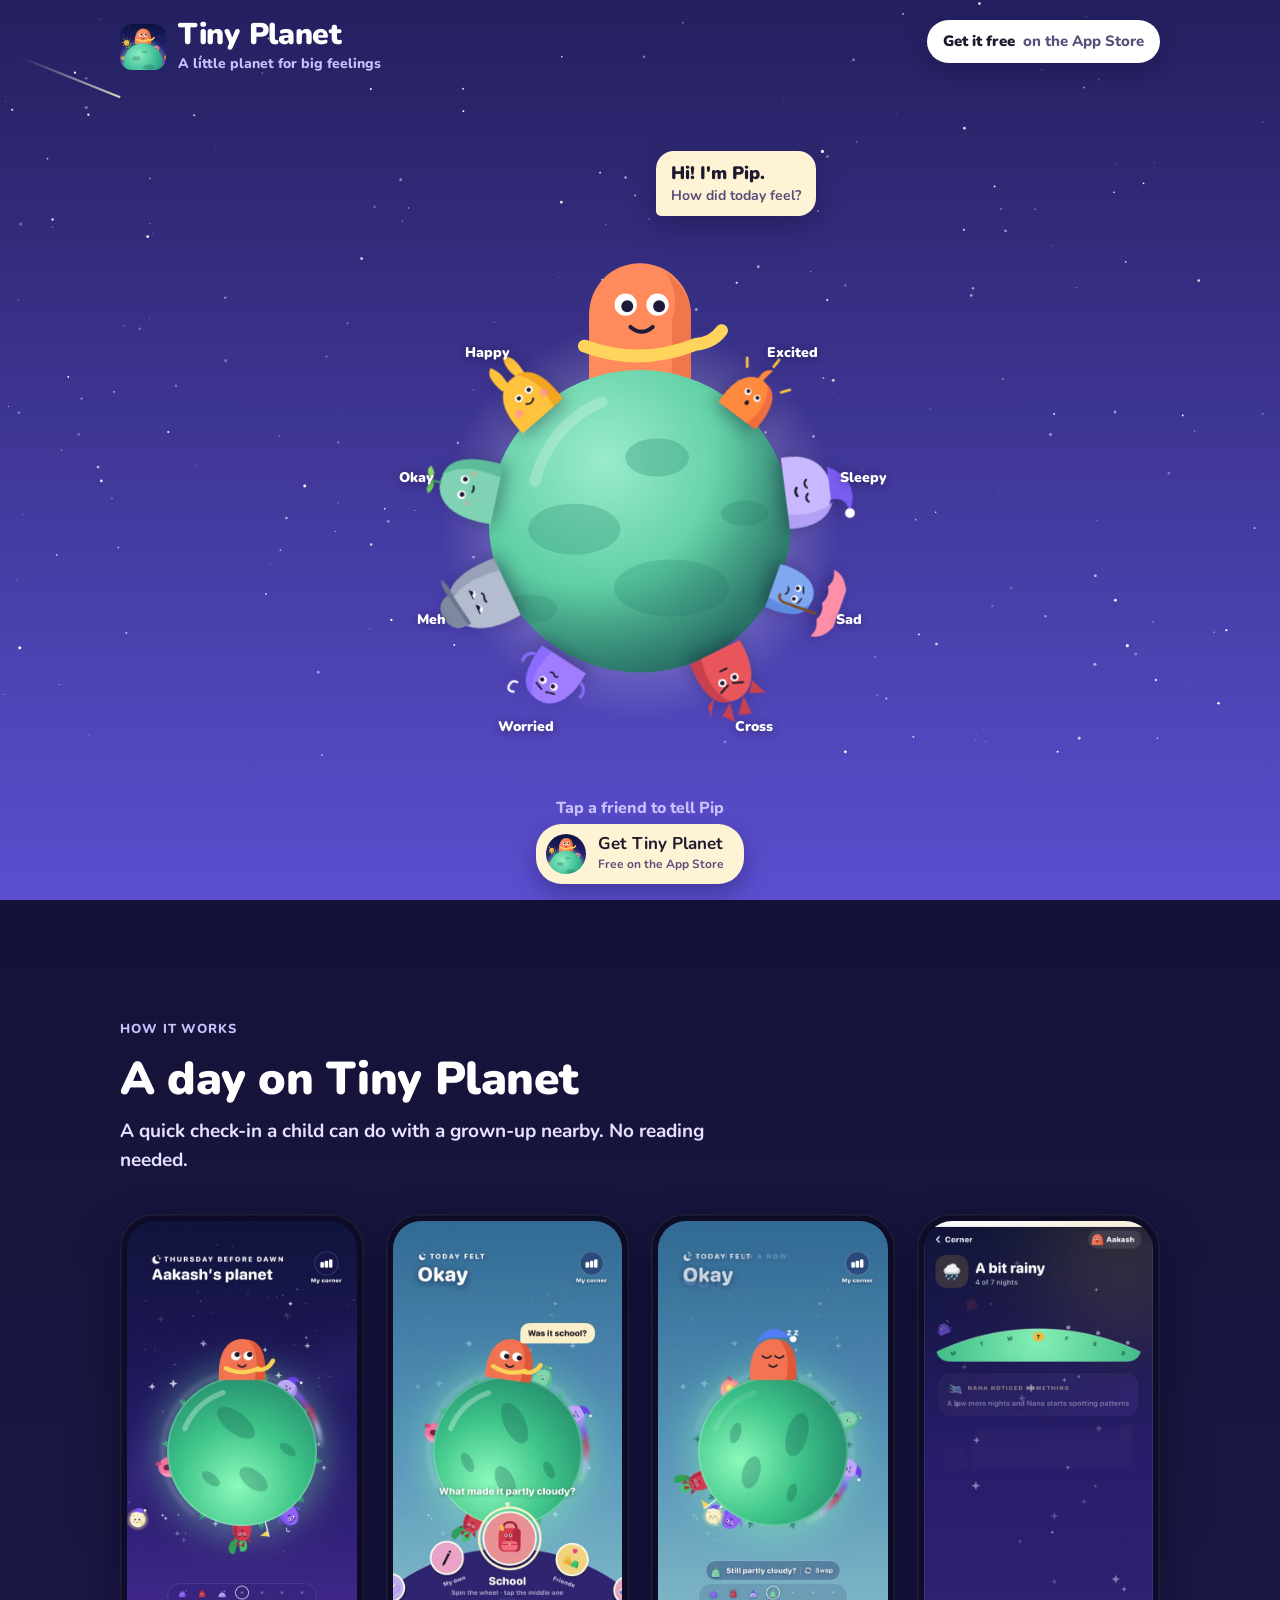
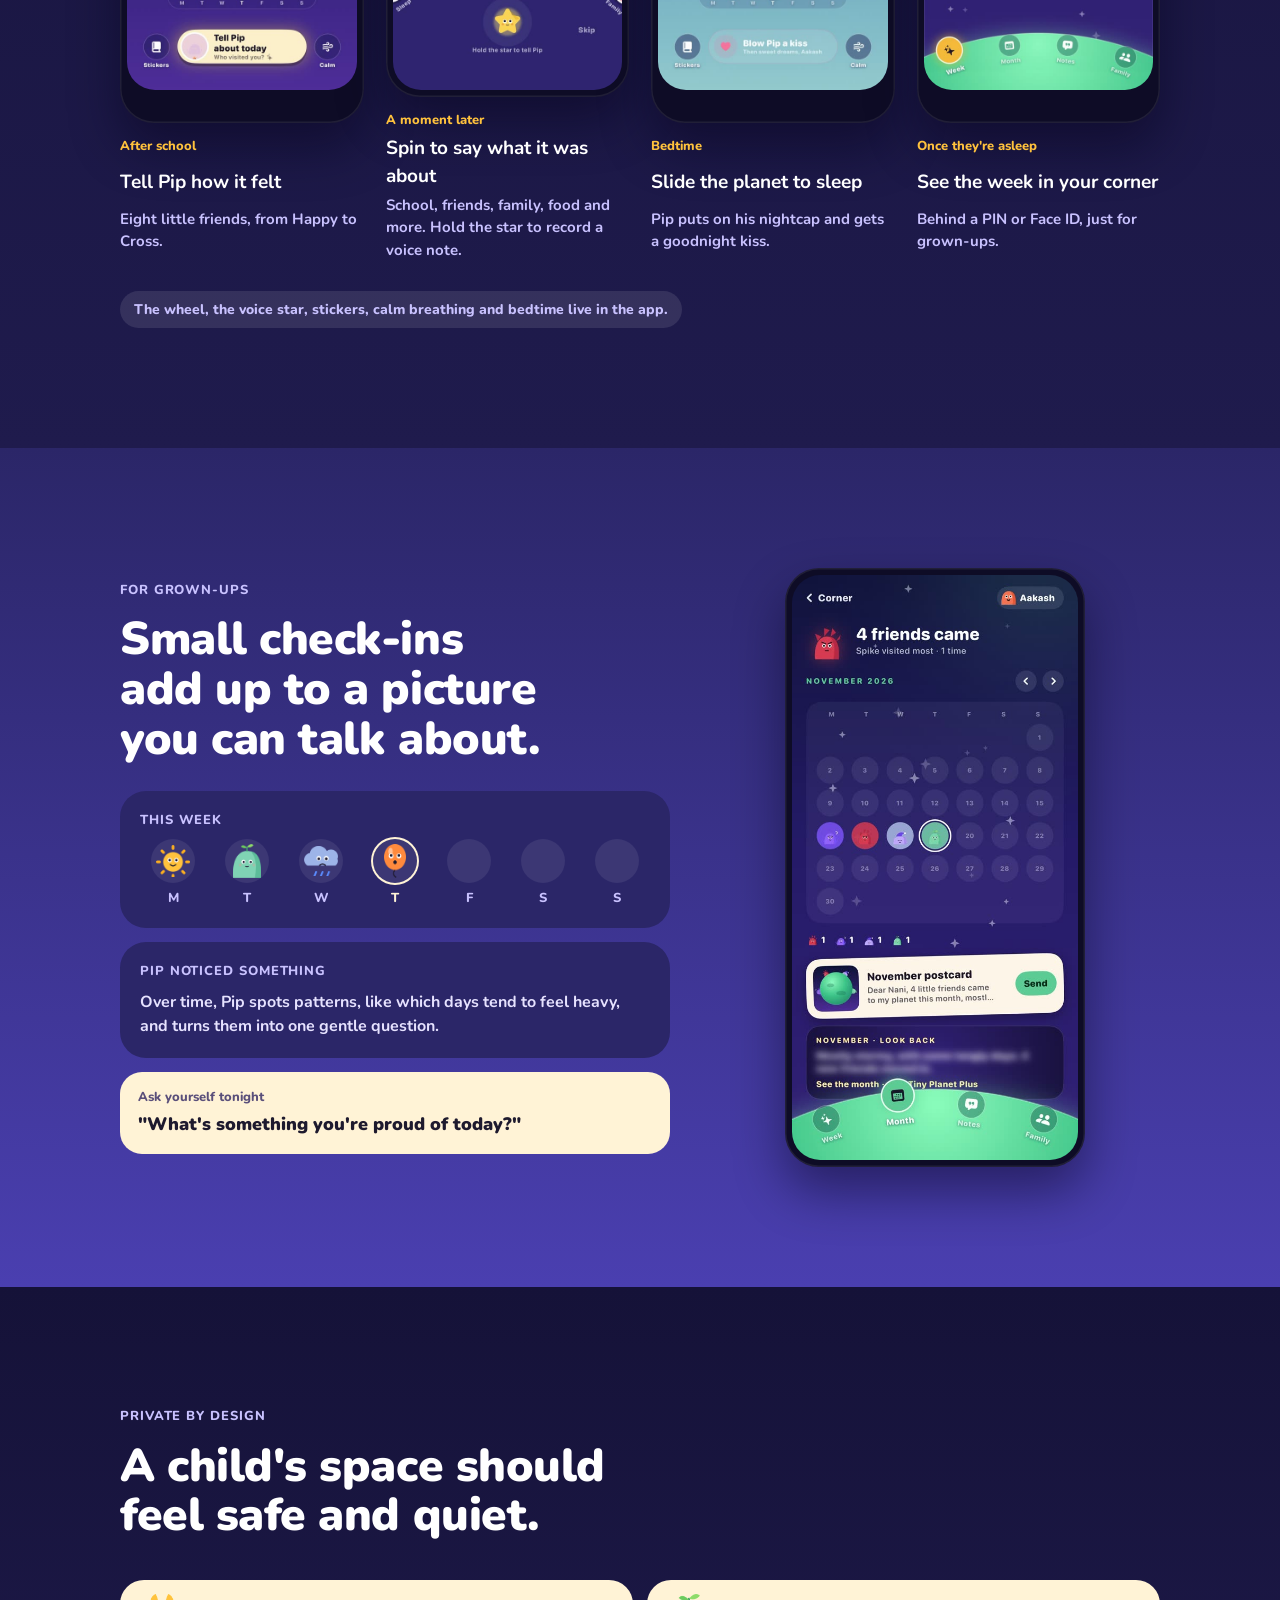
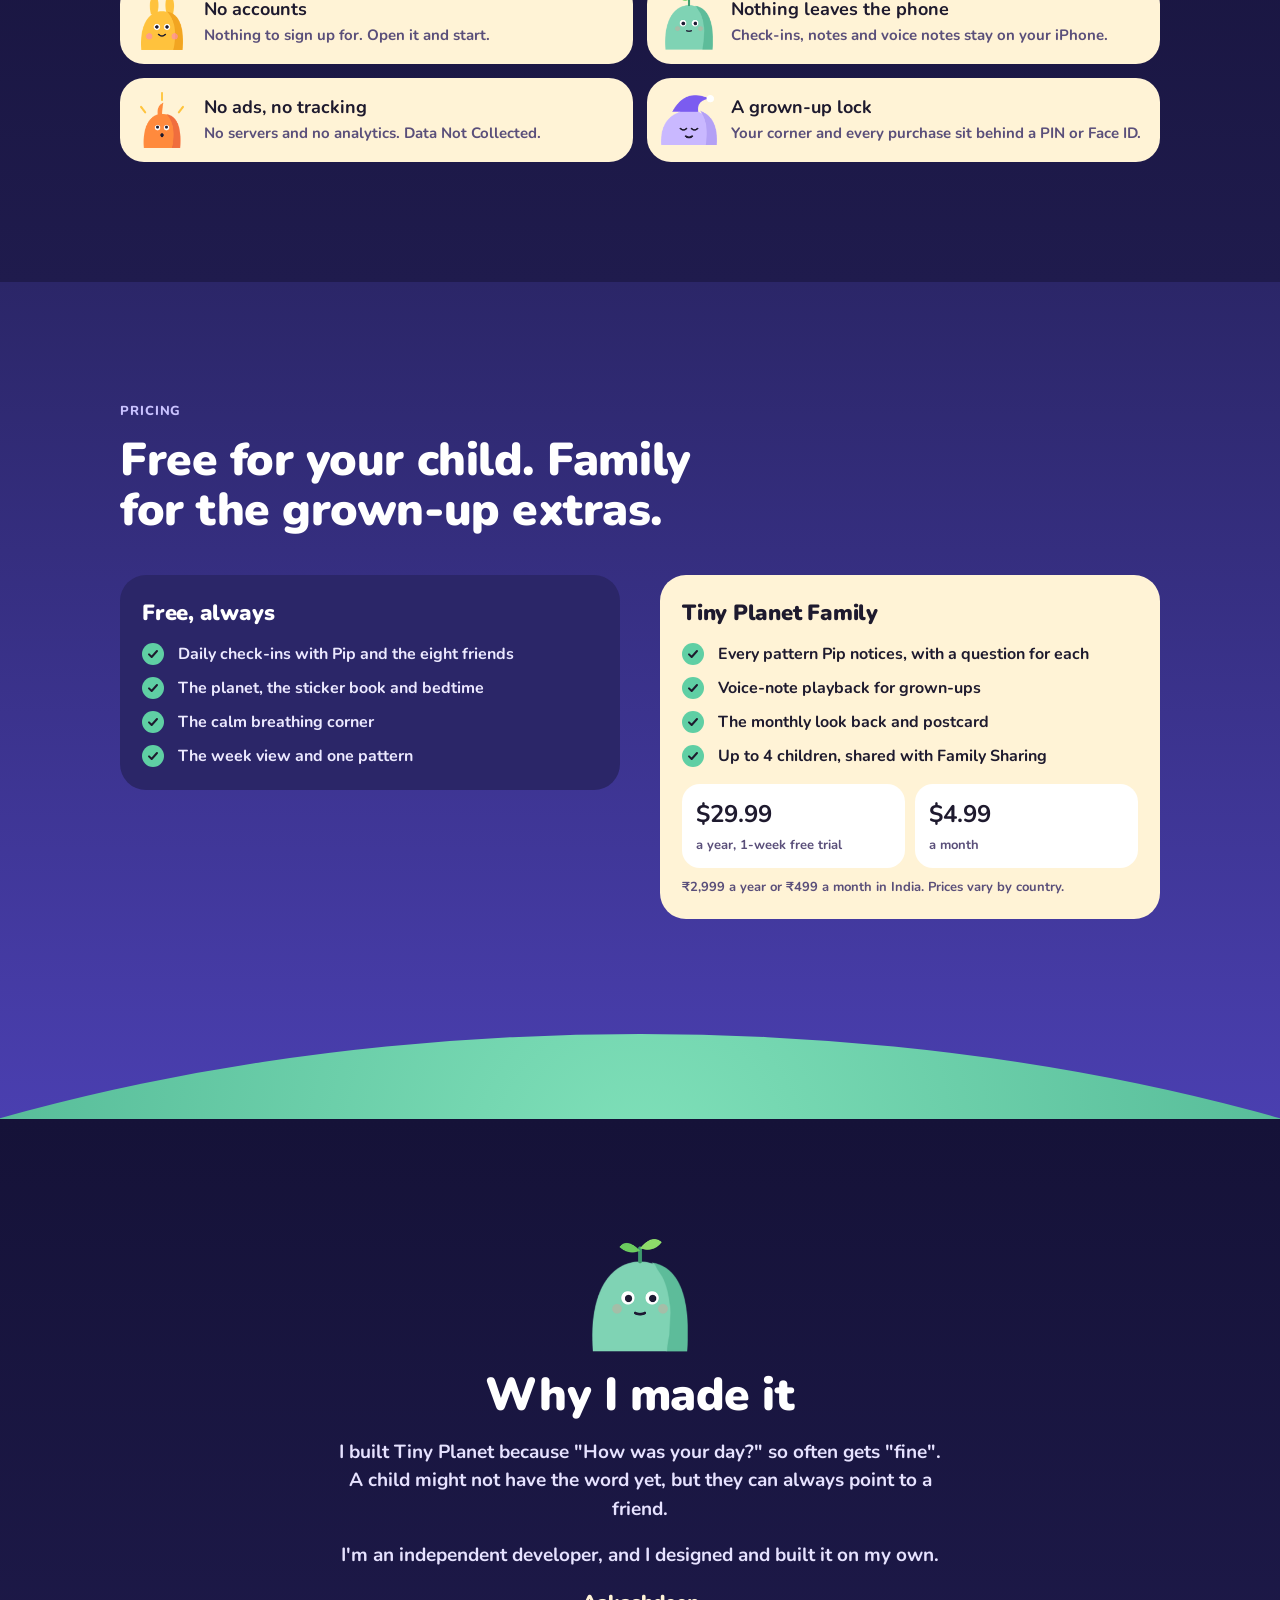
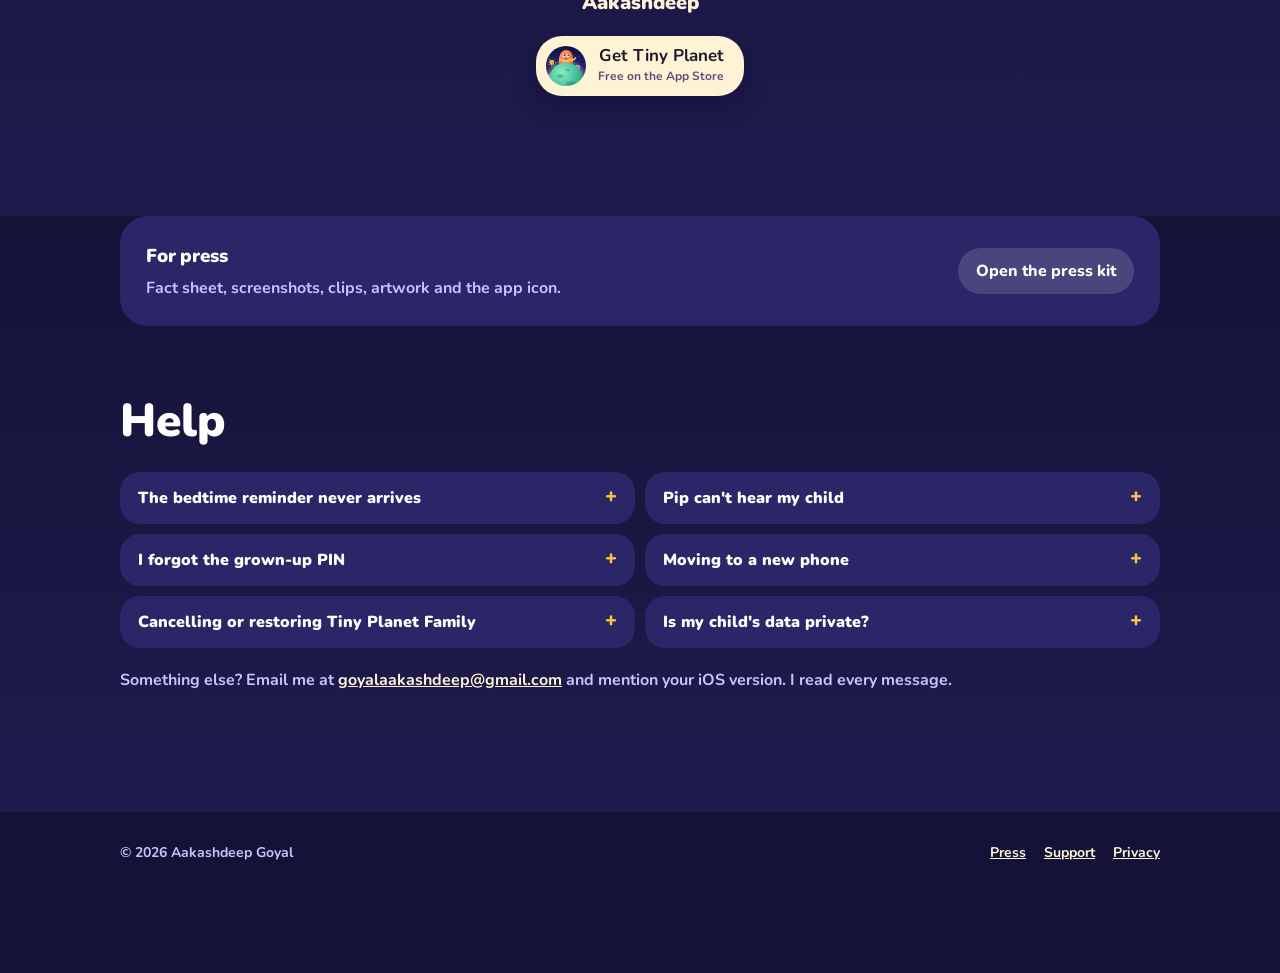
==== commit 364b973f: "Version tags so visitors always get the latest look" ====
--- a/index.html
+++ b/index.html
@@ -15,7 +15,7 @@
   <link rel="preconnect" href="https://fonts.googleapis.com">
   <link rel="preconnect" href="https://fonts.gstatic.com" crossorigin>
   <link href="https://fonts.googleapis.com/css2?family=Nunito:wght@600;700;800;900&display=swap" rel="stylesheet">
-  <link rel="stylesheet" href="app/home.css">
+  <link rel="stylesheet" href="app/home.css?v=3">
 </head>
 <body>
   <script>document.documentElement.classList.add('js')</script>
@@ -221,6 +221,6 @@
 
   <div class="dock" id="dock"><a class="pill" href="https://apps.apple.com/app/id6836402595"><span class="face"><img src="assets/icon.png" alt=""></span><span><b>Get Tiny Planet</b><small>Free on the App Store</small></span></a></div>
 
-  <script src="app/home.js"></script>
+  <script src="app/home.js?v=3"></script>
 </body>
 </html>
--- a/app/home.css
+++ b/app/home.css
@@ -0,0 +1,208 @@
+@property --top { syntax: "<color>"; inherits: true; initial-value: #241f5e; }
+@property --bottom { syntax: "<color>"; inherits: true; initial-value: #5b4fd0; }
+@property --glow { syntax: "<color>"; inherits: true; initial-value: rgba(0,0,0,0); }
+
+:root {
+  --night: #1f1b4d;
+  --deep: #151238;
+  --panel: #2b2668;
+  --panel-2: #353080;
+  --lav: #c9c2ff;
+  --yellow: #ffc23d;
+  --cream: #fff3d6;
+  --ink: #1e1a2e;
+  --muted: #5a4f7a;
+  --planet: #5fcfa4;
+  --round: ui-rounded, "SF Pro Rounded", "Nunito", "Arial Rounded MT Bold", system-ui, sans-serif;
+  color-scheme: dark;
+}
+* { box-sizing: border-box; -webkit-tap-highlight-color: transparent; }
+html { scroll-behavior: smooth; }
+body { margin: 0; font-family: var(--round); color: #fff; background: var(--deep); -webkit-font-smoothing: antialiased; line-height: 1.5; }
+img, video { display: block; max-width: 100%; }
+a { color: var(--cream); }
+button { font: inherit; color: inherit; }
+:focus-visible { outline: 3px solid var(--yellow); outline-offset: 3px; border-radius: 14px; }
+.wrap { width: 100%; max-width: 1080px; margin: 0 auto; padding-left: max(20px, env(safe-area-inset-left, 0px)); padding-right: max(20px, env(safe-area-inset-right, 0px)); }
+.kicker { font-weight: 800; font-size: 13px; letter-spacing: 0.07em; text-transform: uppercase; color: var(--lav); }
+h1, h2, h3 { margin: 0; font-weight: 900; letter-spacing: -0.01em; text-wrap: balance; }
+h2 { font-size: clamp(30px, 4.4vw, 46px); line-height: 1.08; }
+p { margin: 0; }
+.lead { color: #e6e2ff; font-weight: 700; font-size: clamp(17px, 1.6vw, 19px); }
+
+/* app-style buttons */
+.pill { display: inline-flex; align-items: center; gap: 12px; background: var(--cream); color: var(--ink); text-decoration: none; border: 0; border-radius: 26px; padding: 10px 20px 10px 10px; font-weight: 900; cursor: pointer; box-shadow: 0 10px 24px rgba(10,6,40,0.3); transition: transform .15s; }
+.pill:active { transform: scale(0.97); }
+.pill .face { width: 40px; height: 40px; border-radius: 50%; overflow: hidden; flex: none; }
+.pill .face img { width: 100%; height: 100%; }
+.pill b { display: block; font-size: 17px; line-height: 1.1; }
+.pill small { display: block; font-weight: 700; color: var(--muted); font-size: 12px; margin-top: 2px; }
+.ghost { background: rgba(255,255,255,0.14); color: #fff; border: 0; border-radius: 999px; padding: 11px 18px; font-weight: 800; cursor: pointer; text-decoration: none; display: inline-block; }
+
+/* ---------------- hero: the planet ---------------- */
+.hero {
+  position: relative; min-height: 100svh; overflow: hidden;
+  background: radial-gradient(70vmax 50vmax at 50% 60%, var(--glow), transparent 60%), linear-gradient(180deg, var(--top), var(--bottom));
+  transition: --top 1.4s ease, --bottom 1.4s ease, --glow 1.2s ease;
+}
+#sky { position: absolute; inset: 0; width: 100%; height: 100%; pointer-events: none; }
+.bar { position: relative; z-index: 3; display: flex; justify-content: space-between; align-items: flex-start; gap: 16px; padding-top: max(20px, env(safe-area-inset-top, 0px)); }
+.brand { display: flex; gap: 12px; align-items: center; }
+.brand img { width: 46px; height: 46px; border-radius: 12px; }
+.brand h1 { font-size: clamp(24px, 3vw, 30px); line-height: 1; }
+.brand p { font-weight: 800; color: var(--lav); font-size: 14px; margin-top: 3px; }
+.store { display: inline-flex; align-items: center; gap: 8px; background: #fff; color: var(--ink); text-decoration: none; font-weight: 900; border-radius: 999px; padding: 10px 16px; font-size: 15px; white-space: nowrap; box-shadow: 0 8px 20px rgba(10,6,40,0.25); }
+.store span { color: var(--muted); font-weight: 800; }
+
+.scene { position: relative; z-index: 2; height: calc(100svh - 96px); min-height: 560px; }
+.planet-wrap { position: absolute; left: 50%; top: 50%; width: min(56vw, 46vh, 470px); aspect-ratio: 1; transform: translate(-50%, -46%); }
+.planet-wrap svg { width: 100%; height: 100%; overflow: visible; }
+.friends { position: absolute; inset: -12%; }
+.pick { position: absolute; width: 17%; aspect-ratio: 1; border: 0; padding: 0; background: none; cursor: pointer; transform: translate(-50%, -50%); transition: transform .5s cubic-bezier(.3,1.6,.5,1), opacity .4s, filter .3s; filter: drop-shadow(0 8px 12px rgba(10,6,40,0.35)); }
+.pick img { width: 100%; height: 100%; object-fit: contain; pointer-events: none; }
+.pick span { position: absolute; left: 50%; top: 100%; transform: translateX(-50%); font-weight: 900; font-size: 14px; white-space: nowrap; text-shadow: 0 1px 8px rgba(0,0,0,0.35); }
+.pick:hover { transform: translate(-50%, -50%) scale(1.1); }
+.friends.done .pick { opacity: 0; transform: translate(-50%, -50%) scale(0.5); pointer-events: none; }
+.friends.done .pick.chosen { opacity: 1; transform: translate(-50%, -50%) scale(1.3); }
+.bubble { position: absolute; z-index: 4; left: 50%; top: calc(50% - min(56vw, 46vh, 470px) * 0.46 - 70px); transform: translate(10%, -100%); max-width: min(72vw, 300px);
+  background: var(--cream); color: var(--ink); font-weight: 900; font-size: 18px; line-height: 1.25; padding: 11px 15px; border-radius: 18px 18px 18px 5px; box-shadow: 0 10px 26px rgba(10,6,40,0.28); }
+.bubble small { display: block; font-weight: 700; color: var(--muted); font-size: 14px; margin-top: 3px; }
+.bubble.pop { animation: pop .45s cubic-bezier(.3,1.6,.5,1); }
+@keyframes pop { from { transform: translate(10%, -100%) scale(0.85); } }
+.hop #pipBody { animation: hop .6s cubic-bezier(.3,1.5,.5,1); }
+@keyframes hop { 35% { transform: translateY(-22px); } }
+#pipBody { transform-box: view-box; }
+
+/* the hook, after one feeling */
+.hook { position: absolute; z-index: 5; left: 50%; bottom: 26px; width: min(92vw, 520px); transform: translate(-50%, 30px); opacity: 0; pointer-events: none;
+  background: var(--night); border-radius: 28px; padding: 18px; display: grid; grid-template-columns: 72px 1fr; gap: 14px; align-items: center; box-shadow: 0 20px 50px rgba(0,0,0,0.4); transition: opacity .45s, transform .6s cubic-bezier(.2,.9,.2,1); }
+.hook.on { opacity: 1; transform: translate(-50%, 0); pointer-events: auto; }
+.hook > img { width: 72px; height: 72px; object-fit: contain; }
+.hook h3 { font-size: 19px; line-height: 1.2; }
+.hook p { color: var(--lav); font-weight: 700; font-size: 14px; margin-top: 4px; }
+.hook .acts { grid-column: 1 / -1; display: flex; flex-wrap: wrap; gap: 10px; align-items: center; }
+.hint { position: absolute; z-index: 3; left: 0; right: 0; bottom: 24px; text-align: center; font-weight: 800; color: var(--lav); transition: opacity .3s; }
+.hint.off { opacity: 0; }
+.scroll-cue { display: block; width: 26px; height: 26px; margin: 8px auto 0; opacity: 0.7; }
+
+/* ---------------- sections, drawn like app screens ---------------- */
+section.s { position: relative; padding-block: clamp(70px, 10vw, 120px); }
+.s .head { max-width: 640px; display: grid; gap: 14px; margin-bottom: 40px; }
+.night-bg { background: linear-gradient(180deg, var(--deep), var(--night)); }
+.dusk-bg { background: linear-gradient(180deg, #2b2668, #4a3fb0); }
+.ground { position: relative; overflow: hidden; }
+.ground::after { content: ""; position: absolute; left: 50%; bottom: -1180px; width: 2600px; height: 1300px; transform: translateX(-50%); border-radius: 50%; background: radial-gradient(circle at 50% 10%, #7fe0b9, #3fa786 60%); pointer-events: none; }
+.ground > .wrap { position: relative; z-index: 1; }
+
+/* a day: phones in a row */
+.day { display: grid; grid-template-columns: repeat(4, 1fr); gap: 22px; }
+.day figure { margin: 0; display: grid; gap: 14px; }
+.phone { border-radius: 34px; padding: 7px; background: #0e0c26; box-shadow: 0 24px 50px rgba(5, 3, 25, 0.45), inset 0 0 0 1.5px rgba(255,255,255,0.08); }
+.screen { border-radius: 28px; overflow: hidden; aspect-ratio: 540 / 1104; background: var(--panel); position: relative; }
+.screen video, .screen img { width: 100%; height: 100%; object-fit: cover; }
+.day figcaption { display: grid; gap: 3px; }
+.day figcaption b { font-size: 19px; }
+.day figcaption span { color: var(--lav); font-weight: 700; font-size: 15px; }
+.day .when { font-size: 13px; font-weight: 800; color: var(--yellow); }
+.app-only { display: inline-flex; gap: 8px; align-items: center; margin-top: 30px; background: rgba(255,255,255,0.1); border-radius: 999px; padding: 8px 14px; font-weight: 800; color: var(--lav); font-size: 14px; }
+
+/* grown-ups */
+.corner { display: grid; grid-template-columns: 1.1fr 0.9fr; gap: 40px; align-items: center; }
+.cards { display: grid; gap: 14px; }
+.card { background: var(--panel); border-radius: 26px; padding: 20px; }
+.card .kicker { margin-bottom: 8px; }
+.week { display: grid; grid-template-columns: repeat(7, 1fr); gap: 8px; text-align: center; }
+.week div { display: grid; justify-items: center; gap: 6px; font-weight: 800; font-size: 13px; color: var(--lav); }
+.week i { width: 44px; height: 44px; border-radius: 50%; background: rgba(255,255,255,0.08); display: grid; place-items: center; }
+.week i img { width: 34px; height: 34px; object-fit: contain; }
+.week .today { color: var(--cream); }
+.week .today i { box-shadow: 0 0 0 2px var(--cream); }
+.ask { background: var(--cream); color: var(--ink); border-radius: 22px; padding: 16px 18px; font-weight: 900; font-size: 18px; }
+.ask small { display: block; color: var(--muted); font-weight: 800; font-size: 13px; margin-bottom: 4px; }
+.corner .phone { max-width: 300px; justify-self: center; }
+
+/* promises */
+.promises { list-style: none; padding: 0; margin: 0; display: grid; grid-template-columns: repeat(2, 1fr); gap: 14px; }
+.promises li { display: grid; grid-template-columns: 56px 1fr; gap: 14px; align-items: center; background: var(--cream); color: var(--ink); border-radius: 24px; padding: 14px 18px 14px 14px; }
+.promises img { width: 56px; height: 56px; object-fit: contain; }
+.promises b { display: block; font-size: 18px; }
+.promises span { color: var(--muted); font-weight: 700; font-size: 15px; }
+
+/* family */
+.family { display: grid; grid-template-columns: 1fr 1fr; gap: 40px; align-items: start; }
+.free { background: var(--panel); border-radius: 26px; padding: 22px; }
+.free h3, .plus h3 { font-size: 22px; margin-bottom: 12px; }
+.ticks { list-style: none; padding: 0; margin: 0; display: grid; gap: 10px; }
+.ticks li { display: grid; grid-template-columns: 26px 1fr; gap: 10px; font-weight: 700; color: #ece9ff; }
+.ticks li::before { content: ""; width: 22px; height: 22px; border-radius: 50%; background: var(--planet) url("data:image/svg+xml,%3Csvg xmlns='http://www.w3.org/2000/svg' viewBox='0 0 24 24'%3E%3Cpath d='M6 12.5l4 4 8-9' stroke='%231e1a2e' stroke-width='3' fill='none' stroke-linecap='round' stroke-linejoin='round'/%3E%3C/svg%3E") center/16px no-repeat; margin-top: 1px; }
+.plus { background: var(--cream); color: var(--ink); border-radius: 26px; padding: 22px; }
+.plus .ticks li { color: var(--ink); }
+.prices { display: grid; grid-template-columns: 1fr 1fr; gap: 10px; margin: 16px 0 10px; }
+.price { background: #fff; border-radius: 18px; padding: 12px 14px; }
+.price b { display: block; font-size: 24px; }
+.price span { color: var(--muted); font-weight: 700; font-size: 13px; }
+.plus .note { color: var(--muted); font-weight: 700; font-size: 13px; }
+
+/* maker */
+.maker { max-width: 660px; margin: 0 auto; text-align: center; display: grid; gap: 18px; justify-items: center; }
+.maker img { width: 96px; }
+.maker p { color: #e6e2ff; font-weight: 700; font-size: 19px; }
+.maker .sig { color: var(--cream); font-weight: 900; font-size: 20px; }
+
+/* press + help */
+.press { display: flex; flex-wrap: wrap; gap: 20px; justify-content: space-between; align-items: center; background: var(--panel); border-radius: 28px; padding: 26px; }
+.press p { color: var(--lav); font-weight: 700; margin-top: 6px; }
+.faq { display: grid; grid-template-columns: 1fr 1fr; gap: 10px; margin-top: 26px; }
+.faq details { background: var(--panel); border-radius: 20px; padding: 14px 18px; }
+.faq summary { cursor: pointer; font-weight: 900; list-style: none; display: flex; justify-content: space-between; gap: 10px; }
+.faq summary::-webkit-details-marker { display: none; }
+.faq summary::after { content: "+"; color: var(--yellow); font-size: 20px; line-height: 1; }
+.faq details[open] summary::after { content: "–"; }
+.faq details p { margin-top: 8px; color: #e6e2ff; font-weight: 600; }
+.contact { margin-top: 20px; color: var(--lav); font-weight: 700; }
+footer { padding-block: 30px calc(110px + env(safe-area-inset-bottom, 0px)); color: var(--lav); font-weight: 700; font-size: 14px; }
+footer .wrap { display: flex; flex-wrap: wrap; justify-content: space-between; gap: 12px; }
+footer nav { display: flex; gap: 18px; }
+
+/* the app button that follows you */
+.dock { position: fixed; z-index: 30; left: 50%; bottom: max(16px, env(safe-area-inset-bottom, 0px)); transform: translate(-50%, 140%); transition: transform .5s cubic-bezier(.2,.9,.2,1); }
+.dock.on { transform: translate(-50%, 0); }
+
+/* entrance */
+.js .rise { opacity: 0; transform: translateY(26px); transition: opacity .8s, transform 1s cubic-bezier(.2,.8,.2,1); }
+.js .rise.in { opacity: 1; transform: none; }
+
+@media (max-width: 900px) {
+  .day { grid-template-columns: repeat(4, 72%); overflow-x: auto; scroll-snap-type: x mandatory; padding-bottom: 10px; margin-inline: -20px; padding-inline: 20px; scrollbar-width: none; }
+  .day figure { scroll-snap-align: center; }
+  .corner, .family { grid-template-columns: 1fr; }
+  .promises, .faq { grid-template-columns: 1fr; }
+  .planet-wrap { width: min(64vw, 40vh, 420px); }
+  .bubble { left: auto; right: 16px; transform: translateY(-100%); top: calc(50% - min(64vw, 40vh, 420px) * 0.46 - 64px); }
+  @keyframes pop { from { transform: translateY(-100%) scale(0.85); } }
+  .store span { display: none; }
+}
+@media (max-width: 520px) { .pick span { font-size: 12px; } .brand p { display: none; } }
+@media (prefers-reduced-motion: reduce) {
+  *, *::before, *::after { animation-duration: .01ms !important; transition-duration: .01ms !important; }
+  .js .rise { opacity: 1; transform: none; }
+}
+html, body { overflow-x: clip; }
+.ground { padding-bottom: clamp(150px, 16vw, 200px) !important; } .ground::after { bottom: -1215px; }
+
+/* friends standing on the planet */
+.friends { inset: 0 !important; }
+.pick { width: 15%; transform: translate(-50%, -88%) rotate(var(--r)); transform-origin: 50% 88%; filter: drop-shadow(0 6px 8px rgba(10,6,40,0.3)); }
+.pick img { transform-origin: 50% 96%; }
+.pick:hover { transform: translate(-50%, -88%) rotate(var(--r)) scale(1.1); }
+.friends.done .pick { opacity: 0.55; transform: translate(-50%, -88%) rotate(var(--r)) scale(0.92); pointer-events: none; filter: saturate(0.6) drop-shadow(0 6px 8px rgba(10,6,40,0.3)); }
+.friends.done .pick.chosen { opacity: 1; transform: translate(-50%, -88%) rotate(var(--r)) scale(1.28); filter: drop-shadow(0 0 18px rgba(255,255,255,0.45)); }
+.friends .name { position: absolute; transform: translate(-50%, -50%); font-weight: 900; font-size: 14px; white-space: nowrap; text-shadow: 0 1px 8px rgba(0,0,0,0.4); pointer-events: none; transition: opacity .4s; }
+.friends.done .name { opacity: 0; }
+.friends.done .name.chosen { opacity: 1; }
+.pick span { display: none; }
+@media (max-width: 520px) { .friends .name { font-size: 12px; } }
+.pick { width: 17.5%; transform: translate(-50%, -93%) rotate(var(--r)); transform-origin: 50% 93%; }
+.pick:hover { transform: translate(-50%, -93%) rotate(var(--r)) scale(1.1); }
+.friends.done .pick { transform: translate(-50%, -93%) rotate(var(--r)) scale(0.92); }
+.friends.done .pick.chosen { transform: translate(-50%, -93%) rotate(var(--r)) scale(1.28); }
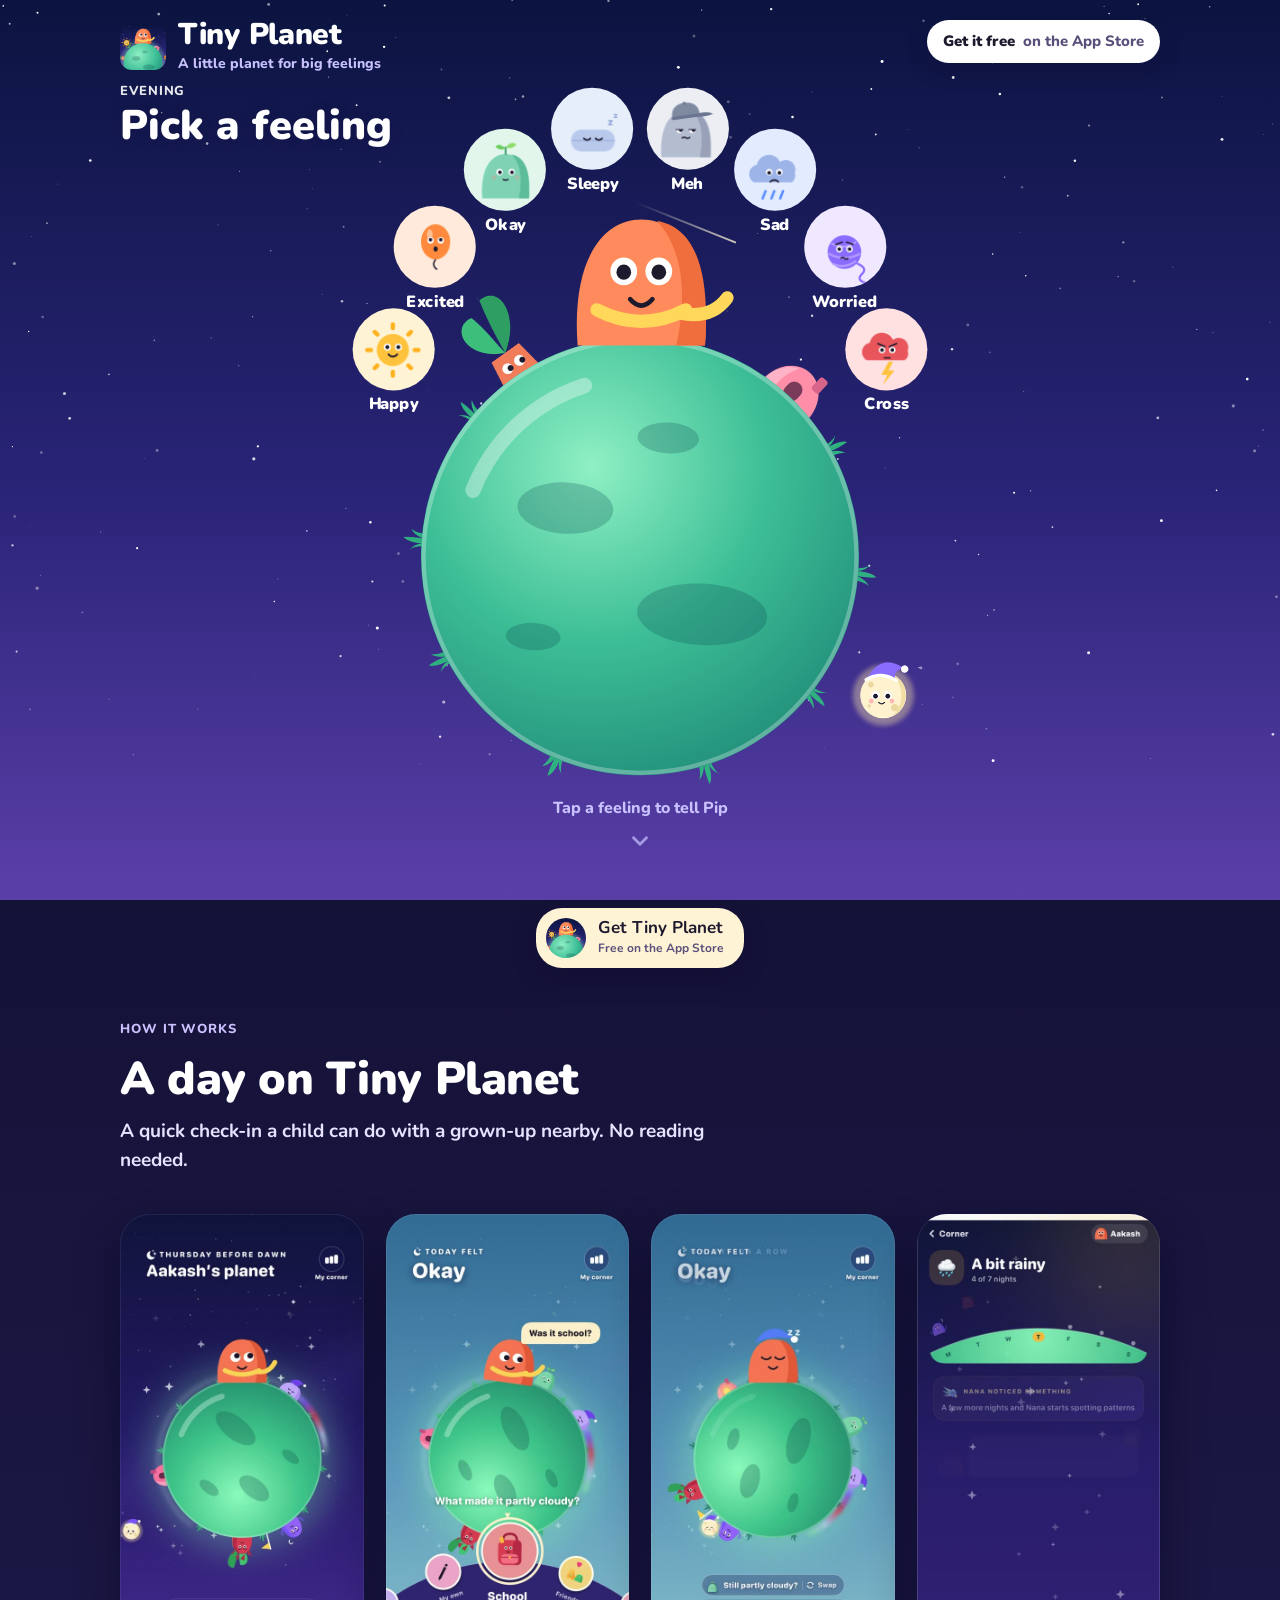
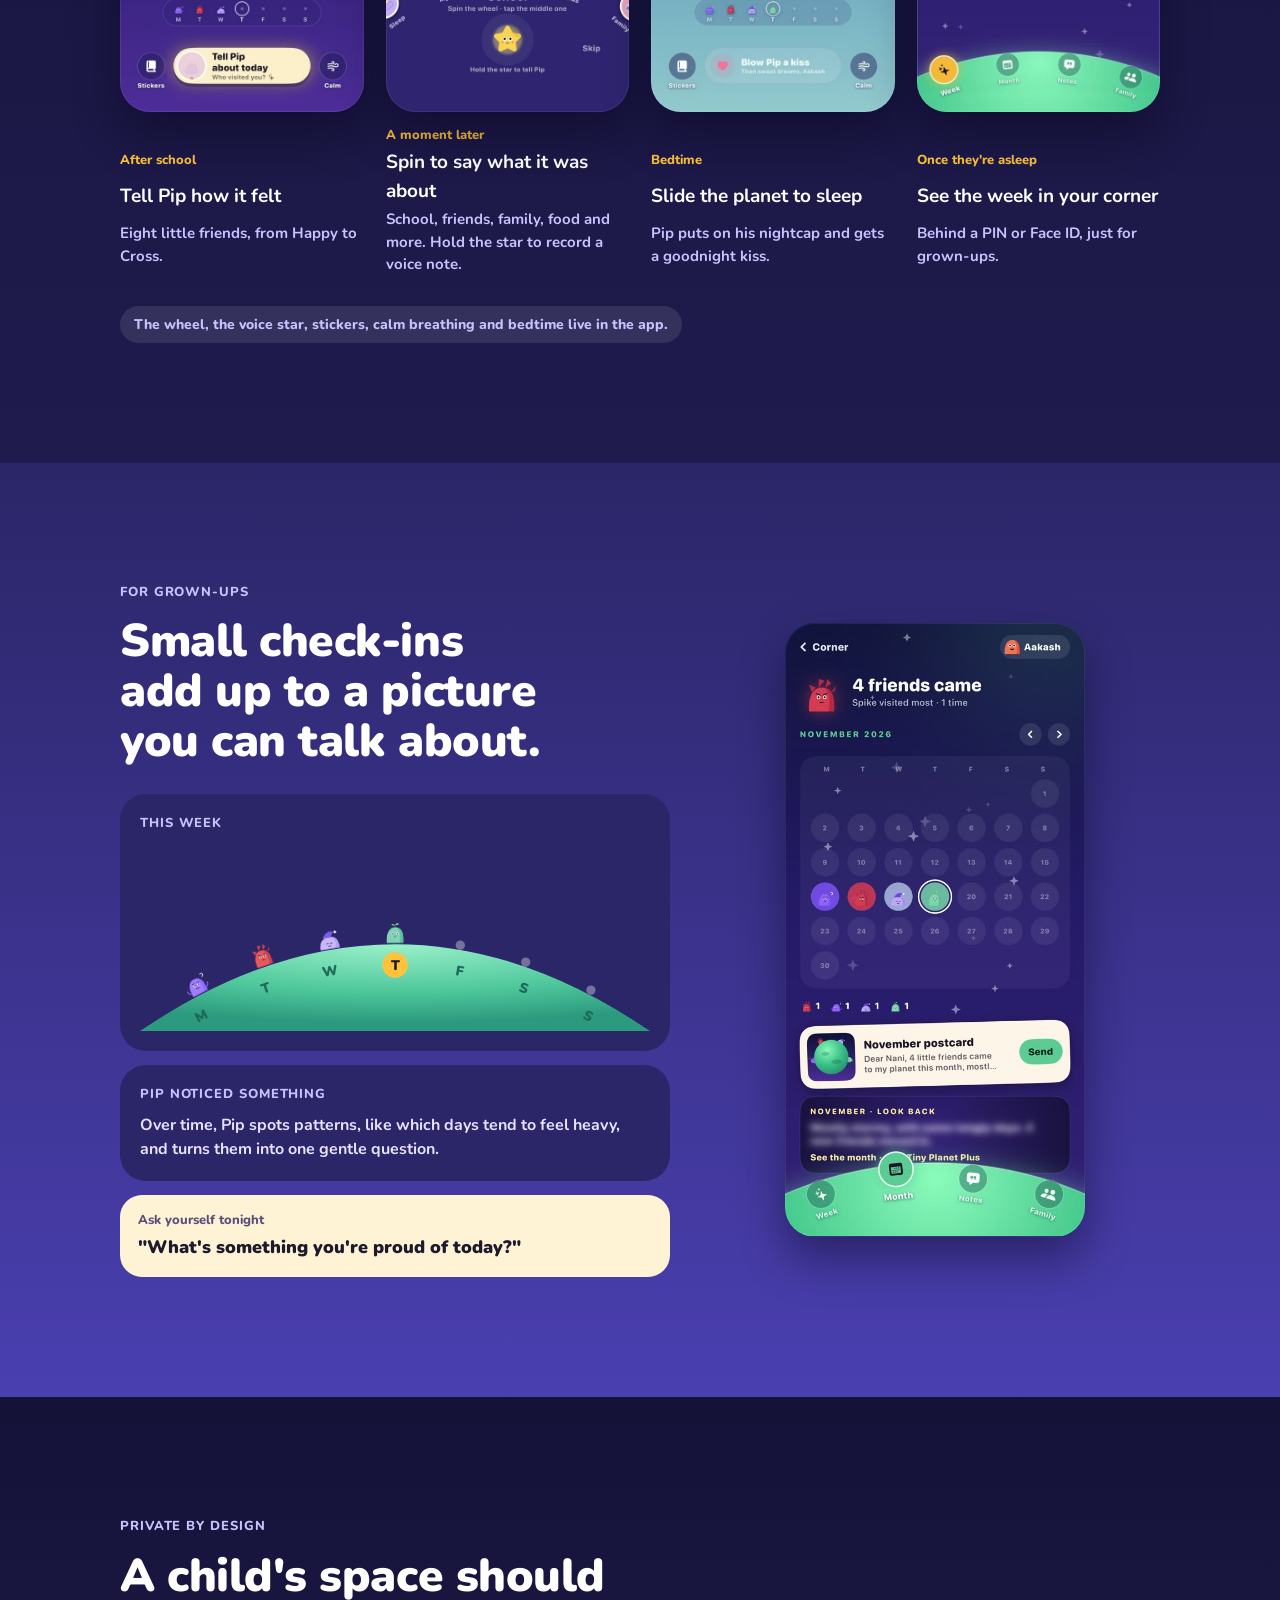
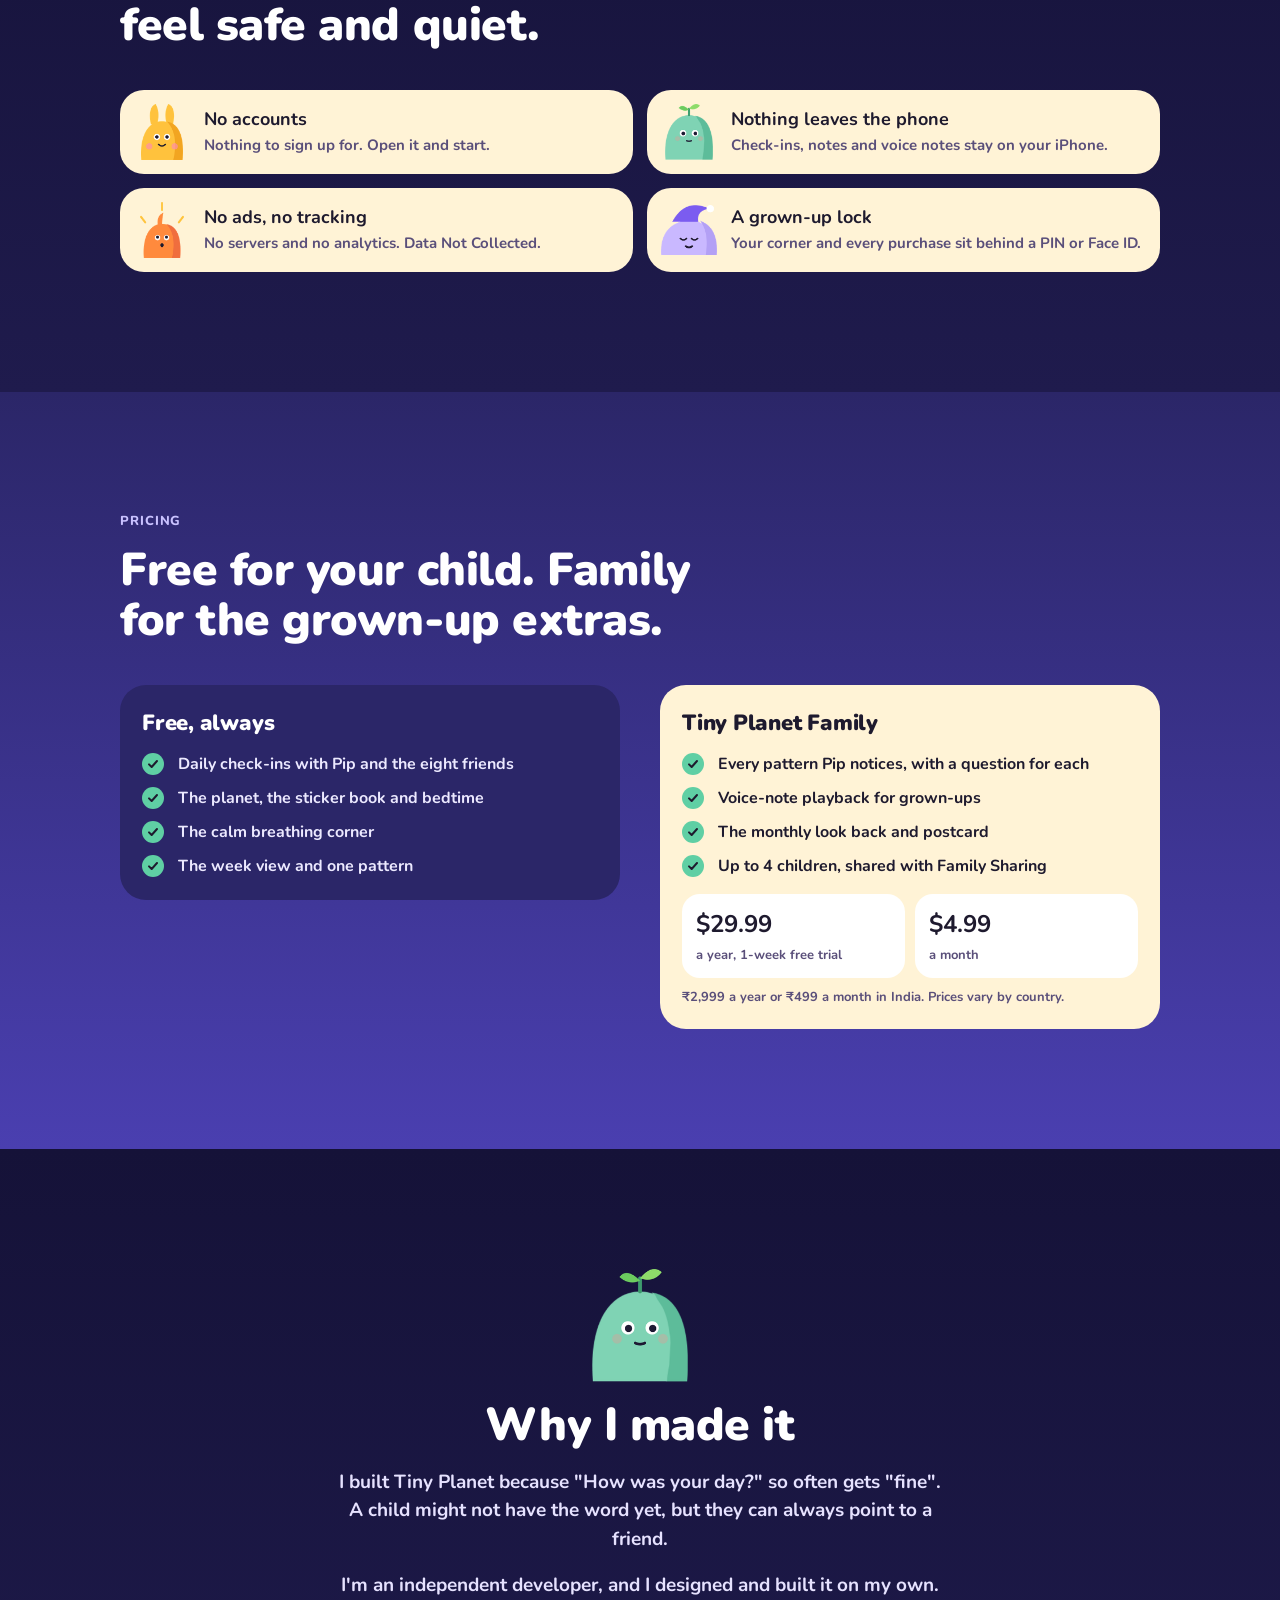
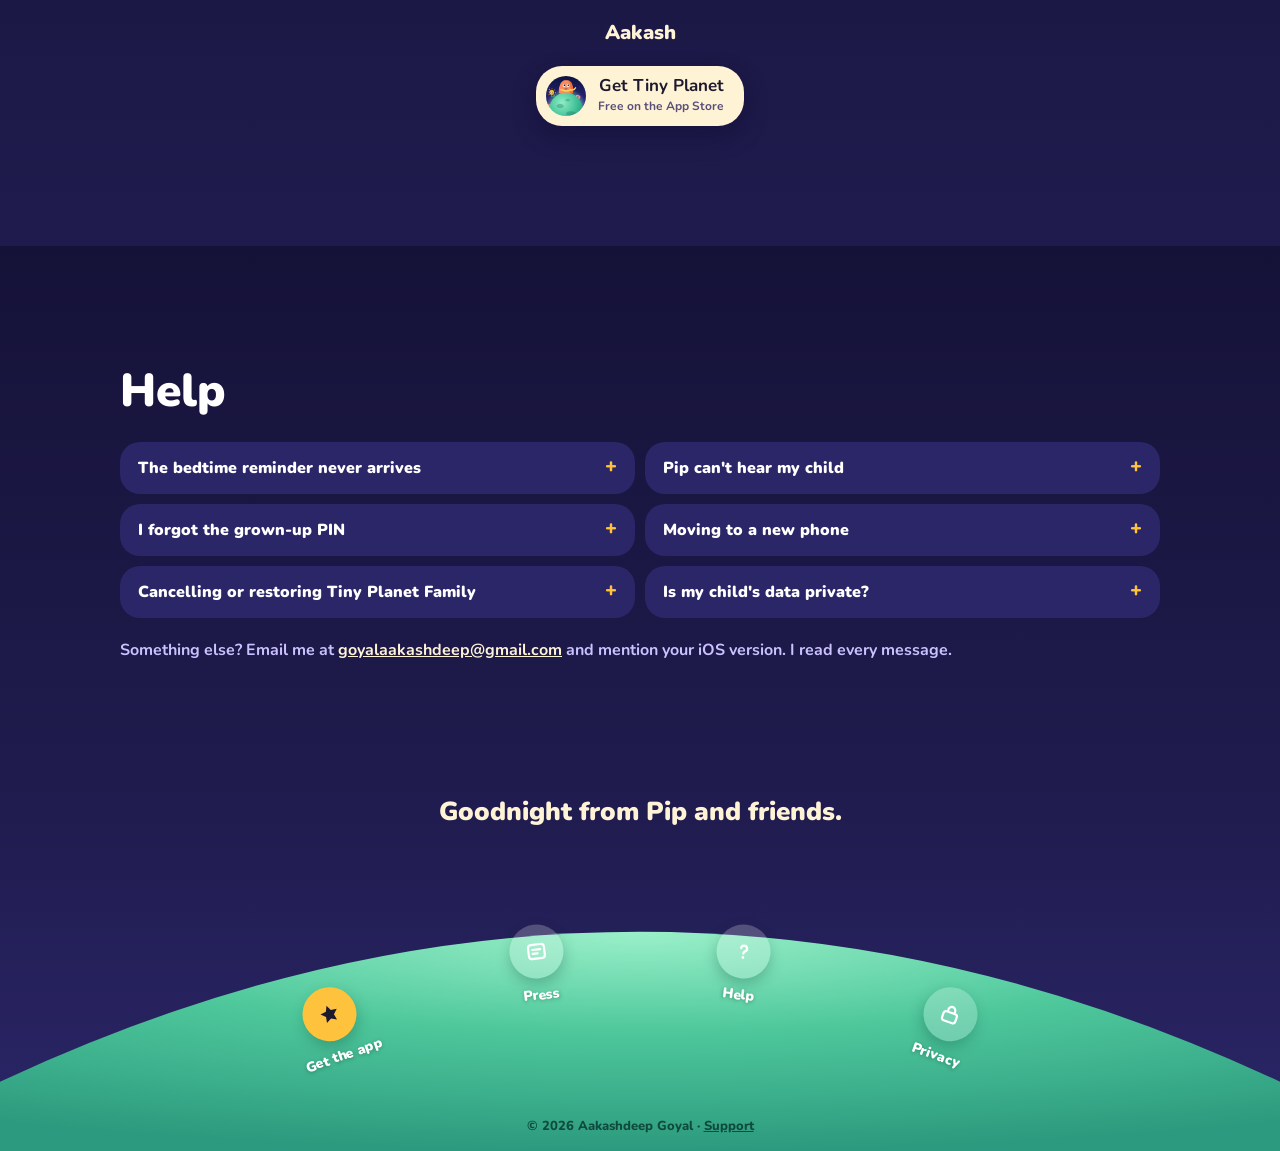
==== commit 436bb8c1: "Planet drawn like the app, curved-ground footer, calmer motion" ====
--- a/index.html
+++ b/index.html
@@ -15,7 +15,7 @@
   <link rel="preconnect" href="https://fonts.googleapis.com">
   <link rel="preconnect" href="https://fonts.gstatic.com" crossorigin>
   <link href="https://fonts.googleapis.com/css2?family=Nunito:wght@600;700;800;900&display=swap" rel="stylesheet">
-  <link rel="stylesheet" href="app/home.css?v=3">
+  <link rel="stylesheet" href="app/home.css?v=7">
 </head>
 <body>
   <script>document.documentElement.classList.add('js')</script>
@@ -30,46 +30,32 @@
       <a class="store" href="https://apps.apple.com/app/id6836402595">Get it free <span>on the App Store</span></a>
     </div>
 
-    <div class="scene">
-      <div class="planet-wrap" id="planetWrap">
-        <svg viewBox="0 0 520 520" aria-hidden="true">
-          <defs>
-            <radialGradient id="pg" cx="38%" cy="30%" r="78%"><stop offset="0" stop-color="#9aeccb"/><stop offset="0.55" stop-color="#5fcfa4"/><stop offset="1" stop-color="#2f8f78"/></radialGradient>
-            <radialGradient id="shade" cx="30%" cy="26%" r="82%"><stop offset="0.55" stop-color="#0f2b3a" stop-opacity="0"/><stop offset="1" stop-color="#0f2b3a" stop-opacity="0.4"/></radialGradient>
-            <radialGradient id="halo" cx="50%" cy="50%" r="50%"><stop offset="0.7" stop-color="#fff" stop-opacity="0.18"/><stop offset="1" stop-color="#fff" stop-opacity="0"/></radialGradient>
-            <clipPath id="ball"><circle cx="260" cy="300" r="190"/></clipPath>
-          </defs>
-          <circle cx="260" cy="300" r="250" fill="url(#halo)"/>
-          <g id="pipBody">
-            <path d="M196 140 V40 a64 64 0 0 1 128 0 V140 Z" fill="#ff8a5b"/>
-            <path d="M292 -12 a64 64 0 0 1 32 52 V140 H300 V48 a64 64 0 0 0 -8 -60 Z" fill="#e86f45" opacity="0.7"/>
-            <g id="pipEyes">
-              <circle cx="242" cy="28" r="14" fill="#fff"/><circle id="pupilL" cx="244" cy="30" r="7.5" fill="#1d1a3a"/>
-              <circle cx="282" cy="28" r="14" fill="#fff"/><circle id="pupilR" cx="284" cy="30" r="7.5" fill="#1d1a3a"/>
-            </g>
-            <path d="M248 56 q14 12 28 0" stroke="#1d1a3a" stroke-width="5" fill="none" stroke-linecap="round"/>
-            <path id="scarf" d="M190 80 q70 26 140 -2 q20 -8 30 -26" stroke="#ffd45c" stroke-width="16" fill="none" stroke-linecap="round"/>
+    <div class="scene" id="scene">
+      <div class="apptitle" aria-live="polite"><p class="kicker" id="kick">How was today?</p><p class="big" id="big">Pick a feeling</p></div>
+      <div class="world" id="world" aria-label="Pip's planet">
+        <img class="orbiter" id="orbiter" src="app/p/ch_luna_happy.png" alt="" aria-hidden="true">
+        <div class="spinner" id="spinner" aria-hidden="true">
+          <div class="globe"></div>
+          <div class="spots"><i style="width:56px;height:30px;left:55px;top:87px"></i><i style="width:76px;height:36px;left:128px;top:142px"></i><i style="width:36px;height:18px;left:123px;top:49px"></i><i style="width:32px;height:16px;left:52px;top:170px"></i></div>
+        </div>
+        <svg class="rim" viewBox="0 0 360 760" aria-hidden="true"><circle cx="180" cy="384" r="126.5" fill="none" stroke="#fff" stroke-opacity=".28" stroke-width="2.5"/><path id="shine" fill="none" stroke="#fff" stroke-opacity=".35" stroke-width="9" stroke-linecap="round"/></svg>
+        <svg class="pip" id="pip" viewBox="0 0 76 72.2" aria-hidden="true">
+          <g id="pipInner">
+            <path d="M0 72.2 C-3.8 22.8 15.2 0 38 0 C60.8 0 79.8 22.8 76 72.2 Z" fill="#FF8A5B"/>
+            <path d="M47.5 0.76 C66.5 3.8 79.8 22.8 76 72.2 L58.9 72.2 C66.5 38 60.8 15.2 47.5 0.76 Z" fill="#F06E3E"/>
+            <g id="eyesOpen"><circle cx="27.55" cy="29.64" r="7.98" fill="#fff"/><circle id="pupilL" cx="27.55" cy="29.64" r="4.39" fill="#1E1A2E"/><circle cx="48.45" cy="29.64" r="7.98" fill="#fff"/><circle id="pupilR" cx="48.45" cy="29.64" r="4.39" fill="#1E1A2E"/></g>
+            <g id="eyesShut" stroke="#1E1A2E" stroke-width="2.66" fill="none" stroke-linecap="round" opacity="0"><path d="M20.37 29.64 Q27.55 36.82 34.73 29.64"/><path d="M41.27 29.64 Q48.45 36.82 55.63 29.64"/></g>
+            <path id="mouth" d="M31.31 45.6 Q38 52.96 44.69 45.6" stroke="#1E1A2E" stroke-width="2.66" fill="none" stroke-linecap="round"/>
+            <path d="M11.4 51.7 Q38 65 64.6 51.7" stroke="#FFD75A" stroke-width="7.6" fill="none" stroke-linecap="round"/>
+            <path id="tail" d="M60.8 53.6 Q79.8 57.4 89.3 42" stroke="#FFD75A" stroke-width="7.6" fill="none" stroke-linecap="round"/>
           </g>
-          <circle cx="260" cy="300" r="190" fill="url(#pg)"/>
-          <g clip-path="url(#ball)" fill="#2f8f78">
-            <g id="spots">
-              <ellipse cx="300" cy="220" rx="40" ry="24" opacity="0.35"/><ellipse cx="196" cy="310" rx="58" ry="32" opacity="0.32"/>
-              <ellipse cx="318" cy="384" rx="72" ry="36" opacity="0.3"/><ellipse cx="140" cy="410" rx="34" ry="18" opacity="0.28"/>
-              <ellipse cx="410" cy="290" rx="30" ry="16" opacity="0.3"/>
-              <ellipse cx="680" cy="220" rx="40" ry="24" opacity="0.35"/><ellipse cx="576" cy="310" rx="58" ry="32" opacity="0.32"/>
-              <ellipse cx="698" cy="384" rx="72" ry="36" opacity="0.3"/><ellipse cx="520" cy="410" rx="34" ry="18" opacity="0.28"/>
-              <ellipse cx="790" cy="290" rx="30" ry="16" opacity="0.3"/>
-            </g>
-          </g>
-          <circle cx="260" cy="300" r="190" fill="url(#shade)"/>
-          <path d="M128 250 a145 145 0 0 1 84 -100" stroke="#fff" stroke-opacity="0.22" stroke-width="14" fill="none" stroke-linecap="round"/>
         </svg>
-        <div class="friends" id="friends" role="group" aria-label="How did today feel?"></div>
-      </div>
-
-      <div class="bubble" id="bubble" role="status" aria-live="polite">Hi! I'm Pip.<small>How did today feel?</small></div>
-
-      <p class="hint" id="hint">Tap a friend to tell Pip<svg class="scroll-cue" viewBox="0 0 24 24" aria-hidden="true"><path d="M6 9l6 6 6-6" stroke="#c9c2ff" stroke-width="2.6" fill="none" stroke-linecap="round" stroke-linejoin="round"/></svg></p>
+        <div class="moons" id="moons" role="group" aria-label="How did today feel?"></div>
+        <div class="pbubble" id="bubble" role="status" aria-live="polite"></div>
+      </div>
+
+
+      <p class="hint" id="hint">Tap a feeling to tell Pip<svg class="scroll-cue" viewBox="0 0 24 24" aria-hidden="true"><path d="M6 9l6 6 6-6" stroke="#c9c2ff" stroke-width="2.6" fill="none" stroke-linecap="round" stroke-linejoin="round"/></svg></p>
 
       <div class="hook" id="hook" aria-live="polite">
         <img id="hookImg" src="app/f/okay.png" alt="">
@@ -122,13 +108,7 @@
           <div class="cards">
             <div class="card rise">
               <p class="kicker">This week</p>
-              <div class="week">
-                <div><i><img src="app/f/obj_happy.png" alt="Happy"></i>M</div>
-                <div><i><img src="app/f/obj_okay.png" alt="Okay"></i>T</div>
-                <div><i><img src="app/f/obj_sad.png" alt="Sad"></i>W</div>
-                <div class="today"><i><img src="app/f/obj_excited.png" alt="Excited"></i>T</div>
-                <div><i></i>F</div><div><i></i>S</div><div><i></i>S</div>
-              </div>
+              <svg class="weekarc" viewBox="0 -34 440 164" role="img" aria-label="This week: worried, cross, sleepy, and okay today"><defs><radialGradient id="wg" cx="50%" cy="0%" r="90%"><stop offset="0" stop-color="#9AF0C9"/><stop offset=".6" stop-color="#4FC89C"/><stop offset="1" stop-color="#2C9A7E"/></radialGradient></defs><path d="M0 130 Q220 -20 440 130 Z" fill="url(#wg)"/><g transform="translate(52.8 98.3) rotate(-27.4)"><image href="app/p/crs_worried_1.png" x="-26" y="-44" width="52" height="45"/></g><g transform="translate(52.8 116.3) rotate(-27.4)"><text y="4.5" text-anchor="middle" font-size="12" font-weight="900" fill="#1F6B5A">M</text></g><g transform="translate(108.5 74.3) rotate(-19.1)"><image href="app/p/crs_cross_1.png" x="-26" y="-44" width="52" height="45"/></g><g transform="translate(108.5 92.3) rotate(-19.1)"><text y="4.5" text-anchor="middle" font-size="12" font-weight="900" fill="#1F6B5A">T</text></g><g transform="translate(164.3 59.8) rotate(-9.8)"><image href="app/p/crs_sleepy_1.png" x="-26" y="-44" width="52" height="45"/></g><g transform="translate(164.3 77.8) rotate(-9.8)"><text y="4.5" text-anchor="middle" font-size="12" font-weight="900" fill="#1F6B5A">W</text></g><g transform="translate(220.0 55.0) rotate(0.0)"><image href="app/p/crs_okay_1.png" x="-26" y="-44" width="52" height="45"/></g><g transform="translate(220.0 73.0) rotate(0.0)"><circle r="11" fill="#FFC23D"/><text y="4.5" text-anchor="middle" font-size="12" font-weight="900" fill="#1E1A2E">T</text></g><g transform="translate(275.7 59.8) rotate(9.8)"><circle cy="-4" r="4" fill="#ffffff" opacity=".35"/></g><g transform="translate(275.7 77.8) rotate(9.8)"><text y="4.5" text-anchor="middle" font-size="12" font-weight="900" fill="#1F6B5A">F</text></g><g transform="translate(331.5 74.3) rotate(19.1)"><circle cy="-4" r="4" fill="#ffffff" opacity=".35"/></g><g transform="translate(331.5 92.3) rotate(19.1)"><text y="4.5" text-anchor="middle" font-size="12" font-weight="900" fill="#1F6B5A">S</text></g><g transform="translate(387.2 98.3) rotate(27.4)"><circle cy="-4" r="4" fill="#ffffff" opacity=".35"/></g><g transform="translate(387.2 116.3) rotate(27.4)"><text y="4.5" text-anchor="middle" font-size="12" font-weight="900" fill="#1F6B5A">S</text></g></svg>
             </div>
             <div class="card rise"><p class="kicker">Pip noticed something</p><p class="lead" style="font-size:16px">Over time, Pip spots patterns, like which days tend to feel heavy, and turns them into one gentle question.</p></div>
             <div class="ask rise"><small>Ask yourself tonight</small>"What's something you're proud of today?"</div>
@@ -150,7 +130,7 @@
       </div>
     </section>
 
-    <section class="s dusk-bg ground" id="family">
+    <section class="s dusk-bg" id="family">
       <div class="wrap">
         <div class="head rise"><p class="kicker">Pricing</p><h2>Free for your child. Family for the grown-up extras.</h2></div>
         <div class="family">
@@ -187,18 +167,14 @@
         <h2>Why I made it</h2>
         <p>I built Tiny Planet because "How was your day?" so often gets "fine". A child might not have the word yet, but they can always point to a friend.</p>
         <p>I'm an independent developer, and I designed and built it on my own.</p>
-        <p class="sig">Aakashdeep</p>
+        <p class="sig">Aakash</p>
         <a class="pill" href="https://apps.apple.com/app/id6836402595"><span class="face"><img src="assets/icon.png" alt=""></span><span><b>Get Tiny Planet</b><small>Free on the App Store</small></span></a>
       </div>
     </section>
 
-    <section class="s night-bg" id="help" style="padding-top:0">
-      <div class="wrap">
-        <div class="press rise">
-          <div><h3>For press</h3><p>Fact sheet, screenshots, clips, artwork and the app icon.</p></div>
-          <a class="ghost" href="press/">Open the press kit</a>
-        </div>
-        <h2 style="margin-top:70px">Help</h2>
+    <section class="s night-bg" id="help">
+      <div class="wrap">
+        <h2>Help</h2>
         <div class="faq">
           <details><summary>The bedtime reminder never arrives</summary><p>Reminders are local notifications. Check Settings → Notifications → Tiny Planet, and that a Focus mode isn't silencing them. The reminder time is in Parents → Settings.</p></details>
           <details><summary>Pip can't hear my child</summary><p>Voice notes need the microphone. Turn it on in Settings → Privacy &amp; Security → Microphone → Tiny Planet.</p></details>
@@ -212,15 +188,19 @@
     </section>
   </main>
 
-  <footer>
+  <footer class="groundbar">
     <div class="wrap">
-      <span>© 2026 Aakashdeep Goyal</span>
-      <nav aria-label="Footer"><a href="press/">Press</a><a href="support.html">Support</a><a href="privacy.html">Privacy</a></nav>
-    </div>
+      <p class="bye">Goodnight from Pip and friends.</p>
+    </div>
+    <div class="arc">
+      <svg class="soil" viewBox="0 0 1000 260" preserveAspectRatio="none" aria-hidden="true"><defs><radialGradient id="fg" cx="50%" cy="0%" r="100%"><stop offset="0" stop-color="#9AF0C9"/><stop offset=".45" stop-color="#4FC89C"/><stop offset="1" stop-color="#2C9A7E"/></radialGradient></defs><path d="M0 200 Q500 -60 1000 200 L1000 260 L0 260 Z" fill="url(#fg)"/></svg>
+      <nav class="tabs" aria-label="Footer"><a class="tab on" href="https://apps.apple.com/app/id6836402595" style="left:16.0%;top:50.0%;--r:-19.5deg"><i><svg viewBox="0 0 24 24" aria-hidden="true"><path d="M12 3l2.6 5.5 6 .8-4.4 4.2 1.1 6L12 16.6 6.7 19.5l1.1-6L3.4 9.3l6-.8z" fill="#1E1A2E"/></svg></i><span>Get the app</span></a><a class="tab" href="press/" style="left:38.67%;top:29.5%;--r:-6.7deg"><i><svg viewBox="0 0 24 24" aria-hidden="true"><rect x="4" y="5" width="16" height="14" rx="3" fill="none" stroke="#fff" stroke-width="2.2"/><path d="M8 10h8M8 14h5" stroke="#fff" stroke-width="2.2" stroke-linecap="round"/></svg></i><span>Press</span></a><a class="tab" href="#help" style="left:61.33%;top:29.5%;--r:6.7deg"><i><svg viewBox="0 0 24 24" aria-hidden="true"><path d="M9.2 9a3 3 0 1 1 4.3 2.7c-.9.5-1.5 1.1-1.5 2.1v.4" stroke="#fff" stroke-width="2.2" fill="none" stroke-linecap="round"/><circle cx="12" cy="18" r="1.4" fill="#fff"/></svg></i><span>Help</span></a><a class="tab" href="privacy.html" style="left:84.0%;top:50.0%;--r:19.5deg"><i><svg viewBox="0 0 24 24" aria-hidden="true"><rect x="5" y="10.5" width="14" height="9.5" rx="2.5" fill="none" stroke="#fff" stroke-width="2.2"/><path d="M8.5 10.5V8a3.5 3.5 0 0 1 7 0v2.5" stroke="#fff" stroke-width="2.2" fill="none"/></svg></i><span>Privacy</span></a></nav>
+    </div>
+    <p class="copy">© 2026 Aakashdeep Goyal · <a href="support.html">Support</a></p>
   </footer>
 
   <div class="dock" id="dock"><a class="pill" href="https://apps.apple.com/app/id6836402595"><span class="face"><img src="assets/icon.png" alt=""></span><span><b>Get Tiny Planet</b><small>Free on the App Store</small></span></a></div>
 
-  <script src="app/home.js?v=3"></script>
+  <script src="app/home.js?v=7"></script>
 </body>
 </html>
--- a/app/home.css
+++ b/app/home.css
@@ -206,3 +206,98 @@
 .pick:hover { transform: translate(-50%, -93%) rotate(var(--r)) scale(1.1); }
 .friends.done .pick { transform: translate(-50%, -93%) rotate(var(--r)) scale(0.92); }
 .friends.done .pick.chosen { transform: translate(-50%, -93%) rotate(var(--r)) scale(1.28); }
+
+/* ================= the planet, drawn exactly like the app (360 × 760 app points, scaled) ================= */
+.planet-wrap, .friends, .bubble:not(.pbubble) { display: none; }
+.scene { position: relative; }
+.apptitle { position: absolute; z-index: 4; left: max(20px, calc(50% - 520px)); top: 8px; }
+.apptitle .kicker { color: #fff; opacity: .9; }
+.apptitle .big { font-weight: 900; font-size: clamp(32px, 4.6vh, 44px); line-height: 1.05; margin-top: 2px; text-shadow: 0 2px 12px rgba(20,14,60,.25); }
+.world { position: absolute; left: 0; top: 0; width: 360px; height: 760px; transform-origin: 0 0; }
+.spinner { position: absolute; left: 52px; top: 256px; width: 256px; height: 256px; }
+.spinner > * { position: absolute; }
+.globe { inset: 0; border-radius: 50%; background: radial-gradient(circle 204.8px at 38% 30%, #8FF0C4 0px, #3DBE96 102.4px, #1F8A78 204.8px); }
+.spots { inset: 0; }
+.spots i { position: absolute; border-radius: 50%; background: #0A4A50; opacity: .25; }
+.tuft, .planted { left: 50%; top: 50%; }
+.tuft { width: 20px; height: 17px; margin: -8.5px 0 0 -10px; }
+.planted { transform-origin: 50% 50%; }
+.planted img { width: 100%; height: 100%; display: block; transform-origin: 50% 96%; }
+.planted.fresh img { animation: grow .7s cubic-bezier(.3,1.5,.5,1) both; }
+@keyframes grow { from { transform: scale(.2, .01); } }
+.planted.jig img { animation: jig .5s cubic-bezier(.3,1.6,.5,1); }
+@keyframes jig { 30% { transform: scale(.88, 1.16) rotate(10deg); } }
+.orbiter { position: absolute; width: 48px; height: 48px; left: 0; top: 0; }
+.pip { position: absolute; left: 142px; top: 189.9px; width: 76px; height: 72.2px; overflow: visible; }
+#pipInner { transform-box: view-box; transform-origin: 38px 72.2px; }
+.moons { position: absolute; inset: 0; pointer-events: none; }
+.moon { position: absolute; width: 56px; margin-left: -28px; border: 0; padding: 0; background: none; cursor: pointer; pointer-events: auto; display: grid; justify-items: center; gap: 2px;
+  transform: scale(.1); opacity: 0; transition: transform .5s cubic-bezier(.3,1.6,.5,1), opacity .35s; }
+.moons.on .moon { transform: scale(1); opacity: 1; }
+.moon .disc { width: 48px; height: 48px; border-radius: 50%; display: grid; place-items: center; }
+.moon .disc img { width: 41px; height: 41px; }
+.moon span { color: #fff; font-weight: 900; font-size: 9.5px; line-height: 1.2; }
+.moon:active .disc { transform: scale(.9); }
+.moon:focus-visible { outline: 2px solid var(--yellow); outline-offset: 2px; border-radius: 12px; }
+.pbubble { position: absolute; left: 206px; top: 196px; transform: translateY(-100%); width: max-content; max-width: 150px; background: #fff; color: var(--ink);
+  font-weight: 900; font-size: 13px; line-height: 1.25; padding: 8px 11px; border-radius: 14px 14px 14px 4px; box-shadow: 0 6px 16px rgba(10,6,40,.25); opacity: 0; transition: opacity .3s; }
+.pbubble.on { opacity: 1; }
+.pbubble small { display: block; color: var(--muted); font-weight: 800; font-size: 11px; margin-top: 2px; }
+@media (max-width: 520px) { .apptitle { top: 0; } }
+
+/* ---------- calmer clips: no bezels, just the screen ---------- */
+.phone { padding: 0 !important; background: none !important; box-shadow: none !important; border-radius: 0; }
+.screen { border-radius: 30px; box-shadow: 0 22px 46px rgba(5, 3, 25, 0.42); outline: 1px solid rgba(255,255,255,0.07); outline-offset: -1px; }
+.ground::after { display: none; }
+
+/* ---------- the week on a little curved planet ---------- */
+.weekarc { width: 100%; height: auto; display: block; margin-top: 4px; overflow: visible; font-family: var(--round); }
+
+/* ---------- the footer is the planet's ground, with the app's round tab buttons ---------- */
+.groundbar { position: relative; padding: 70px 0 0; background: linear-gradient(180deg, var(--night), #2b2668); overflow: hidden; color: #fff; }
+.groundbar .bye { text-align: center; font-weight: 900; font-size: clamp(20px, 2.4vw, 26px); color: var(--cream); }
+.groundbar .arc { position: relative; height: clamp(200px, 22vw, 260px); margin-top: 36px; }
+.groundbar .arc::before { content: ""; position: absolute; left: 50%; top: 0; width: max(1000px, 120vw); height: 900px; transform: translateX(-50%); border-radius: 50% 50% 0 0 / 22% 22% 0 0;
+  background: radial-gradient(ellipse at 50% 0%, #9AF0C9 0%, #4FC89C 30%, #2C9A7E 70%); }
+.groundbar .tabs { position: absolute; left: 50%; top: -6px; width: min(100%, 720px); height: 100%; transform: translateX(-50%); }
+.tab { position: absolute; transform: translate(-50%, -30%) rotate(var(--r)); display: grid; justify-items: center; gap: 6px; text-decoration: none; color: #fff; }
+.tab i { width: 54px; height: 54px; border-radius: 50%; background: rgba(255,255,255,0.22); display: grid; place-items: center; box-shadow: 0 6px 14px rgba(0,60,40,0.25); transition: transform .3s; }
+.tab i svg { width: 24px; height: 24px; }
+.tab.on i { background: var(--yellow); }
+.tab span { font-weight: 900; font-size: 14px; color: #fff; text-shadow: 0 1px 4px rgba(0,60,40,0.35); }
+.tab:hover i { transform: translateY(-3px); }
+.groundbar .copy { position: absolute; left: 0; right: 0; bottom: calc(18px + env(safe-area-inset-bottom, 0px)); text-align: center; font-weight: 800; font-size: 13px; color: #0f4a3c; }
+.groundbar .copy a { color: #0f4a3c; }
+footer.groundbar { padding-bottom: 0; }
+@media (max-width: 600px) { .groundbar .tabs { top: 6px; } .tab i { width: 46px; height: 46px; } .tab span { font-size: 12px; } }
+
+/* ---------- calmer motion ---------- */
+.js .rise { transition: opacity 1.3s ease, transform 1.6s cubic-bezier(.2,.8,.2,1); }
+.moon { transition: transform .8s cubic-bezier(.3,1.4,.5,1), opacity .6s; }
+.hook { transition: opacity .8s, transform 1s cubic-bezier(.2,.9,.2,1); }
+.hero { transition: background 2.2s ease !important; }
+.groundbar { padding-top: 10px; }
+.groundbar .wrap { display: block; }
+.groundbar .arc { height: clamp(230px, 24vw, 300px); margin-top: 20px; }
+.groundbar .arc::before { display: none; }
+.groundbar .soil { position: absolute; inset: 0; width: 100%; height: 100%; }
+.groundbar .tabs { top: 0; width: 100%; max-width: none; left: 0; transform: none; }
+.tab { transform: translate(-50%, -18%) rotate(var(--r)); }
+.groundbar .copy { bottom: 14px; }
+@media (min-width: 900px) { .groundbar .tabs { left: 50%; width: 900px; transform: translateX(-50%); } }
+
+.rim { position: absolute; left: 0; top: 0; width: 360px; height: 760px; pointer-events: none; overflow: visible; }
+/* Pip's soap-bubble speech, like PlanetBubble */
+.pbubble { background: rgba(255,255,255,0.16); -webkit-backdrop-filter: blur(10px) saturate(1.2); backdrop-filter: blur(10px) saturate(1.2);
+  border: 1.5px solid rgba(255,255,255,0.75); border-radius: 18px; color: #fff; text-shadow: 0 1px 3px rgba(40,20,90,0.35);
+  box-shadow: 0 4px 10px rgba(60,40,120,0.18), inset 0 0 8px rgba(255,255,255,0.25); padding: 8px 12px; max-width: none; font-size: 13.5px; }
+.pbubble::before { content: ""; position: absolute; left: 10px; top: 4px; width: 20px; height: 5px; border-radius: 3px; background: rgba(255,255,255,0.6); transform: rotate(-14deg); }
+.pbubble::after { content: ""; position: absolute; left: 14px; bottom: -14px; width: 10px; height: 10px; border-radius: 50%; border: 1.2px solid rgba(255,255,255,0.75); background: rgba(255,255,255,0.2);
+  box-shadow: -8px 10px 0 -2.5px rgba(255,255,255,0.2), -8px 10px 0 -1.5px rgba(255,255,255,0.75); }
+.pbubble .ln { display: block; white-space: nowrap; }
+.pbubble .w { display: inline-block; opacity: 0; transform: translateY(8px); transition: opacity .3s, transform .45s cubic-bezier(.3,1.6,.5,1); }
+.pbubble .w.in { opacity: 1; transform: none; }
+.pbubble .w.key { color: #FFD75A; }
+.pbubble small { color: rgba(255,255,255,0.85); font-size: 11.5px; margin-top: 3px; }
+.pbubble.on { animation: bob 2.2s ease-in-out infinite; }
+@keyframes bob { 0%,100% { translate: 0 -2px; } 50% { translate: 0 2px; } }
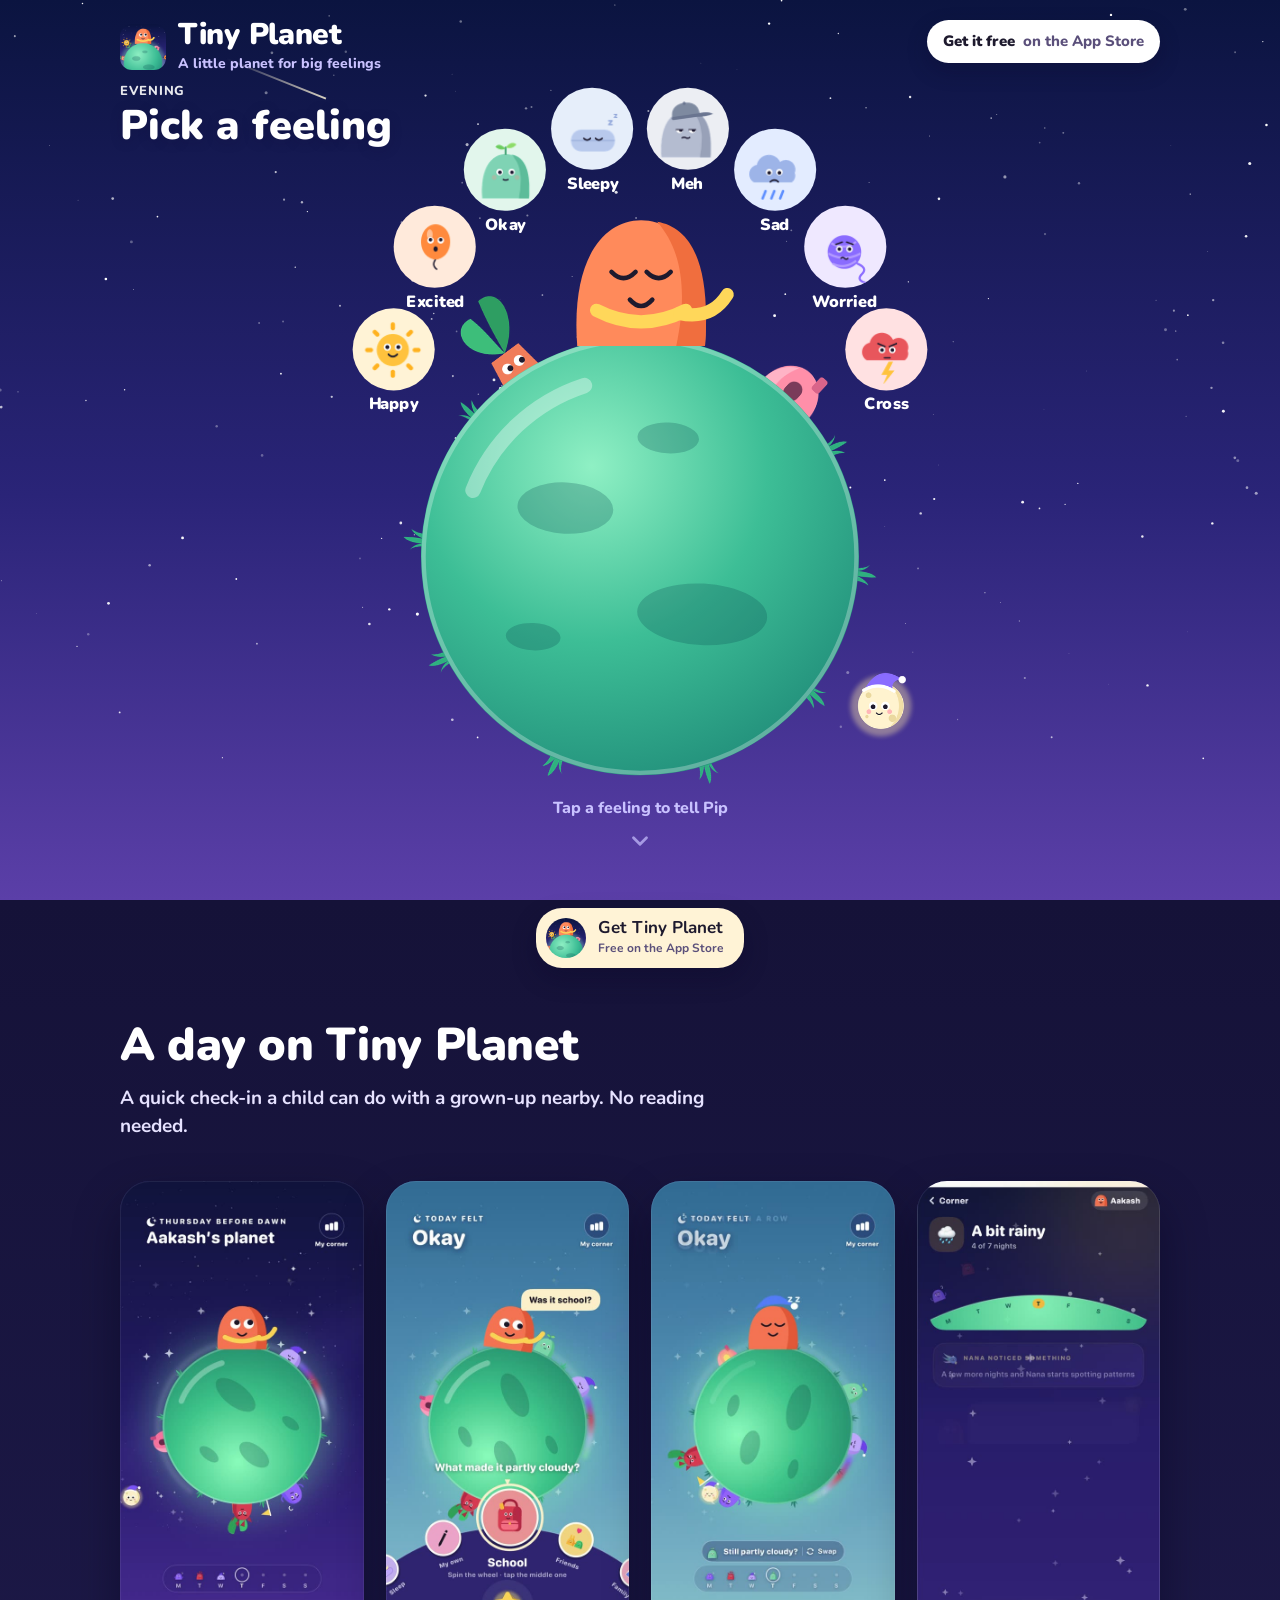
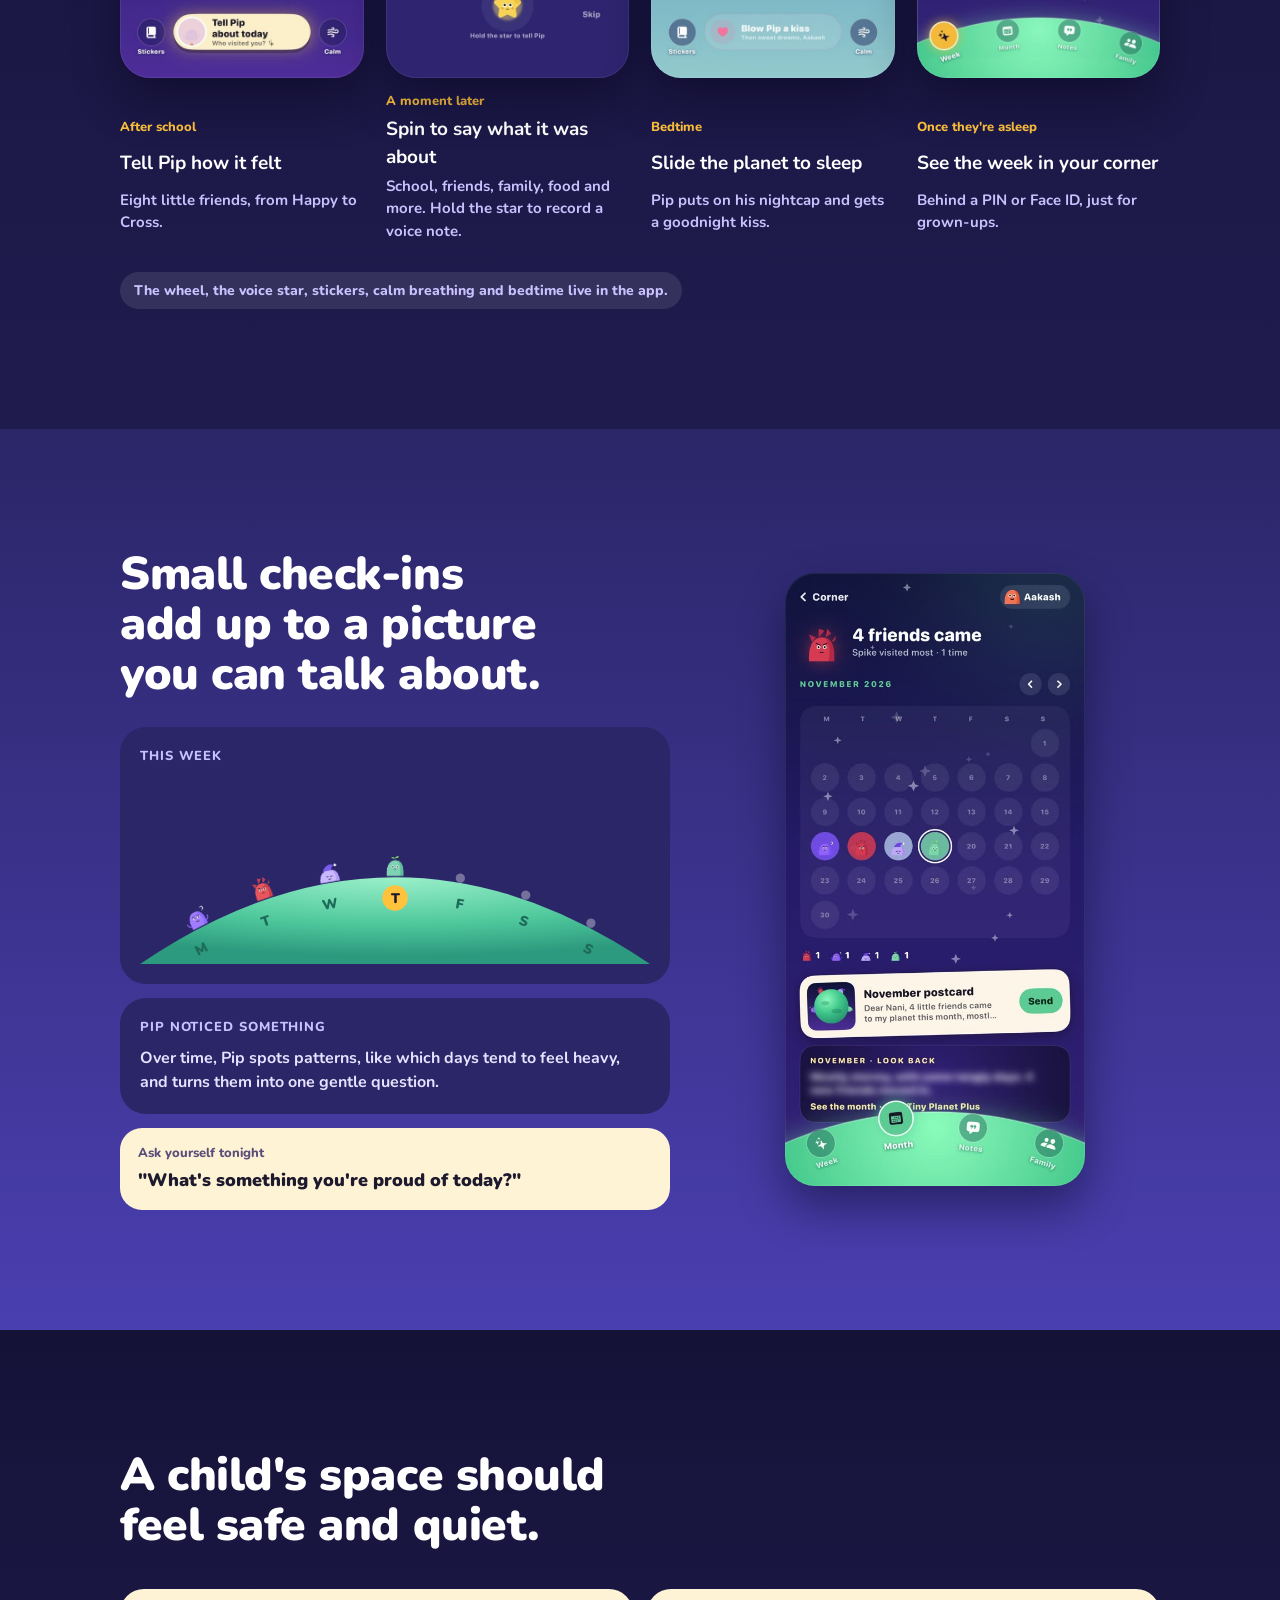
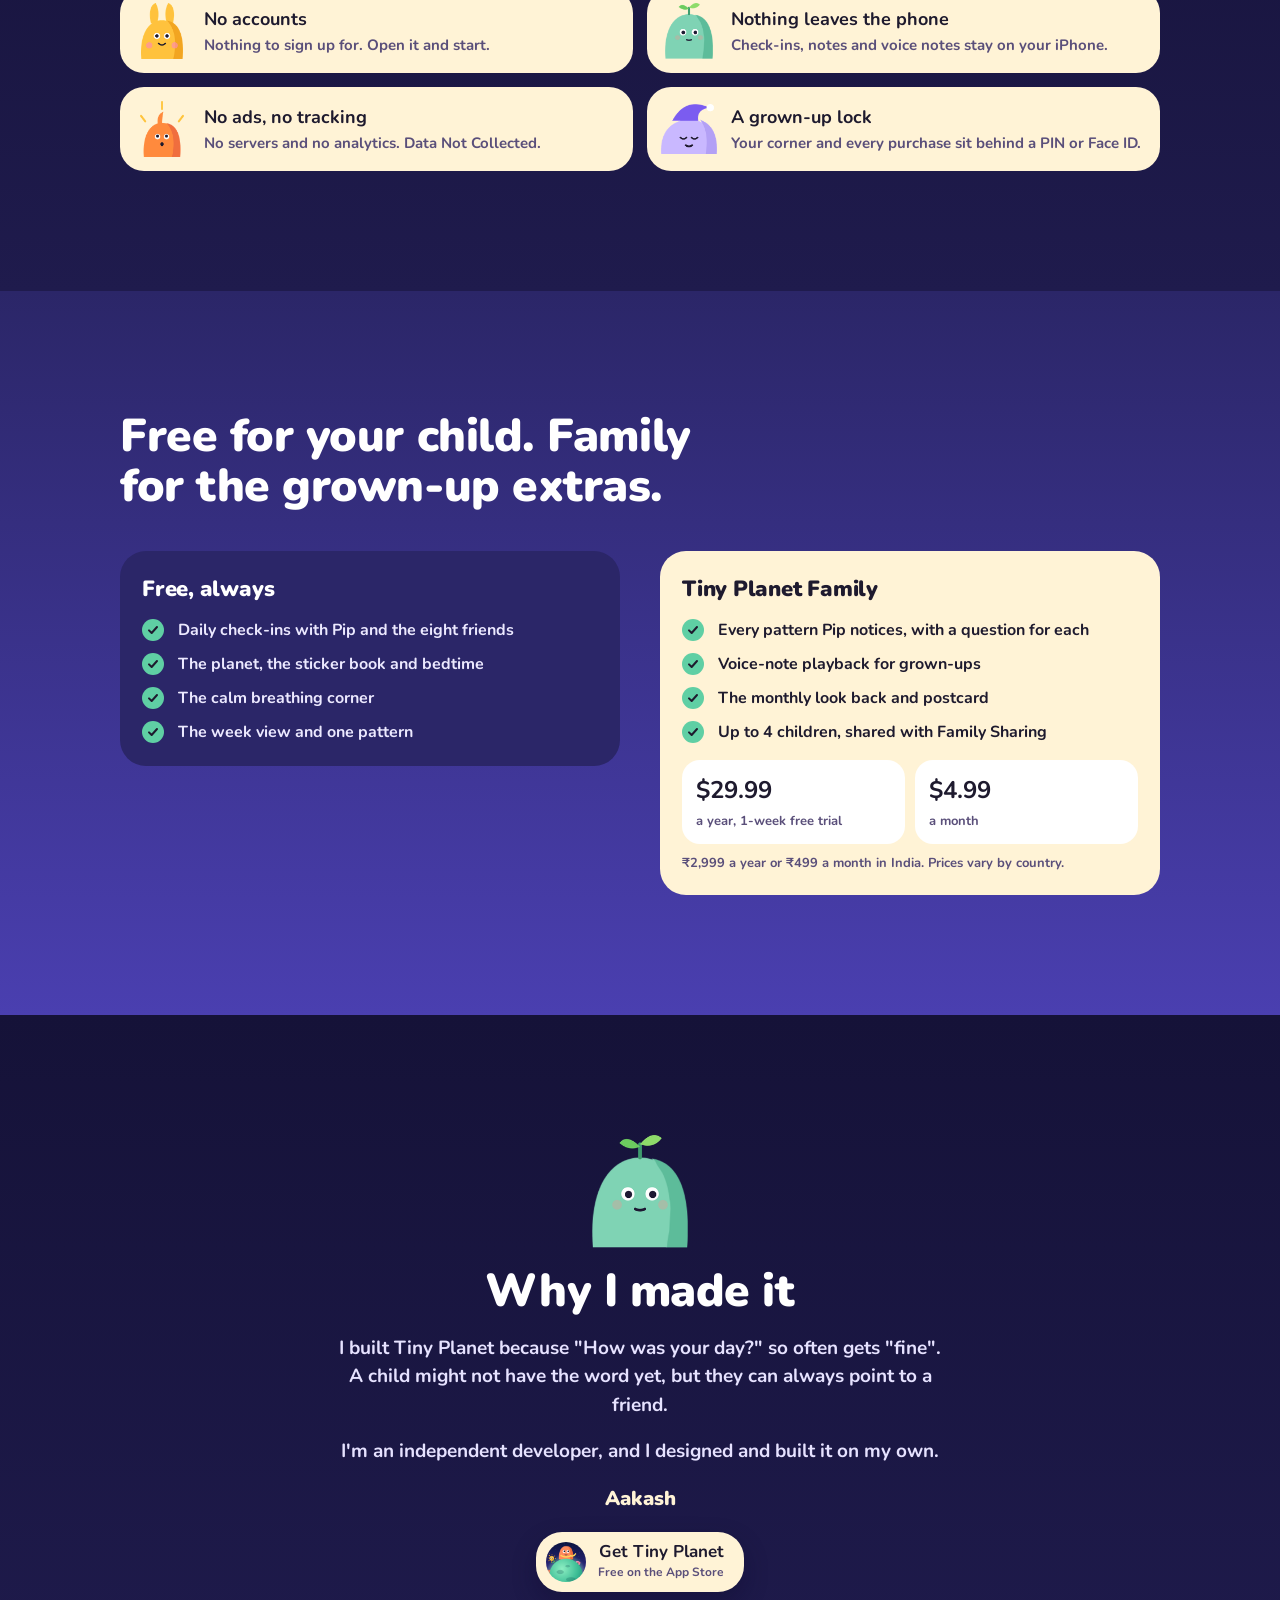
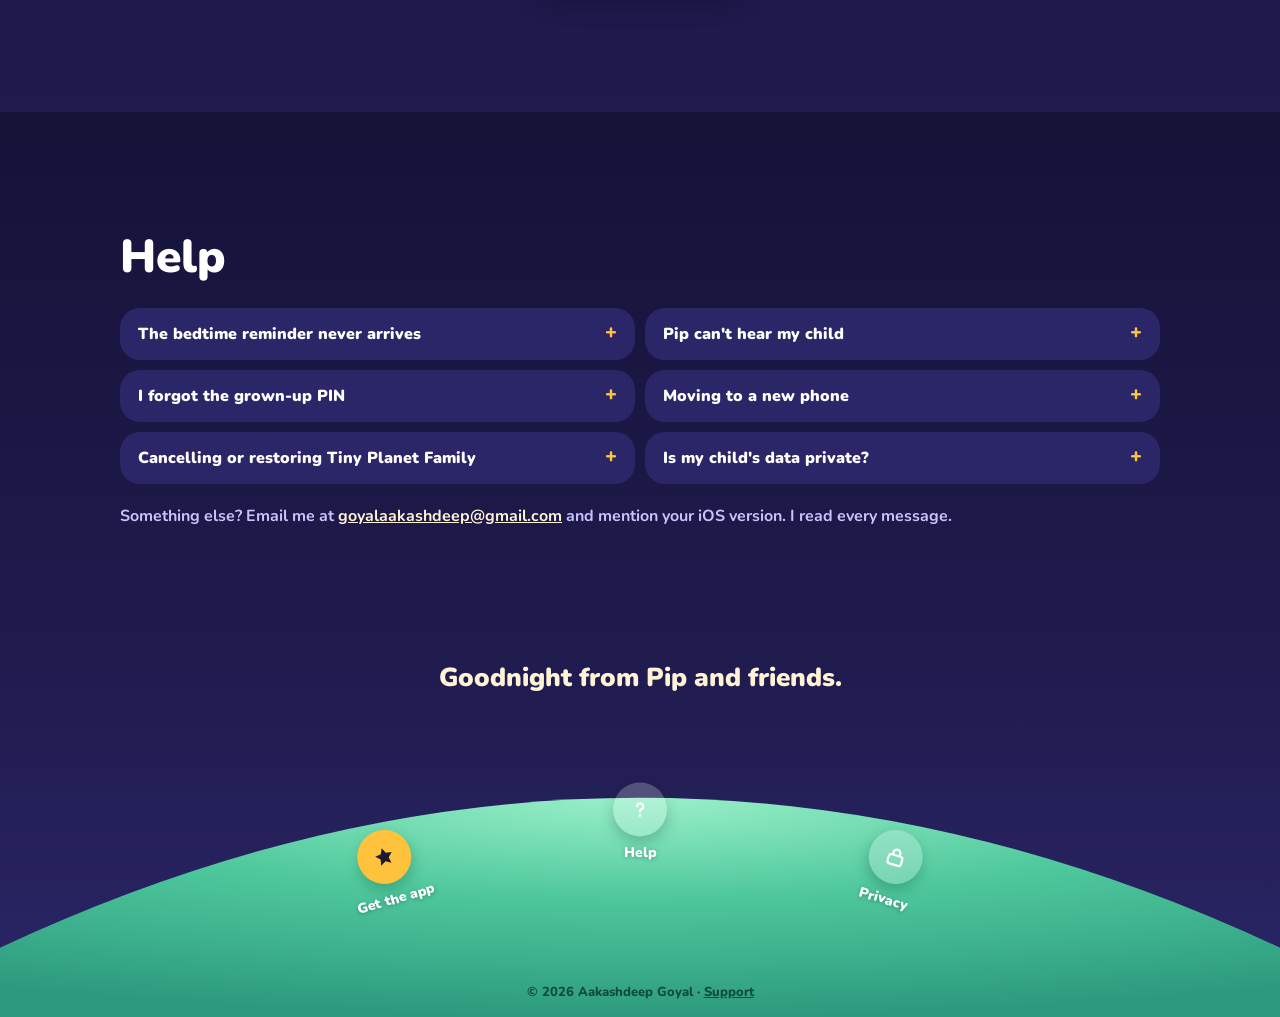
==== commit d6d2f48d: "Simpler site: no press links, cleaner headings" ====
--- a/index.html
+++ b/index.html
@@ -15,7 +15,7 @@
   <link rel="preconnect" href="https://fonts.googleapis.com">
   <link rel="preconnect" href="https://fonts.gstatic.com" crossorigin>
   <link href="https://fonts.googleapis.com/css2?family=Nunito:wght@600;700;800;900&display=swap" rel="stylesheet">
-  <link rel="stylesheet" href="app/home.css?v=7">
+  <link rel="stylesheet" href="app/home.css?v=8">
 </head>
 <body>
   <script>document.documentElement.classList.add('js')</script>
@@ -72,7 +72,7 @@
     <section class="s night-bg" id="day">
       <div class="wrap">
         <div class="head rise">
-          <p class="kicker">How it works</p>
+          
           <h2>A day on Tiny Planet</h2>
           <p class="lead">A quick check-in a child can do with a grown-up nearby. No reading needed.</p>
         </div>
@@ -102,7 +102,7 @@
       <div class="wrap corner">
         <div>
           <div class="head rise" style="margin-bottom:28px">
-            <p class="kicker">For grown-ups</p>
+            
             <h2>Small check-ins add up to a picture you can talk about.</h2>
           </div>
           <div class="cards">
@@ -120,7 +120,7 @@
 
     <section class="s night-bg" id="privacy">
       <div class="wrap">
-        <div class="head rise"><p class="kicker">Private by design</p><h2>A child's space should feel safe and quiet.</h2></div>
+        <div class="head rise"><h2>A child's space should feel safe and quiet.</h2></div>
         <ul class="promises">
           <li class="rise"><img src="app/f/happy.png" alt=""><div><b>No accounts</b><span>Nothing to sign up for. Open it and start.</span></div></li>
           <li class="rise"><img src="app/f/okay.png" alt=""><div><b>Nothing leaves the phone</b><span>Check-ins, notes and voice notes stay on your iPhone.</span></div></li>
@@ -132,7 +132,7 @@
 
     <section class="s dusk-bg" id="family">
       <div class="wrap">
-        <div class="head rise"><p class="kicker">Pricing</p><h2>Free for your child. Family for the grown-up extras.</h2></div>
+        <div class="head rise"><h2>Free for your child. Family for the grown-up extras.</h2></div>
         <div class="family">
           <div class="free rise">
             <h3>Free, always</h3>
@@ -194,13 +194,13 @@
     </div>
     <div class="arc">
       <svg class="soil" viewBox="0 0 1000 260" preserveAspectRatio="none" aria-hidden="true"><defs><radialGradient id="fg" cx="50%" cy="0%" r="100%"><stop offset="0" stop-color="#9AF0C9"/><stop offset=".45" stop-color="#4FC89C"/><stop offset="1" stop-color="#2C9A7E"/></radialGradient></defs><path d="M0 200 Q500 -60 1000 200 L1000 260 L0 260 Z" fill="url(#fg)"/></svg>
-      <nav class="tabs" aria-label="Footer"><a class="tab on" href="https://apps.apple.com/app/id6836402595" style="left:16.0%;top:50.0%;--r:-19.5deg"><i><svg viewBox="0 0 24 24" aria-hidden="true"><path d="M12 3l2.6 5.5 6 .8-4.4 4.2 1.1 6L12 16.6 6.7 19.5l1.1-6L3.4 9.3l6-.8z" fill="#1E1A2E"/></svg></i><span>Get the app</span></a><a class="tab" href="press/" style="left:38.67%;top:29.5%;--r:-6.7deg"><i><svg viewBox="0 0 24 24" aria-hidden="true"><rect x="4" y="5" width="16" height="14" rx="3" fill="none" stroke="#fff" stroke-width="2.2"/><path d="M8 10h8M8 14h5" stroke="#fff" stroke-width="2.2" stroke-linecap="round"/></svg></i><span>Press</span></a><a class="tab" href="#help" style="left:61.33%;top:29.5%;--r:6.7deg"><i><svg viewBox="0 0 24 24" aria-hidden="true"><path d="M9.2 9a3 3 0 1 1 4.3 2.7c-.9.5-1.5 1.1-1.5 2.1v.4" stroke="#fff" stroke-width="2.2" fill="none" stroke-linecap="round"/><circle cx="12" cy="18" r="1.4" fill="#fff"/></svg></i><span>Help</span></a><a class="tab" href="privacy.html" style="left:84.0%;top:50.0%;--r:19.5deg"><i><svg viewBox="0 0 24 24" aria-hidden="true"><rect x="5" y="10.5" width="14" height="9.5" rx="2.5" fill="none" stroke="#fff" stroke-width="2.2"/><path d="M8.5 10.5V8a3.5 3.5 0 0 1 7 0v2.5" stroke="#fff" stroke-width="2.2" fill="none"/></svg></i><span>Privacy</span></a></nav>
+      <nav class="tabs" aria-label="Footer"><a class="tab on" href="https://apps.apple.com/app/id6836402595" style="left:22.0%;top:42.6%;--r:-16.2deg"><i><svg viewBox="0 0 24 24" aria-hidden="true"><path d="M12 3l2.6 5.5 6 .8-4.4 4.2 1.1 6L12 16.6 6.7 19.5l1.1-6L3.4 9.3l6-.8z" fill="#1E1A2E"/></svg></i><span>Get the app</span></a><a class="tab" href="#help" style="left:50.0%;top:26.9%;--r:0deg"><i><svg viewBox="0 0 24 24" aria-hidden="true"><path d="M9.2 9a3 3 0 1 1 4.3 2.7c-.9.5-1.5 1.1-1.5 2.1v.4" stroke="#fff" stroke-width="2.2" fill="none" stroke-linecap="round"/><circle cx="12" cy="18" r="1.4" fill="#fff"/></svg></i><span>Help</span></a><a class="tab" href="privacy.html" style="left:78.0%;top:42.6%;--r:16.2deg"><i><svg viewBox="0 0 24 24" aria-hidden="true"><rect x="5" y="10.5" width="14" height="9.5" rx="2.5" fill="none" stroke="#fff" stroke-width="2.2"/><path d="M8.5 10.5V8a3.5 3.5 0 0 1 7 0v2.5" stroke="#fff" stroke-width="2.2" fill="none"/></svg></i><span>Privacy</span></a></nav>
     </div>
     <p class="copy">© 2026 Aakashdeep Goyal · <a href="support.html">Support</a></p>
   </footer>
 
   <div class="dock" id="dock"><a class="pill" href="https://apps.apple.com/app/id6836402595"><span class="face"><img src="assets/icon.png" alt=""></span><span><b>Get Tiny Planet</b><small>Free on the App Store</small></span></a></div>
 
-  <script src="app/home.js?v=7"></script>
+  <script src="app/home.js?v=8"></script>
 </body>
 </html>
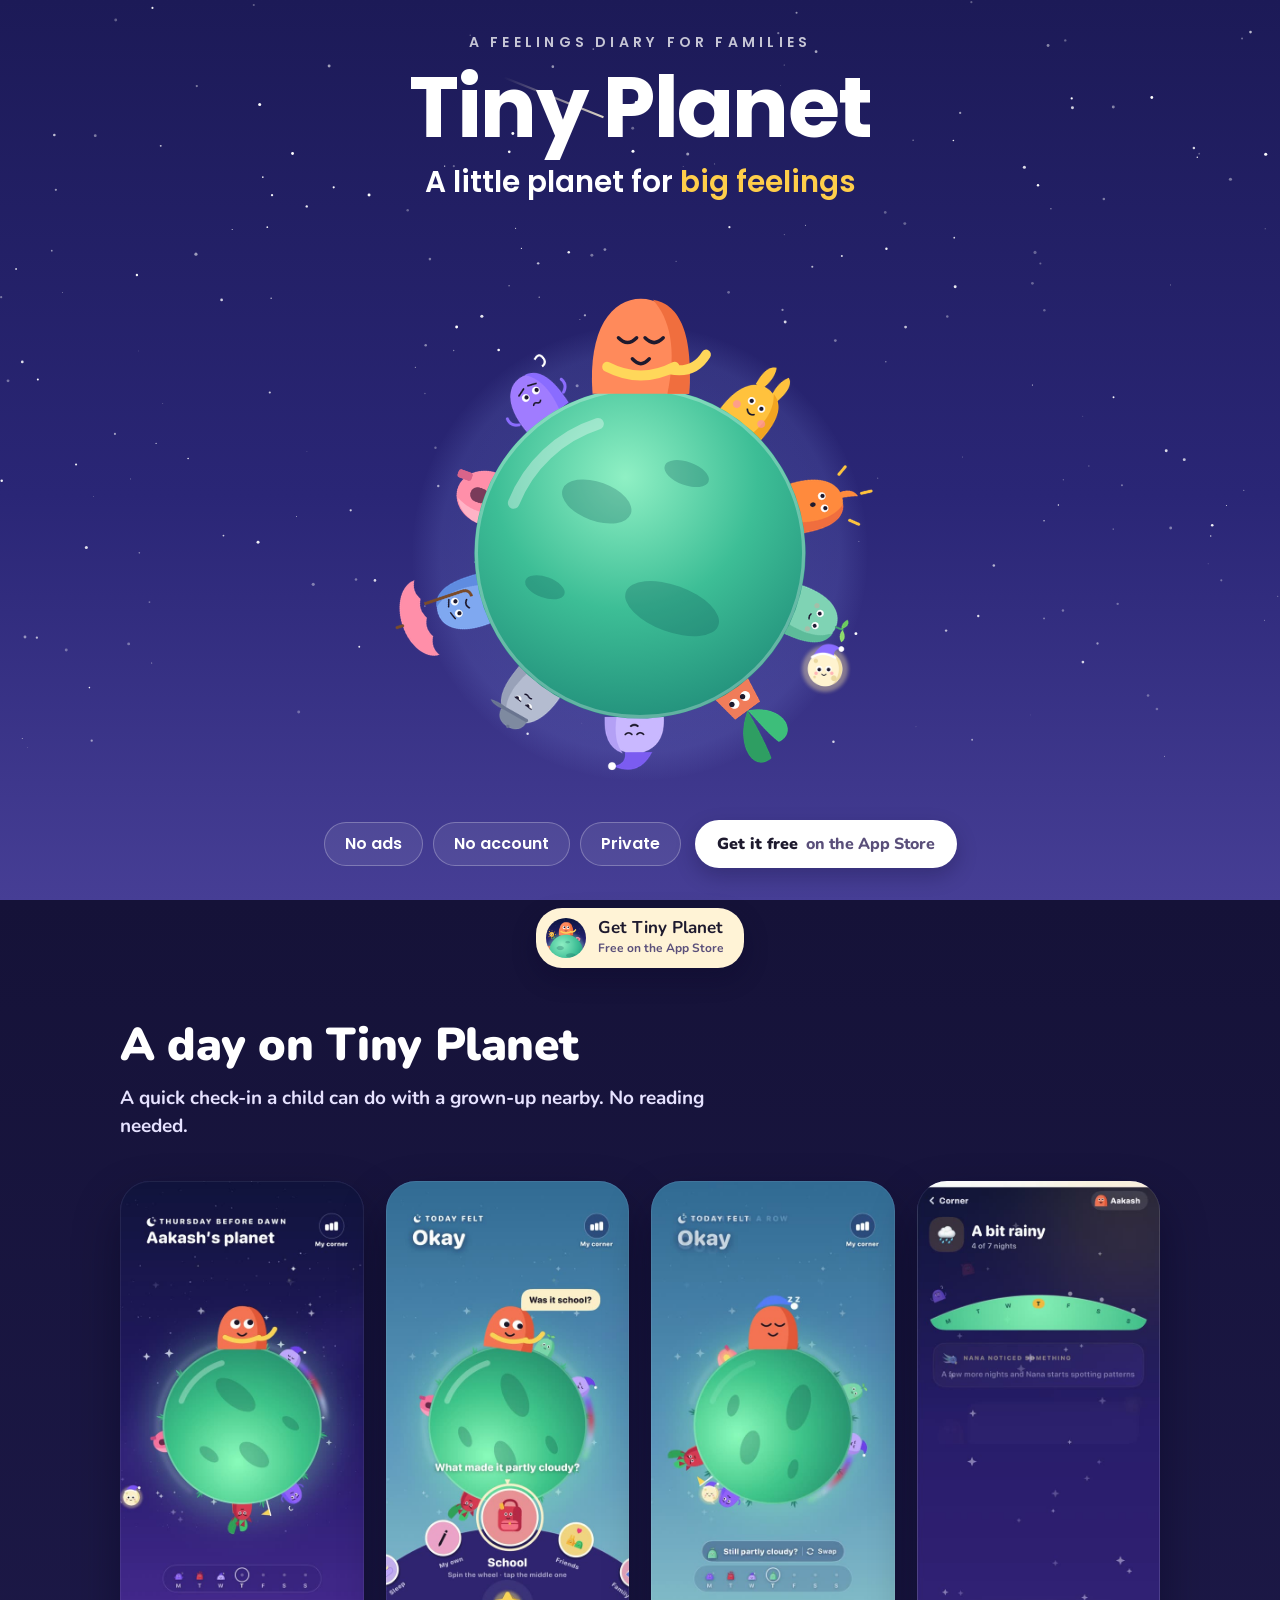
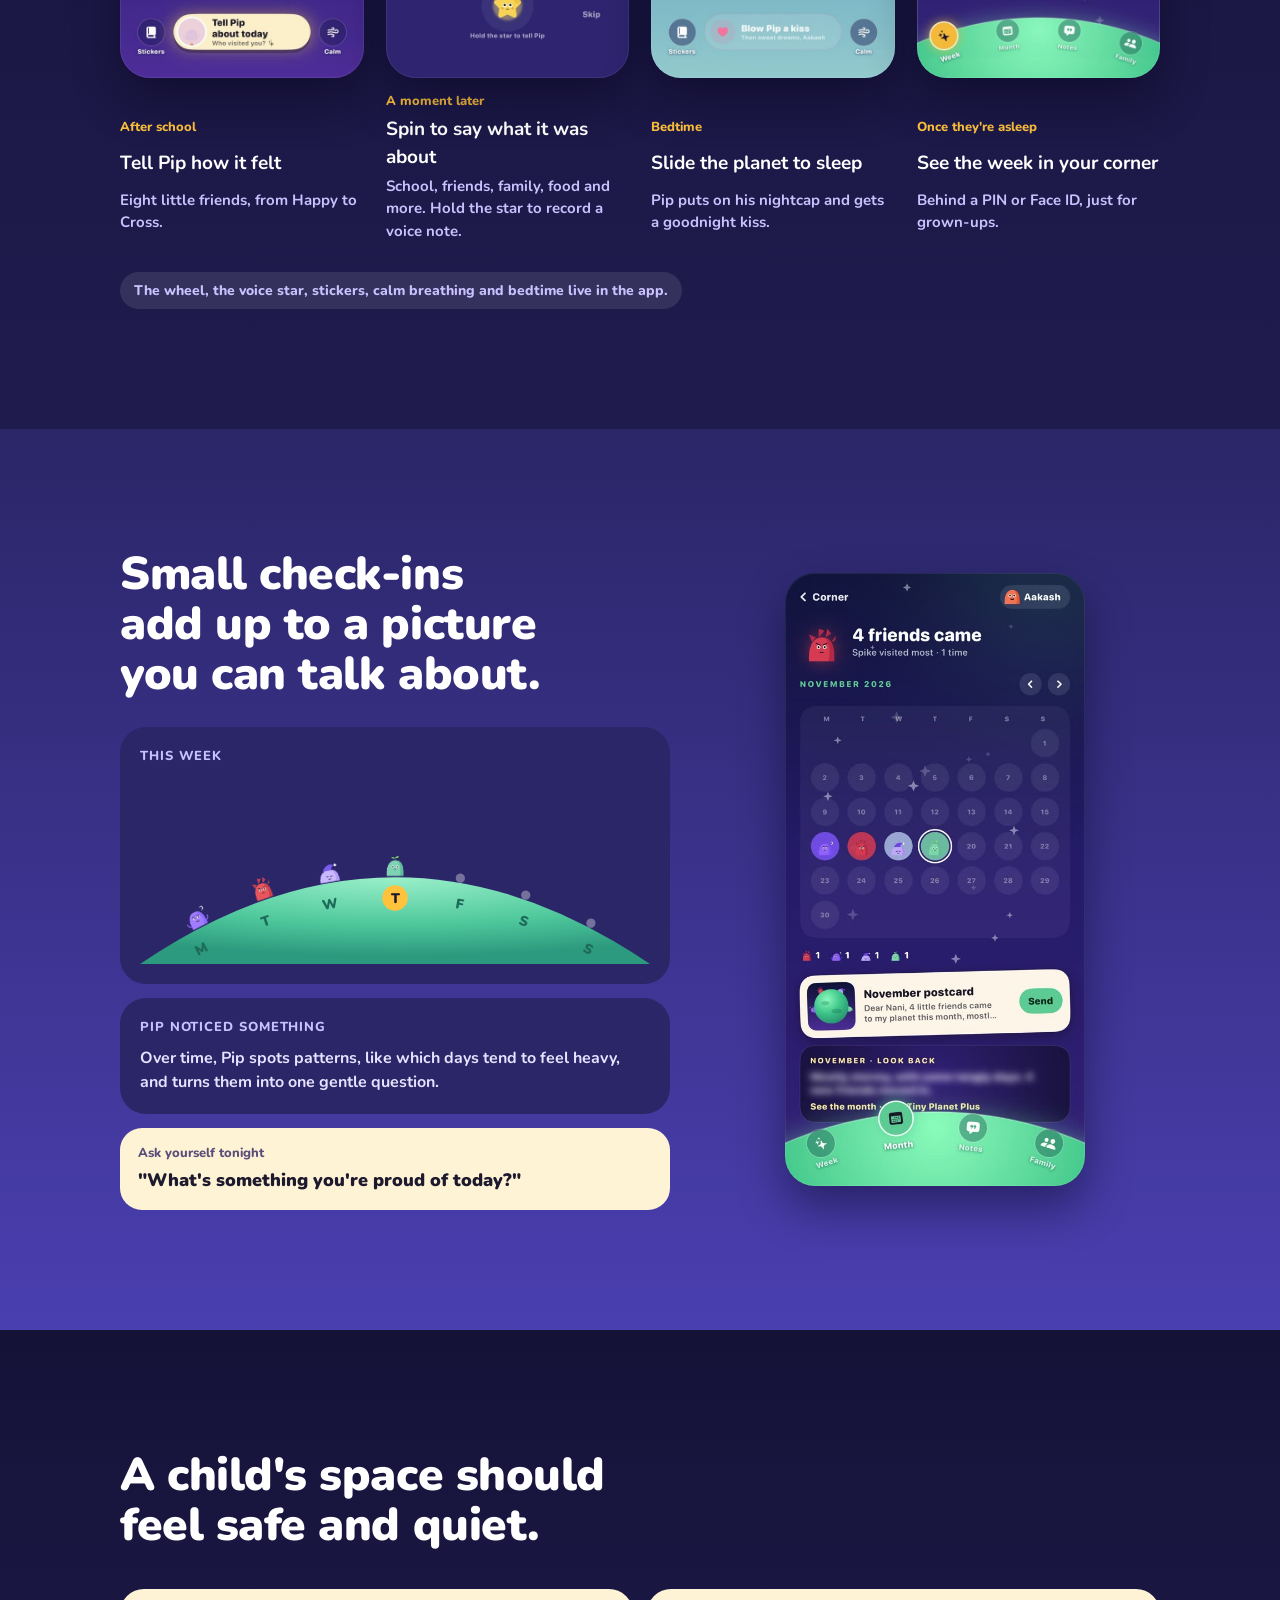
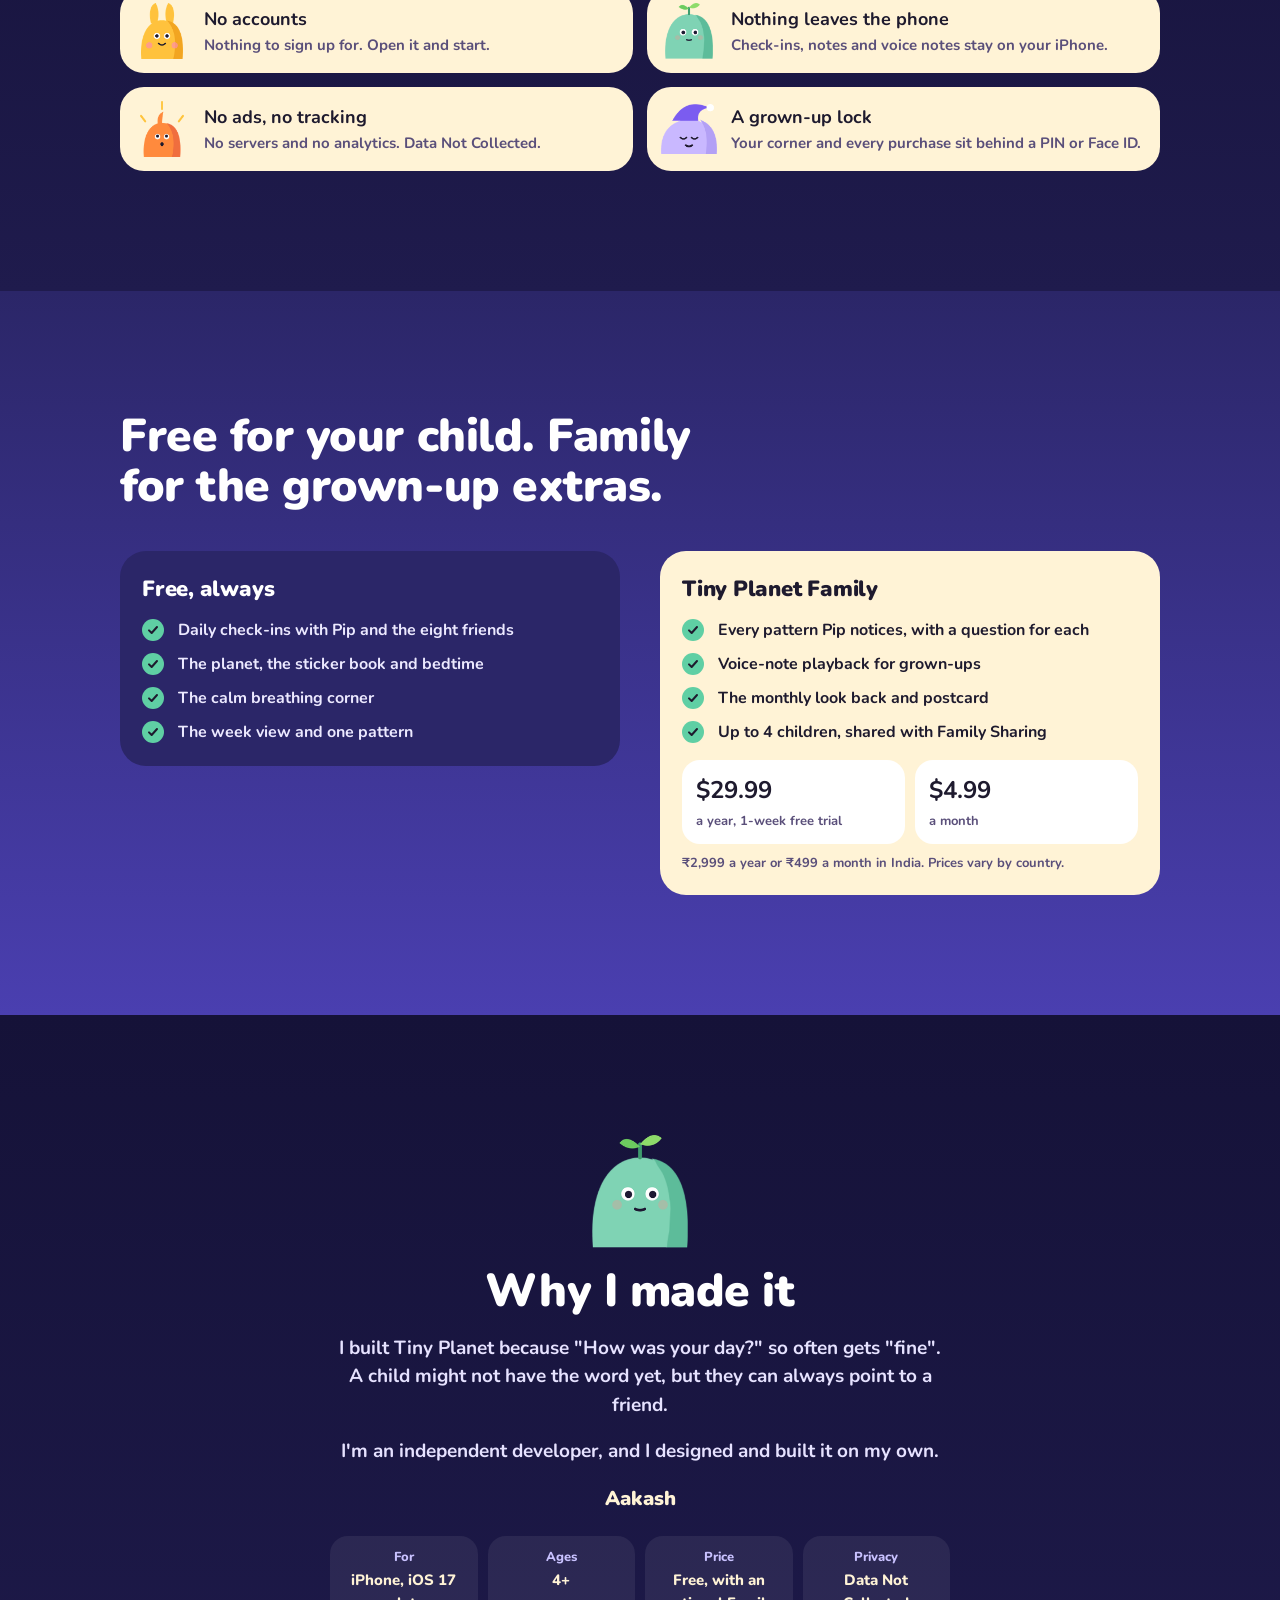
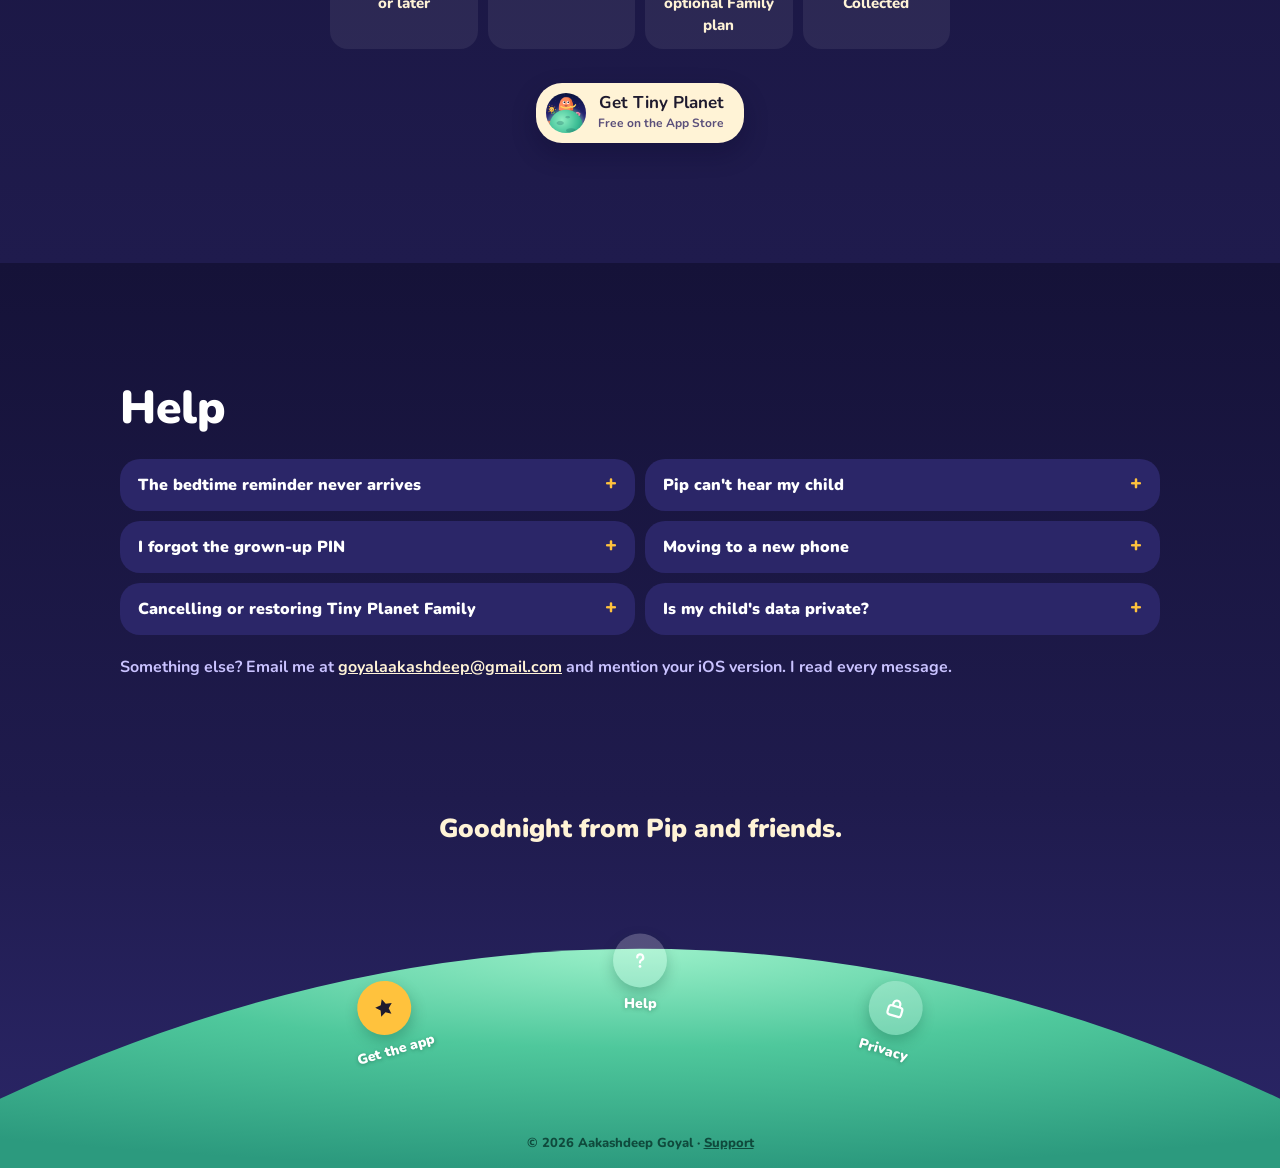
==== commit 8370830e: "Centred hero with all the friends, Pip's home and the tree" ====
--- a/index.html
+++ b/index.html
@@ -14,55 +14,45 @@
   <link rel="apple-touch-icon" href="assets/icon.png">
   <link rel="preconnect" href="https://fonts.googleapis.com">
   <link rel="preconnect" href="https://fonts.gstatic.com" crossorigin>
-  <link href="https://fonts.googleapis.com/css2?family=Nunito:wght@600;700;800;900&display=swap" rel="stylesheet">
-  <link rel="stylesheet" href="app/home.css?v=8">
+  <link href="https://fonts.googleapis.com/css2?family=Nunito:wght@600;700;800;900&family=Poppins:wght@500;600;700&display=swap" rel="stylesheet">
+  <link rel="stylesheet" href="app/home.css?v=12">
 </head>
 <body>
   <script>document.documentElement.classList.add('js')</script>
 
   <header class="hero" id="top">
     <canvas id="sky" aria-hidden="true"></canvas>
-    <div class="wrap bar">
-      <div class="brand">
-        <img src="assets/icon.png" alt="" width="46" height="46">
-        <div><h1>Tiny Planet</h1><p>A little planet for big feelings</p></div>
-      </div>
-      <a class="store" href="https://apps.apple.com/app/id6836402595">Get it free <span>on the App Store</span></a>
-    </div>
-
-    <div class="scene" id="scene">
-      <div class="apptitle" aria-live="polite"><p class="kicker" id="kick">How was today?</p><p class="big" id="big">Pick a feeling</p></div>
-      <div class="world" id="world" aria-label="Pip's planet">
-        <img class="orbiter" id="orbiter" src="app/p/ch_luna_happy.png" alt="" aria-hidden="true">
-        <div class="spinner" id="spinner" aria-hidden="true">
-          <div class="globe"></div>
-          <div class="spots"><i style="width:56px;height:30px;left:55px;top:87px"></i><i style="width:76px;height:36px;left:128px;top:142px"></i><i style="width:36px;height:18px;left:123px;top:49px"></i><i style="width:32px;height:16px;left:52px;top:170px"></i></div>
-        </div>
-        <svg class="rim" viewBox="0 0 360 760" aria-hidden="true"><circle cx="180" cy="384" r="126.5" fill="none" stroke="#fff" stroke-opacity=".28" stroke-width="2.5"/><path id="shine" fill="none" stroke="#fff" stroke-opacity=".35" stroke-width="9" stroke-linecap="round"/></svg>
-        <svg class="pip" id="pip" viewBox="0 0 76 72.2" aria-hidden="true">
-          <g id="pipInner">
-            <path d="M0 72.2 C-3.8 22.8 15.2 0 38 0 C60.8 0 79.8 22.8 76 72.2 Z" fill="#FF8A5B"/>
-            <path d="M47.5 0.76 C66.5 3.8 79.8 22.8 76 72.2 L58.9 72.2 C66.5 38 60.8 15.2 47.5 0.76 Z" fill="#F06E3E"/>
-            <g id="eyesOpen"><circle cx="27.55" cy="29.64" r="7.98" fill="#fff"/><circle id="pupilL" cx="27.55" cy="29.64" r="4.39" fill="#1E1A2E"/><circle cx="48.45" cy="29.64" r="7.98" fill="#fff"/><circle id="pupilR" cx="48.45" cy="29.64" r="4.39" fill="#1E1A2E"/></g>
-            <g id="eyesShut" stroke="#1E1A2E" stroke-width="2.66" fill="none" stroke-linecap="round" opacity="0"><path d="M20.37 29.64 Q27.55 36.82 34.73 29.64"/><path d="M41.27 29.64 Q48.45 36.82 55.63 29.64"/></g>
-            <path id="mouth" d="M31.31 45.6 Q38 52.96 44.69 45.6" stroke="#1E1A2E" stroke-width="2.66" fill="none" stroke-linecap="round"/>
-            <path d="M11.4 51.7 Q38 65 64.6 51.7" stroke="#FFD75A" stroke-width="7.6" fill="none" stroke-linecap="round"/>
-            <path id="tail" d="M60.8 53.6 Q79.8 57.4 89.3 42" stroke="#FFD75A" stroke-width="7.6" fill="none" stroke-linecap="round"/>
-          </g>
-        </svg>
-        <div class="moons" id="moons" role="group" aria-label="How did today feel?"></div>
-        <div class="pbubble" id="bubble" role="status" aria-live="polite"></div>
-      </div>
-
-
-      <p class="hint" id="hint">Tap a feeling to tell Pip<svg class="scroll-cue" viewBox="0 0 24 24" aria-hidden="true"><path d="M6 9l6 6 6-6" stroke="#c9c2ff" stroke-width="2.6" fill="none" stroke-linecap="round" stroke-linejoin="round"/></svg></p>
-
-      <div class="hook" id="hook" aria-live="polite">
-        <img id="hookImg" src="app/f/okay.png" alt="">
-        <div><h3 id="hookTitle">Puff wants to move onto your planet</h3><p id="hookText">In the app, your child spins the wheel to tell Pip what it was about, then sends the planet to sleep.</p></div>
-        <div class="acts">
-          <a class="pill" href="https://apps.apple.com/app/id6836402595"><span class="face"><img src="assets/icon.png" alt=""></span><span><b>Keep them in the app</b><small>Free on the App Store</small></span></a>
-          <button class="ghost" id="again" type="button">Try another feeling</button>
+    <div class="scene poster" id="scene">
+      <div class="copy">
+        <p class="eyebrow">A feelings diary for families</p>
+        <h1 class="title">Tiny Planet</h1>
+        <p class="tag">A little planet for <b>big feelings</b></p>
+      </div>
+      <div class="meta">
+        <ul class="chips"><li>No ads</li><li>No account</li><li>Private</li></ul>
+        <a class="store" href="https://apps.apple.com/app/id6836402595">Get it free <span>on the App Store</span></a>
+      </div>
+      <div class="stage" id="stage">
+        <div class="world" id="world" aria-label="Pip's planet">
+          <div class="halo" aria-hidden="true"></div>
+          <img class="orbiter" id="orbiter" src="app/p/ch_luna_happy.png" alt="" aria-hidden="true">
+          <div class="spinner" id="spinner" aria-hidden="true">
+            <div class="globe"></div>
+            <div class="spots"><i style="width:56px;height:30px;left:55px;top:87px"></i><i style="width:76px;height:36px;left:128px;top:142px"></i><i style="width:36px;height:18px;left:123px;top:49px"></i><i style="width:32px;height:16px;left:52px;top:170px"></i></div>
+          </div>
+          <svg class="rim" viewBox="0 0 360 760" aria-hidden="true"><circle cx="180" cy="384" r="126.5" fill="none" stroke="#fff" stroke-opacity=".28" stroke-width="2.5"/><path id="shine" fill="none" stroke="#fff" stroke-opacity=".35" stroke-width="9" stroke-linecap="round"/></svg>
+          <svg class="pip" id="pip" viewBox="0 0 76 72.2" aria-hidden="true">
+            <g id="pipInner">
+              <path d="M0 72.2 C-3.8 22.8 15.2 0 38 0 C60.8 0 79.8 22.8 76 72.2 Z" fill="#FF8A5B"/>
+              <path d="M47.5 0.76 C66.5 3.8 79.8 22.8 76 72.2 L58.9 72.2 C66.5 38 60.8 15.2 47.5 0.76 Z" fill="#F06E3E"/>
+              <g id="eyesOpen"><circle cx="27.55" cy="29.64" r="7.98" fill="#fff"/><circle id="pupilL" cx="27.55" cy="29.64" r="4.39" fill="#1E1A2E"/><circle cx="48.45" cy="29.64" r="7.98" fill="#fff"/><circle id="pupilR" cx="48.45" cy="29.64" r="4.39" fill="#1E1A2E"/></g>
+              <g id="eyesShut" stroke="#1E1A2E" stroke-width="2.66" fill="none" stroke-linecap="round" opacity="0"><path d="M20.37 29.64 Q27.55 36.82 34.73 29.64"/><path d="M41.27 29.64 Q48.45 36.82 55.63 29.64"/></g>
+              <path id="mouth" d="M31.31 45.6 Q38 52.96 44.69 45.6" stroke="#1E1A2E" stroke-width="2.66" fill="none" stroke-linecap="round"/>
+              <path d="M11.4 51.7 Q38 65 64.6 51.7" stroke="#FFD75A" stroke-width="7.6" fill="none" stroke-linecap="round"/>
+              <path id="tail" d="M60.8 53.6 Q79.8 57.4 89.3 42" stroke="#FFD75A" stroke-width="7.6" fill="none" stroke-linecap="round"/>
+            </g>
+          </svg>
+          <div class="pbubble" id="bubble" role="status" aria-live="polite"></div>
         </div>
       </div>
     </div>
@@ -168,6 +158,12 @@
         <p>I built Tiny Planet because "How was your day?" so often gets "fine". A child might not have the word yet, but they can always point to a friend.</p>
         <p>I'm an independent developer, and I designed and built it on my own.</p>
         <p class="sig">Aakash</p>
+        <dl class="facts">
+          <div><dt>For</dt><dd>iPhone, iOS 17 or later</dd></div>
+          <div><dt>Ages</dt><dd>4+</dd></div>
+          <div><dt>Price</dt><dd>Free, with an optional Family plan</dd></div>
+          <div><dt>Privacy</dt><dd>Data Not Collected</dd></div>
+        </dl>
         <a class="pill" href="https://apps.apple.com/app/id6836402595"><span class="face"><img src="assets/icon.png" alt=""></span><span><b>Get Tiny Planet</b><small>Free on the App Store</small></span></a>
       </div>
     </section>
@@ -201,6 +197,6 @@
 
   <div class="dock" id="dock"><a class="pill" href="https://apps.apple.com/app/id6836402595"><span class="face"><img src="assets/icon.png" alt=""></span><span><b>Get Tiny Planet</b><small>Free on the App Store</small></span></a></div>
 
-  <script src="app/home.js?v=8"></script>
+  <script src="app/home.js?v=12"></script>
 </body>
 </html>
--- a/app/home.css
+++ b/app/home.css
@@ -301,3 +301,67 @@
 .pbubble small { color: rgba(255,255,255,0.85); font-size: 11.5px; margin-top: 3px; }
 .pbubble.on { animation: bob 2.2s ease-in-out infinite; }
 @keyframes bob { 0%,100% { translate: 0 -2px; } 50% { translate: 0 2px; } }
+
+/* calmer hero: the feelings sit in one quiet tray under the planet */
+.tray { position: absolute; z-index: 4; left: 50%; bottom: 96px; transform: translateX(-50%); display: flex; gap: 6px; padding: 8px 10px;
+  border-radius: 999px; background: rgba(255,255,255,.2); backdrop-filter: blur(10px); -webkit-backdrop-filter: blur(10px); box-shadow: 0 8px 30px rgba(20,14,60,.12);
+  opacity: 0; transition: opacity .6s, transform .6s; pointer-events: none; }
+.tray.on { opacity: 1; pointer-events: auto; transform: translateX(-50%); }
+.tray .moon { position: static; width: 46px; height: 46px; margin: 0; border-radius: 50%; display: grid; place-items: center; background: rgba(255,255,255,.55);
+  opacity: 1; transform: none; transition: transform .25s ease, background .25s; }
+.tray .moon img { width: 36px; height: 36px; }
+.tray .moon:hover, .tray .moon:focus-visible { transform: translateY(-4px); background: #fff; }
+.tray .moon:focus-visible { outline: 2px solid var(--yellow); outline-offset: 2px; }
+.hint { bottom: 26px; color: #fff; opacity: .92; }
+.facts { display: grid; grid-template-columns: repeat(auto-fit, minmax(130px, 1fr)); gap: 10px; width: 100%; margin-top: 4px; }
+.facts div { background: rgba(255,255,255,.07); border-radius: 18px; padding: 12px 14px; }
+.facts dt { color: var(--lav); font-weight: 800; font-size: 13px; }
+.facts dd { margin: 2px 0 0; color: var(--cream); font-weight: 800; font-size: 15px; }
+@media (max-width: 420px) { .tray { gap: 2px; padding: 6px; bottom: 90px; } .tray .moon { width: 38px; height: 38px; } .tray .moon img { width: 30px; height: 30px; } }
+@media (prefers-reduced-motion: reduce) { .tray, .tray .moon { transition: none; } }
+
+/* ================= the hero, laid out like the cover poster ================= */
+.poster { --wordmark: "Poppins", var(--round);
+  height: auto; min-height: 100svh; max-width: 1240px; margin: 0 auto; display: grid;
+  grid-template-columns: minmax(0, 1fr);
+  grid-template-areas: "copy" "stage" "meta"; grid-template-rows: auto minmax(0, 1fr) auto; justify-items: stretch;
+  padding-left: max(24px, env(safe-area-inset-left, 0px)); padding-right: max(24px, env(safe-area-inset-right, 0px)); padding-block: 32px; }
+.poster .copy { grid-area: copy; display: grid; gap: 14px; justify-items: center; text-align: center; min-width: 0; }
+.poster .eyebrow { font-family: var(--wordmark); font-weight: 600; font-size: clamp(12px, 1.1vw, 15px); letter-spacing: .3em; text-transform: uppercase; color: #fff; opacity: .75; }
+.poster .title { font-family: var(--wordmark); font-weight: 700; font-size: clamp(58px, 6.6vw, 104px); line-height: .98; letter-spacing: -.02em; margin: 0; white-space: nowrap; }
+.poster .tag { font-family: var(--wordmark); font-weight: 600; font-size: clamp(21px, 2.3vw, 32px); line-height: 1.2; text-wrap: balance; }
+.poster .tag b { color: #FFCE4A; font-weight: 600; }
+.meta { grid-area: meta; display: flex; flex-wrap: wrap; gap: 14px; align-items: center; justify-content: center; min-width: 0; }
+.chips { list-style: none; margin: 0; padding: 0; display: flex; flex-wrap: wrap; gap: 10px; }
+.chips li { font-family: var(--wordmark); font-weight: 600; font-size: 16px; padding: 9px 20px; border-radius: 999px; background: rgba(255,255,255,.08); border: 1.5px solid rgba(255,255,255,.26); }
+.poster .store { font-size: 16px; padding: 12px 22px; }
+.stage { grid-area: stage; position: relative; min-width: 0; min-height: 420px; }
+.halo { position: absolute; left: 4px; top: 208px; width: 352px; height: 352px; border-radius: 50%;
+  background: radial-gradient(circle, rgba(150,170,255,.2) 0, rgba(150,170,255,.13) 62%, rgba(150,170,255,0) 71%); }
+.play { grid-area: play; display: grid; gap: 14px; margin-top: 44px; min-width: 0; justify-items: start; }
+.prompt { display: grid; gap: 12px; justify-items: start; }
+.prompt .big { font-family: var(--round); font-weight: 900; font-size: 20px; line-height: 1.2; color: #fff; }
+.play .tray { position: static; transform: none; background: rgba(255,255,255,.08); border: 1.5px solid rgba(255,255,255,.14); box-shadow: none; }
+.play .tray.on { transform: none; }
+.play .tray .moon:hover, .play .tray .moon:focus-visible { transform: translateY(-4px) scale(1.06); }
+.play .hint { position: static; text-align: left; font-size: 15px; color: var(--lav); opacity: 1; }
+.play .hint .scroll-cue { display: none; }
+.play.chosen .tray, .play.chosen .hint { display: none; }
+.play .hook { position: relative; left: auto; bottom: auto; width: 100%; max-width: 540px; opacity: 1; transform: none; pointer-events: auto;
+  background: rgba(21,18,56,.7); backdrop-filter: blur(8px); -webkit-backdrop-filter: blur(8px); }
+.play .hook:not(.on) { display: none; }
+.play .hook.on { animation: hookin .6s cubic-bezier(.2,.9,.2,1); }
+@keyframes hookin { from { opacity: 0; transform: translateY(16px); } }
+.apptitle { display: none; }
+@media (max-width: 860px) {
+  .poster { grid-template-columns: minmax(0, 1fr); grid-template-areas: "copy" "stage" "meta"; grid-template-rows: auto auto auto;
+    padding-block: max(28px, env(safe-area-inset-top, 0px)) 44px; padding-left: max(16px, env(safe-area-inset-left, 0px)); padding-right: max(16px, env(safe-area-inset-right, 0px)); }
+  .poster .copy, .prompt, .play { justify-items: center; text-align: center; }
+  .poster .title { white-space: normal; font-size: clamp(64px, 21vw, 110px); }
+  .poster .tag { max-width: 13em; }
+  .stage { height: min(108vw, 60svh); min-height: 360px; }
+  .meta { justify-content: center; margin-top: 4px; }
+  .play { margin-top: 36px; }
+  .play .hint { text-align: center; }
+}
+@media (prefers-reduced-motion: reduce) { .play .hook.on { animation: none; } }
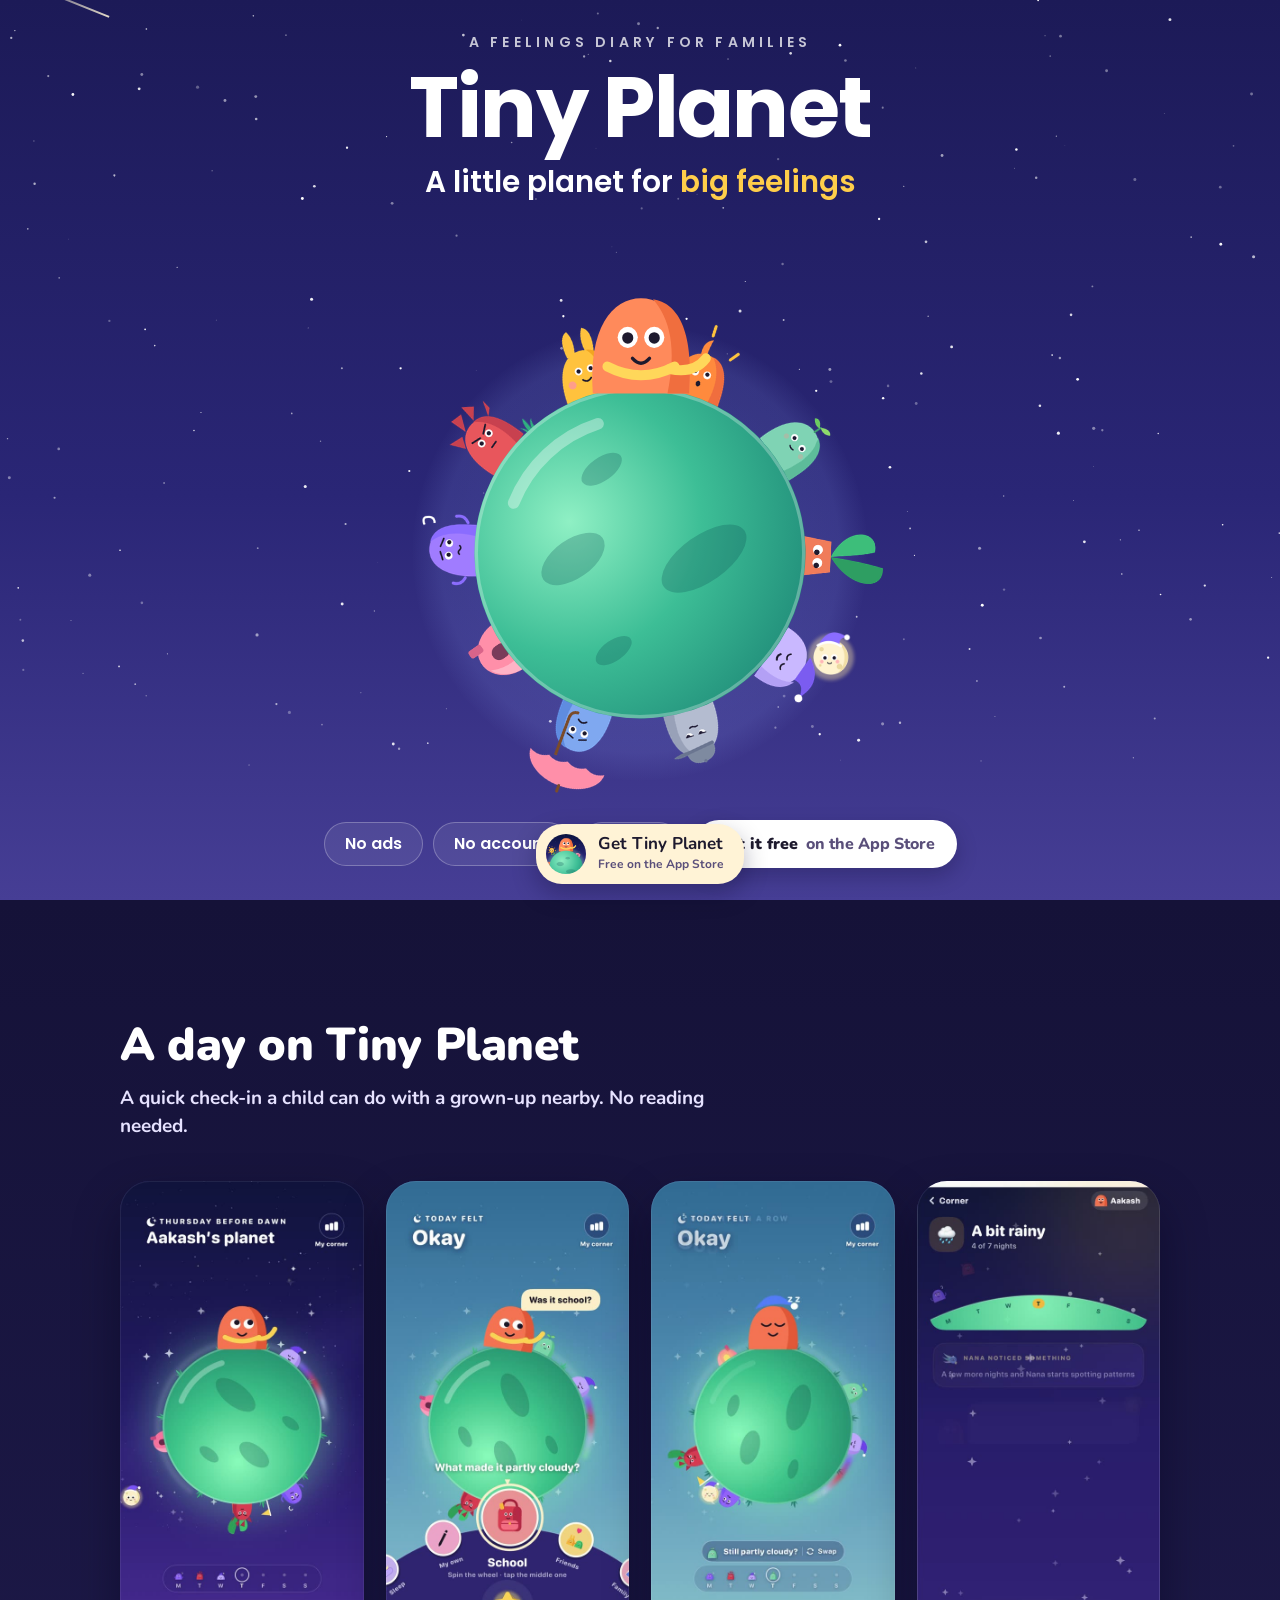
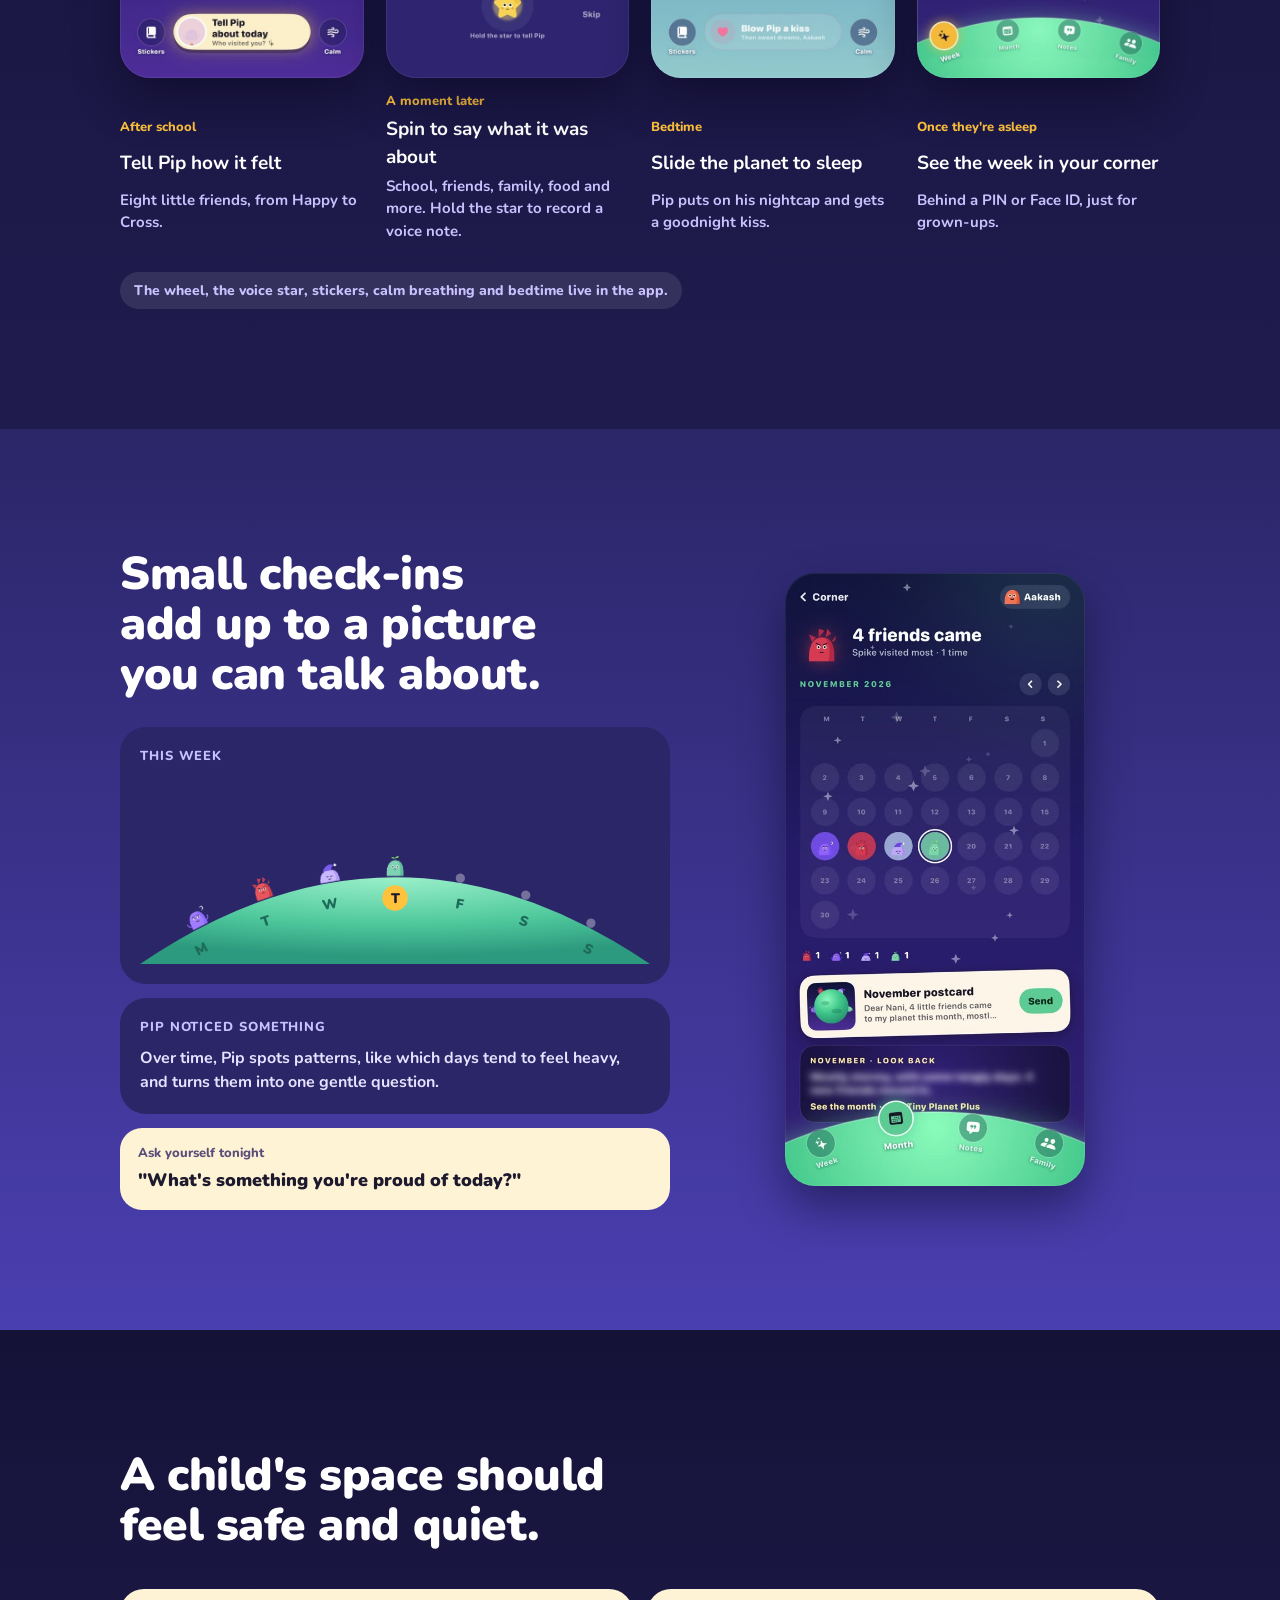
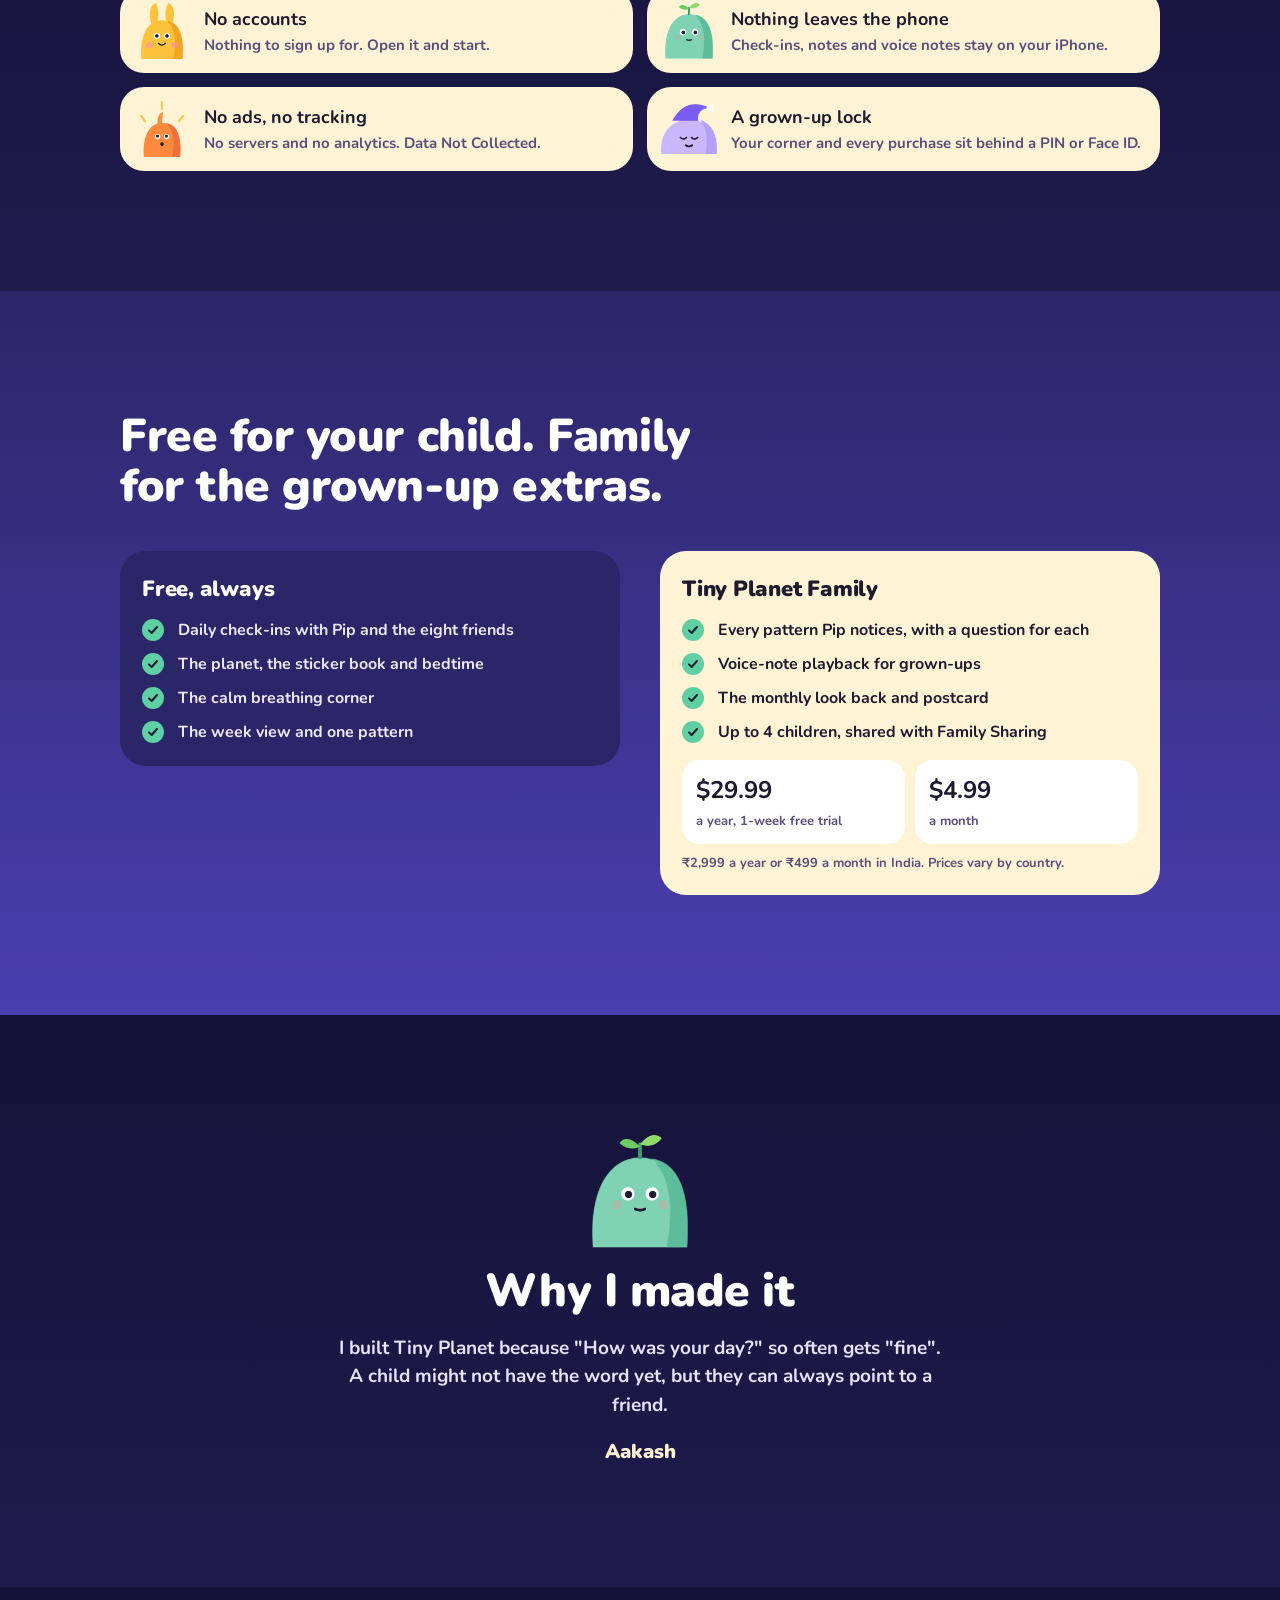
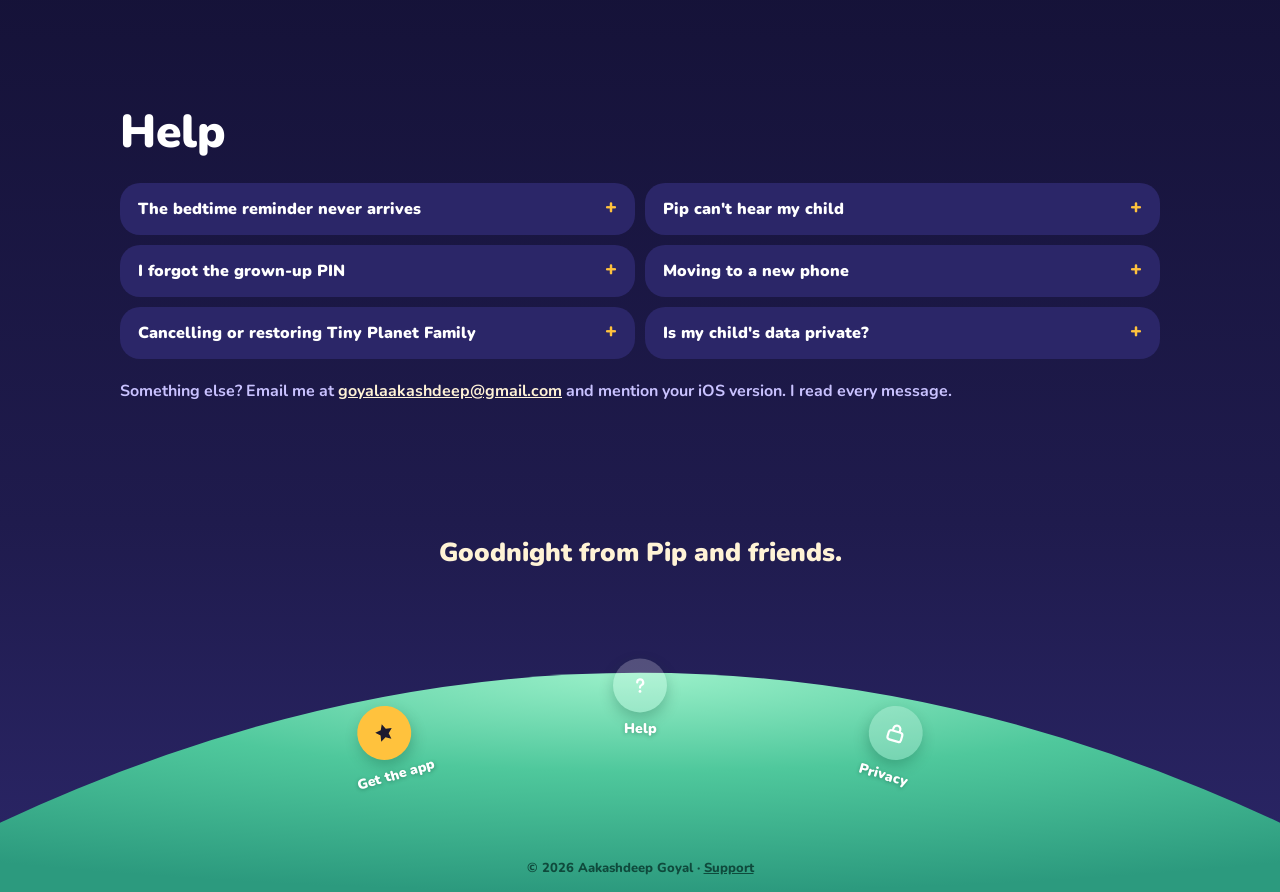
==== commit e3cf0095: "Shorter "Why I made it"" ====
--- a/index.html
+++ b/index.html
@@ -156,15 +156,7 @@
         <img src="app/f/okay.png" alt="">
         <h2>Why I made it</h2>
         <p>I built Tiny Planet because "How was your day?" so often gets "fine". A child might not have the word yet, but they can always point to a friend.</p>
-        <p>I'm an independent developer, and I designed and built it on my own.</p>
         <p class="sig">Aakash</p>
-        <dl class="facts">
-          <div><dt>For</dt><dd>iPhone, iOS 17 or later</dd></div>
-          <div><dt>Ages</dt><dd>4+</dd></div>
-          <div><dt>Price</dt><dd>Free, with an optional Family plan</dd></div>
-          <div><dt>Privacy</dt><dd>Data Not Collected</dd></div>
-        </dl>
-        <a class="pill" href="https://apps.apple.com/app/id6836402595"><span class="face"><img src="assets/icon.png" alt=""></span><span><b>Get Tiny Planet</b><small>Free on the App Store</small></span></a>
       </div>
     </section>
 
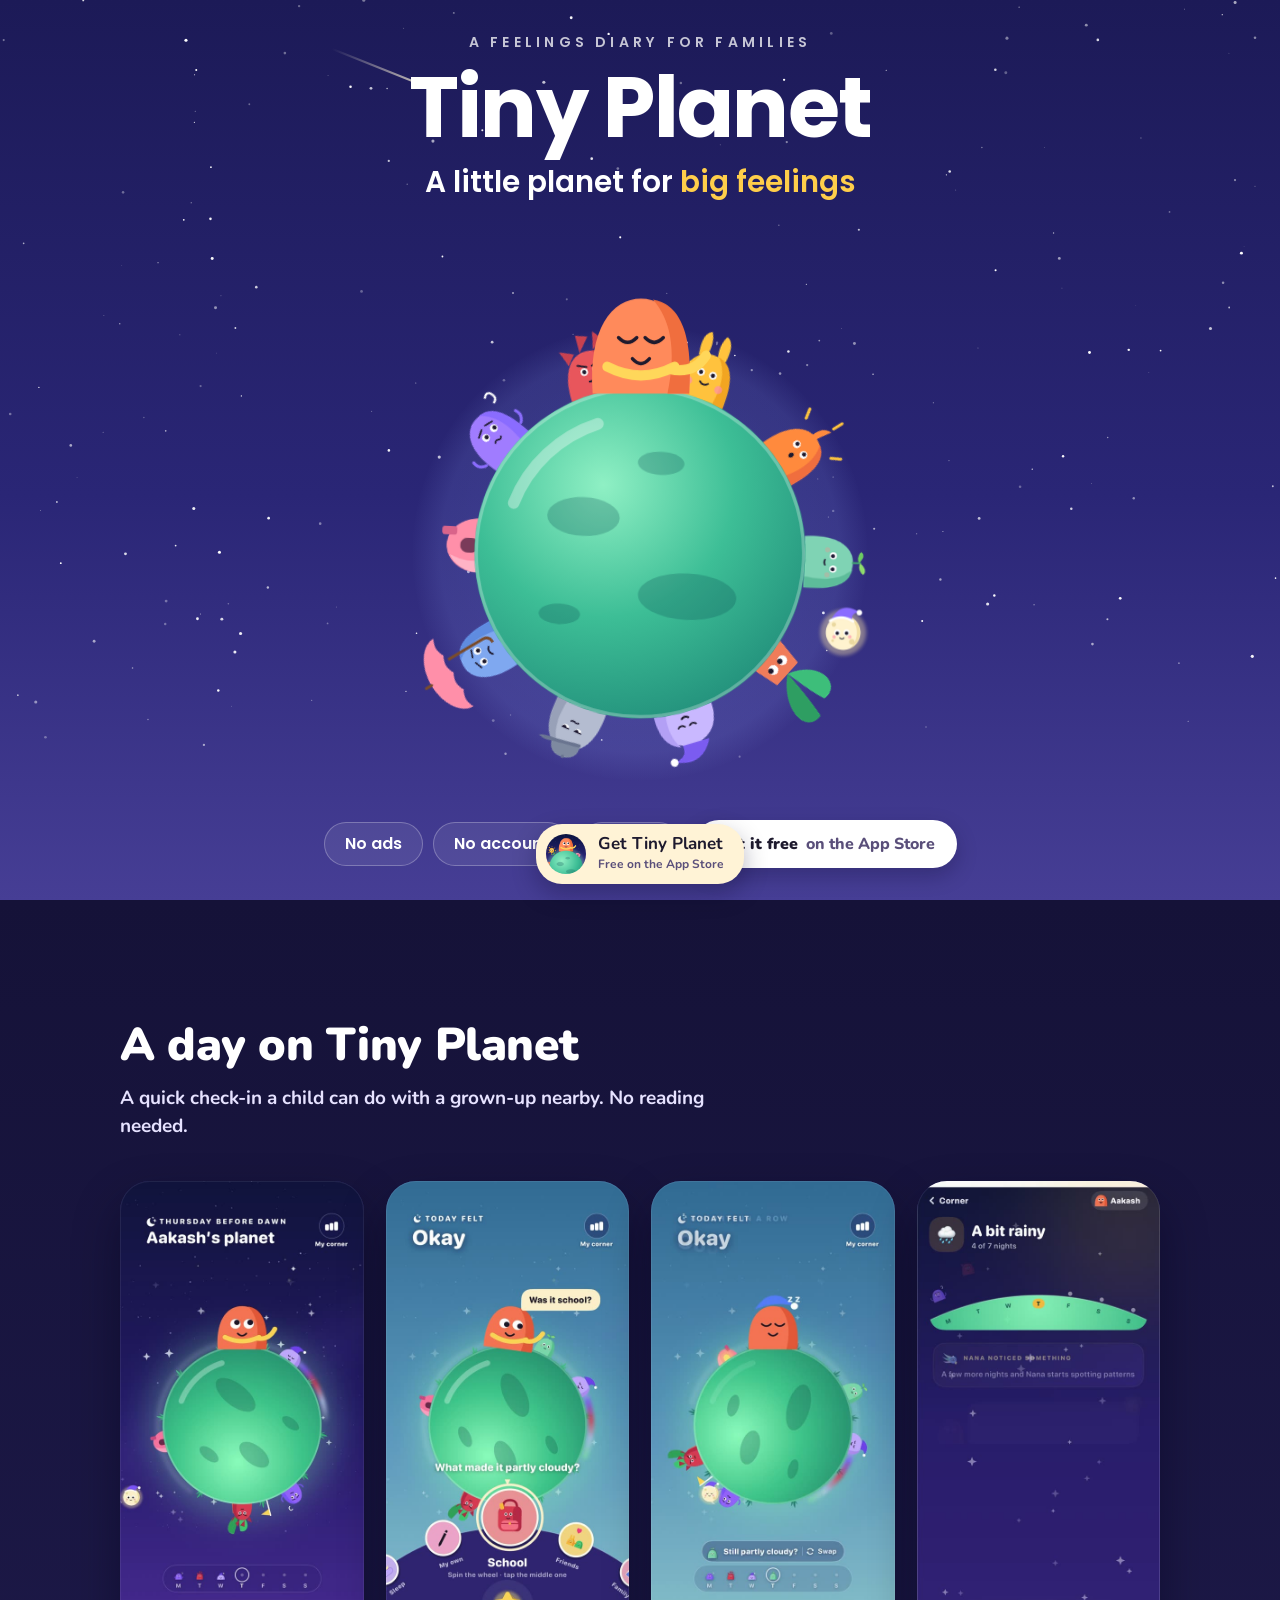
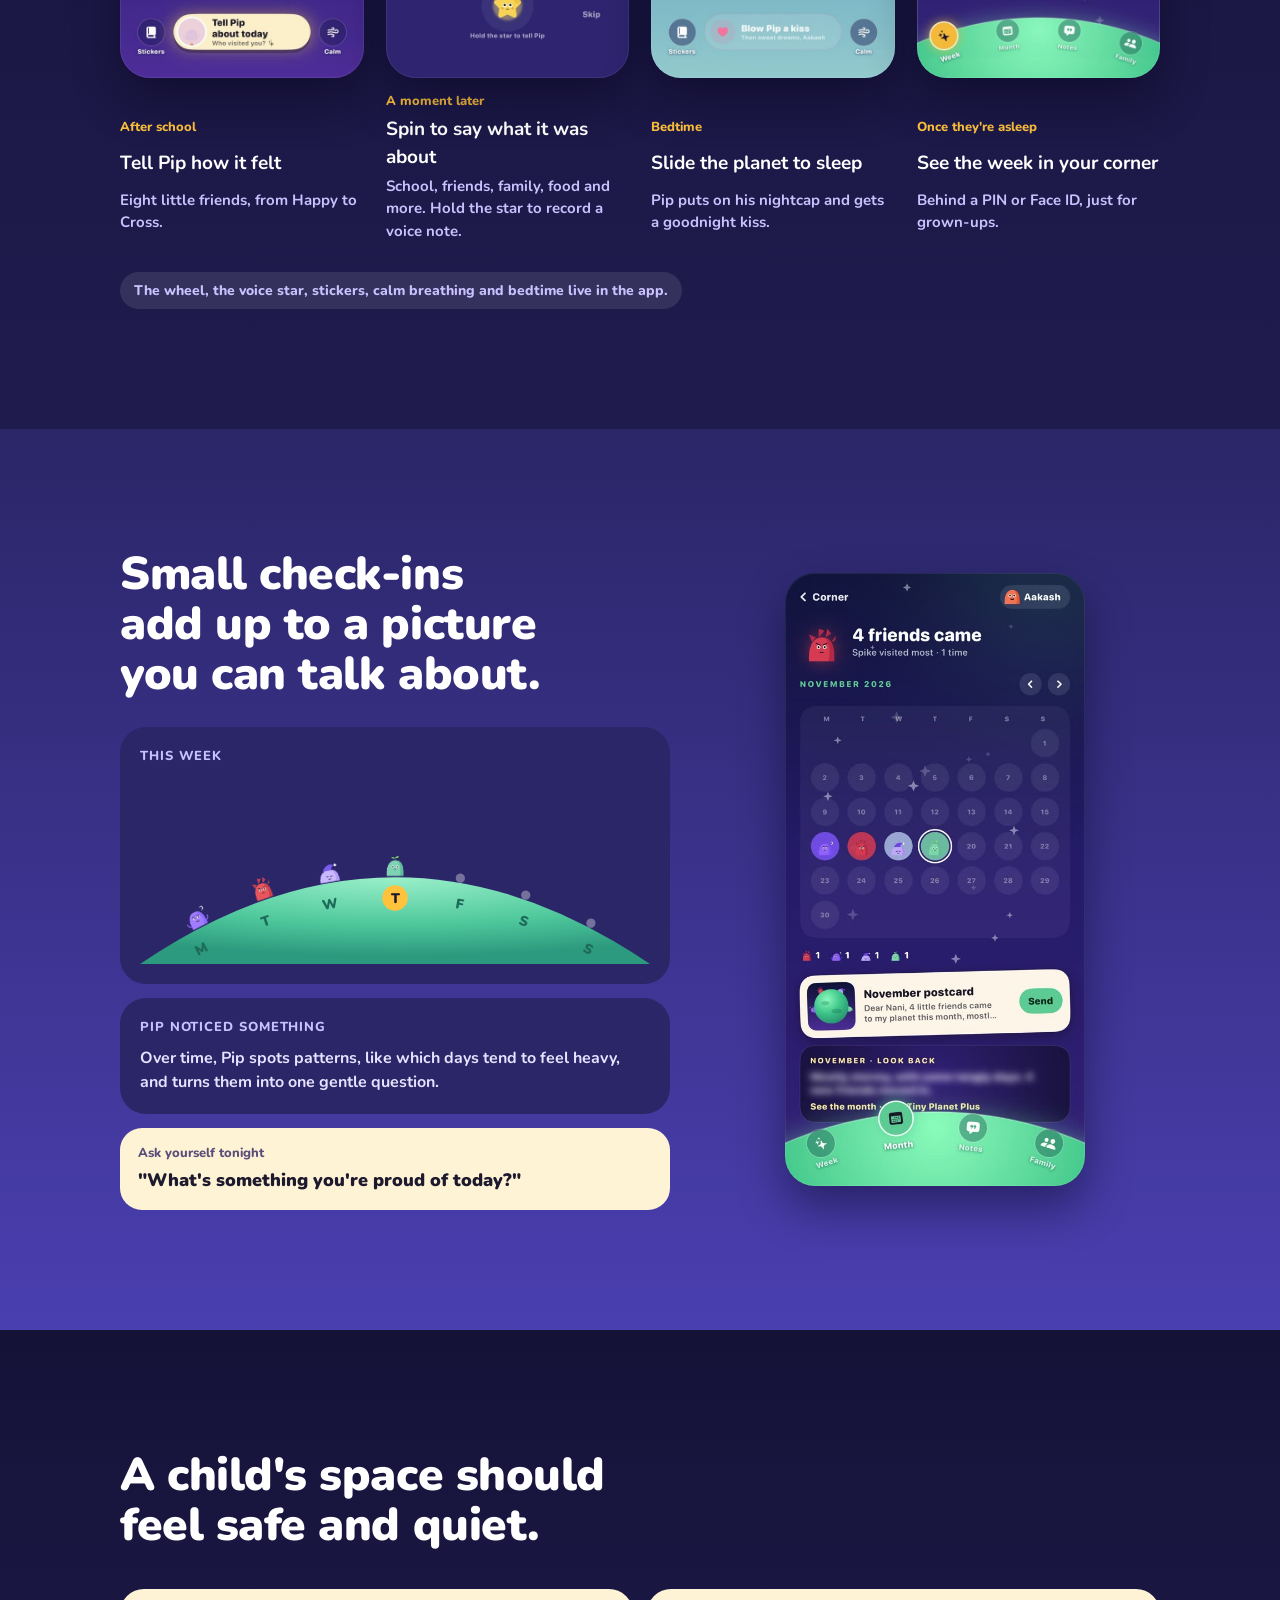
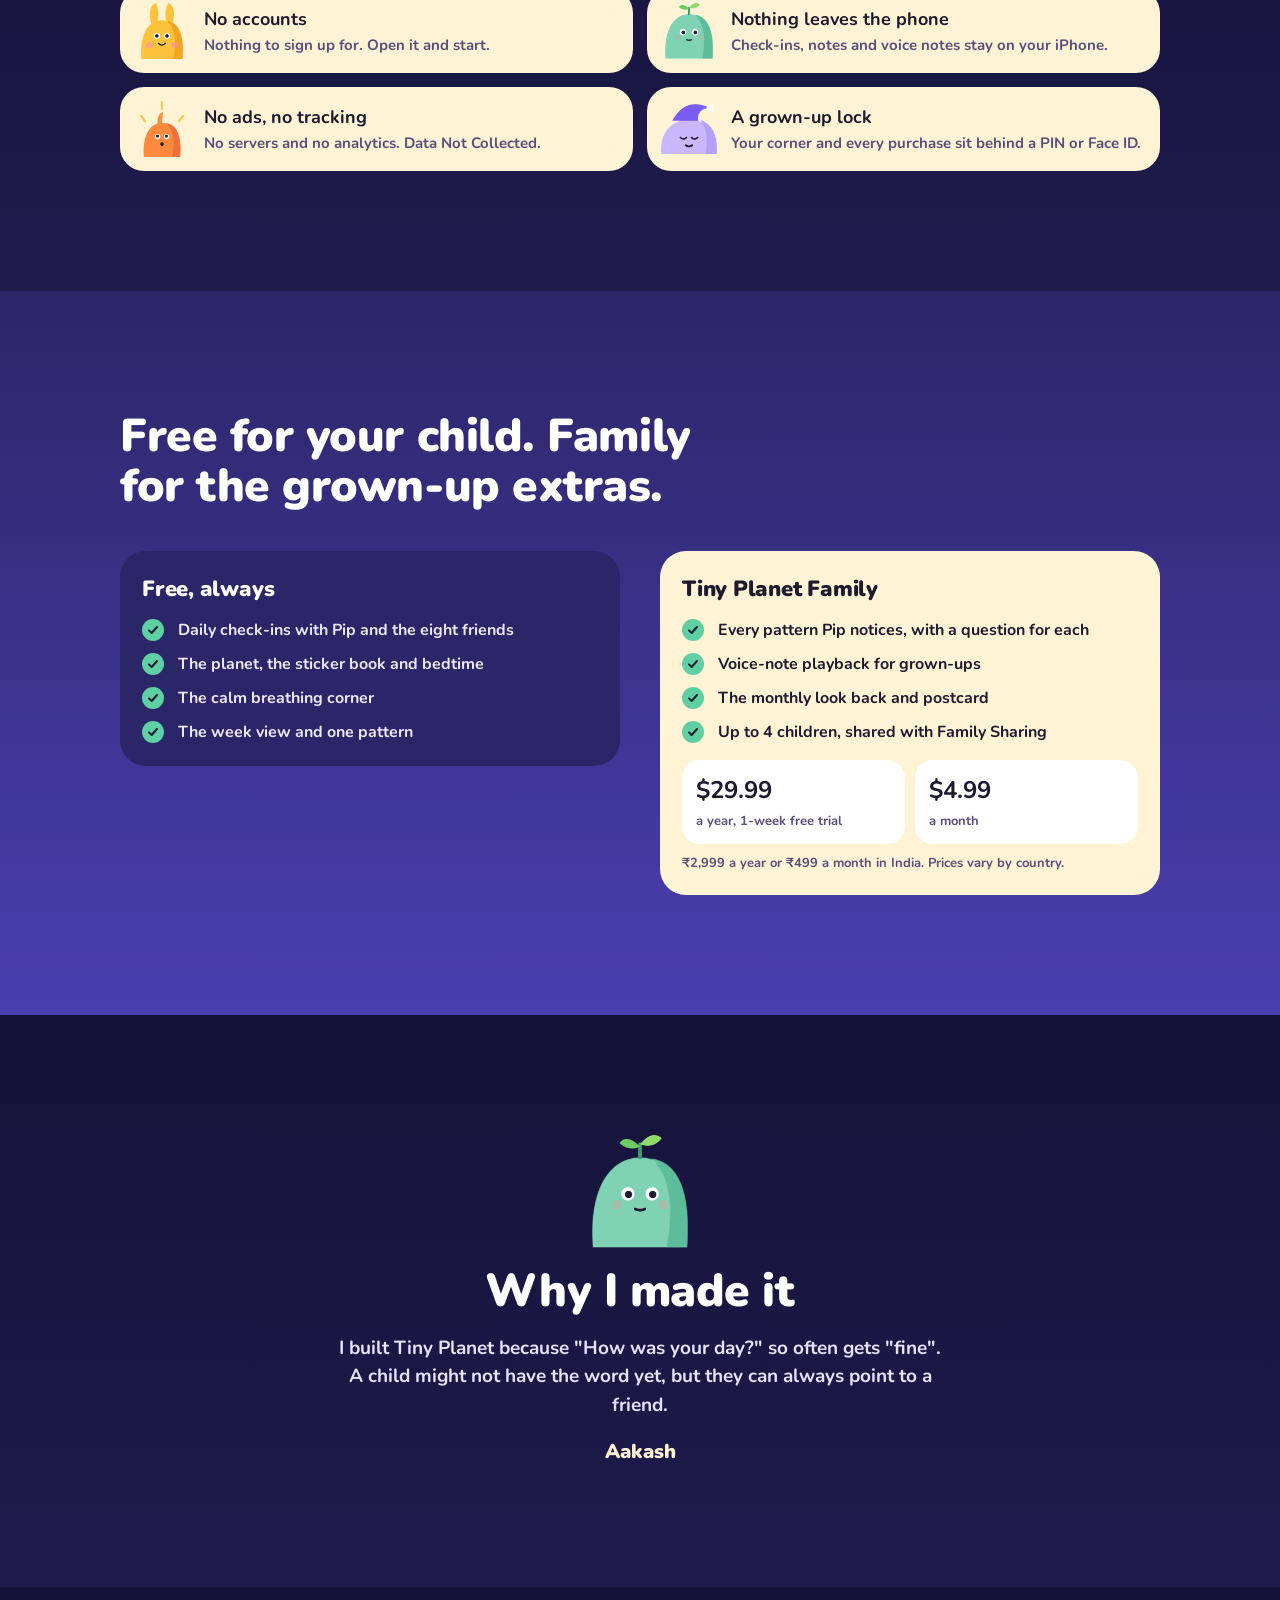
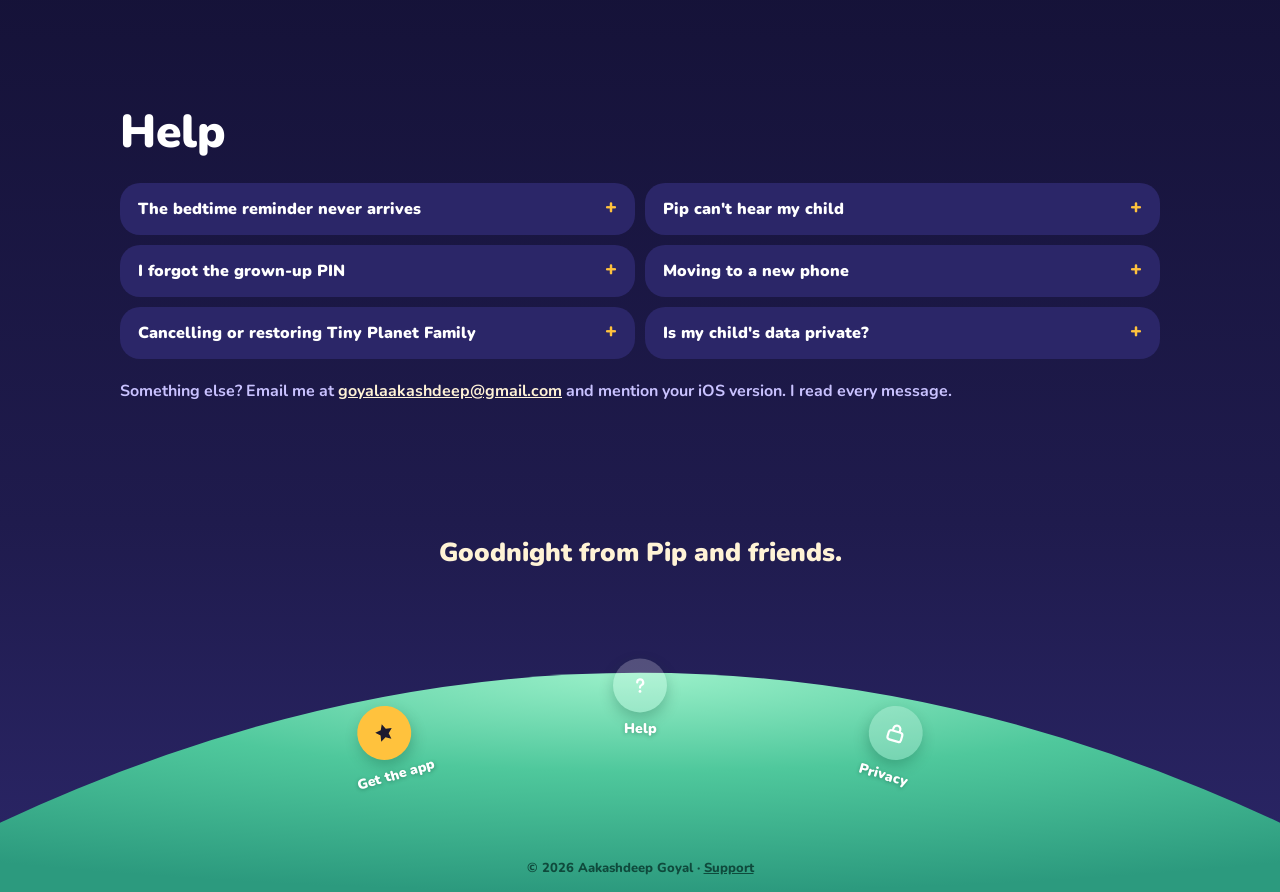
==== commit b277cc4f: "Slower, smoother motion across the site" ====
--- a/index.html
+++ b/index.html
@@ -15,7 +15,7 @@
   <link rel="preconnect" href="https://fonts.googleapis.com">
   <link rel="preconnect" href="https://fonts.gstatic.com" crossorigin>
   <link href="https://fonts.googleapis.com/css2?family=Nunito:wght@600;700;800;900&family=Poppins:wght@500;600;700&display=swap" rel="stylesheet">
-  <link rel="stylesheet" href="app/home.css?v=12">
+  <link rel="stylesheet" href="app/home.css?v=13">
 </head>
 <body>
   <script>document.documentElement.classList.add('js')</script>
@@ -189,6 +189,6 @@
 
   <div class="dock" id="dock"><a class="pill" href="https://apps.apple.com/app/id6836402595"><span class="face"><img src="assets/icon.png" alt=""></span><span><b>Get Tiny Planet</b><small>Free on the App Store</small></span></a></div>
 
-  <script src="app/home.js?v=12"></script>
+  <script src="app/home.js?v=13"></script>
 </body>
 </html>
--- a/app/home.css
+++ b/app/home.css
@@ -365,3 +365,21 @@
   .play .hint { text-align: center; }
 }
 @media (prefers-reduced-motion: reduce) { .play .hook.on { animation: none; } }
+
+/* ================= one motion language for the whole page: slow, soft, connected ================= */
+:root { --ease: cubic-bezier(.22, 1, .36, 1); --soft: cubic-bezier(.45, 0, .2, 1); }
+.spinner, .orbiter, .pip, .planted > img { will-change: transform; }
+.js .rise { transform: translateY(18px); transition: opacity 1.2s var(--soft), transform 1.6s var(--ease); }
+.js .rise.in { transform: none; }
+.pill, .store, .chips li, .tab i { transition: transform .6s var(--ease), box-shadow .6s var(--ease), background .6s var(--soft); }
+.pill:hover, .store:hover { transform: translateY(-2px); }
+.tab:hover i { transform: translateY(-4px); }
+.dock { transition: transform .9s var(--ease), opacity .6s var(--soft); opacity: 0; }
+.dock.on { opacity: 1; }
+.pbubble { transition: opacity .9s var(--soft), scale .9s var(--ease); scale: .94; transform-origin: 0 100%; }
+.pbubble.on { scale: 1; animation: bob 4.2s ease-in-out infinite; }
+.pbubble .w { transition: opacity .7s var(--soft), transform .9s var(--ease); transform: translateY(6px); }
+.planted.jig img { animation: jig 1.1s var(--soft); }
+@keyframes jig { 35% { transform: scale(.95, 1.06) rotate(5deg); } 70% { transform: scale(1.02, .98) rotate(-2deg); } }
+.screen video { transition: opacity 1s var(--soft); }
+@media (prefers-reduced-motion: reduce) { .pbubble, .pbubble.on { animation: none; scale: 1; } .spinner, .orbiter, .pip, .planted > img { will-change: auto; } }
